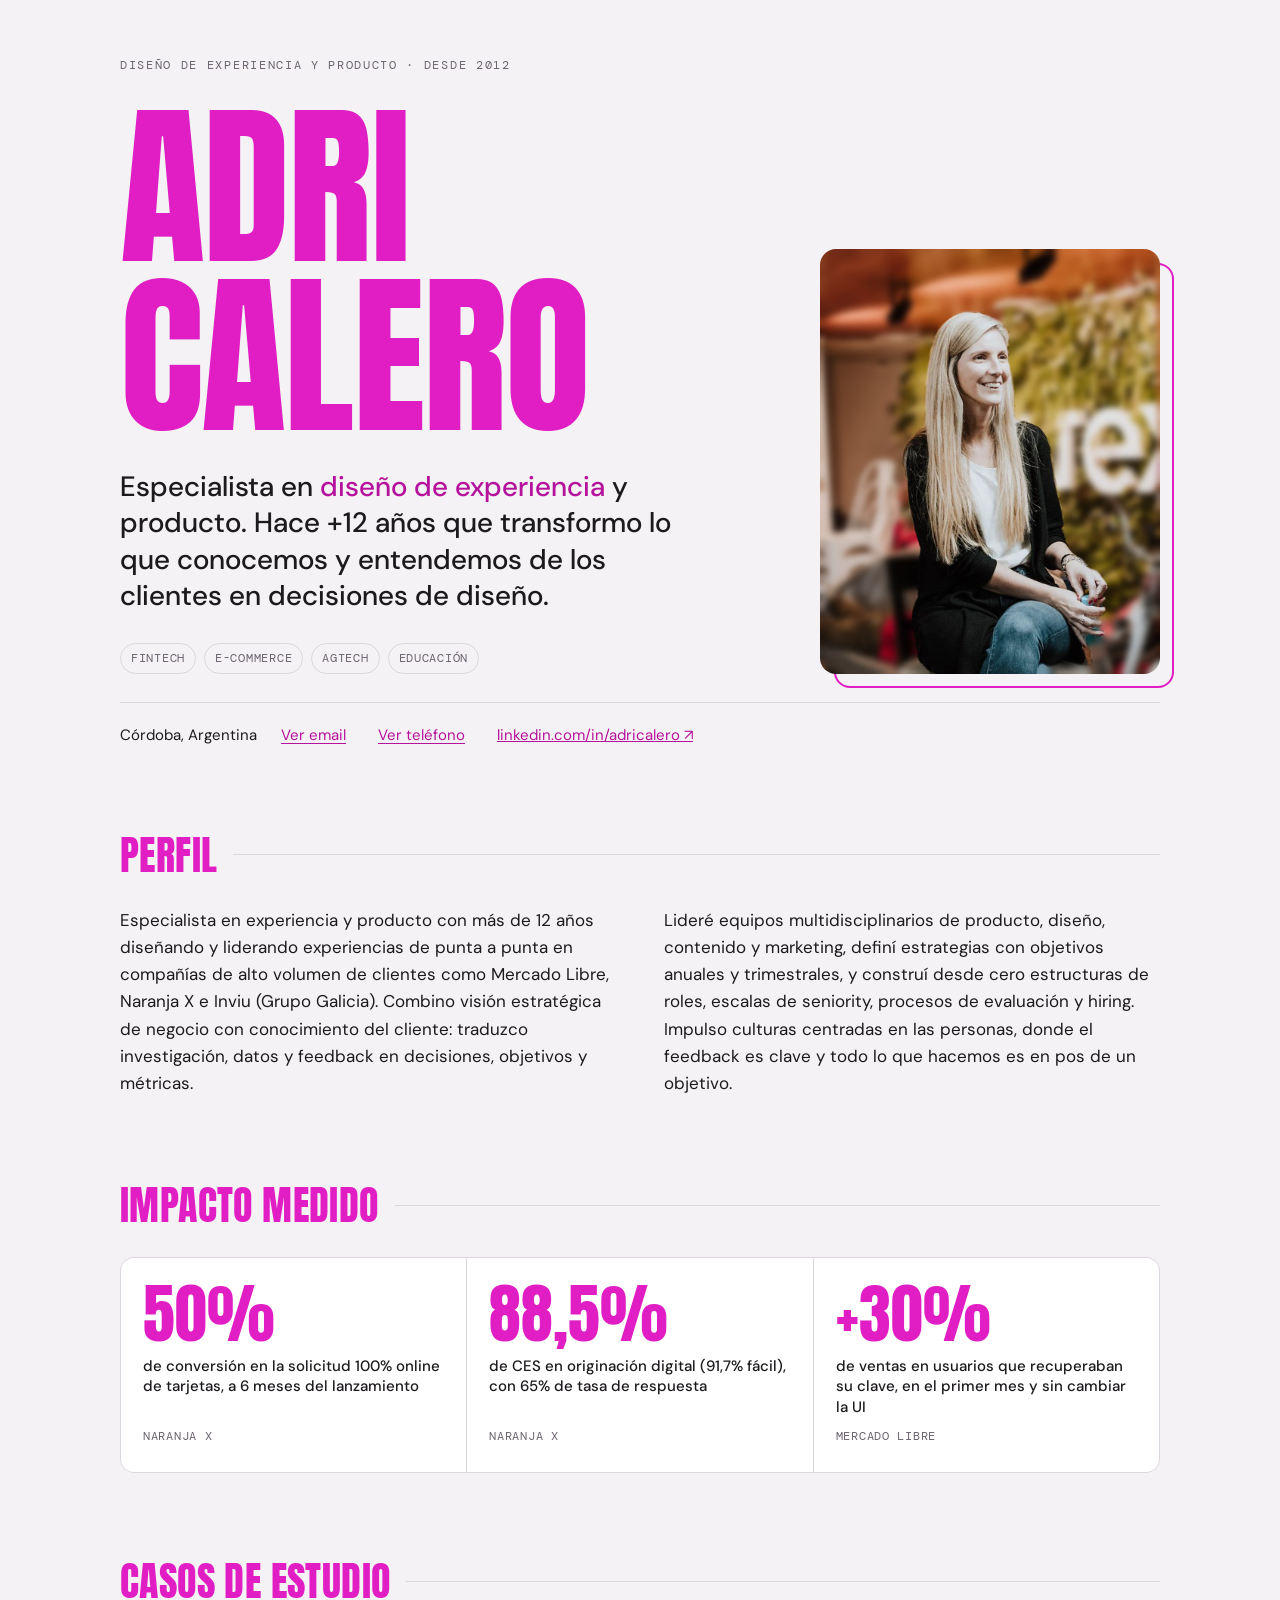
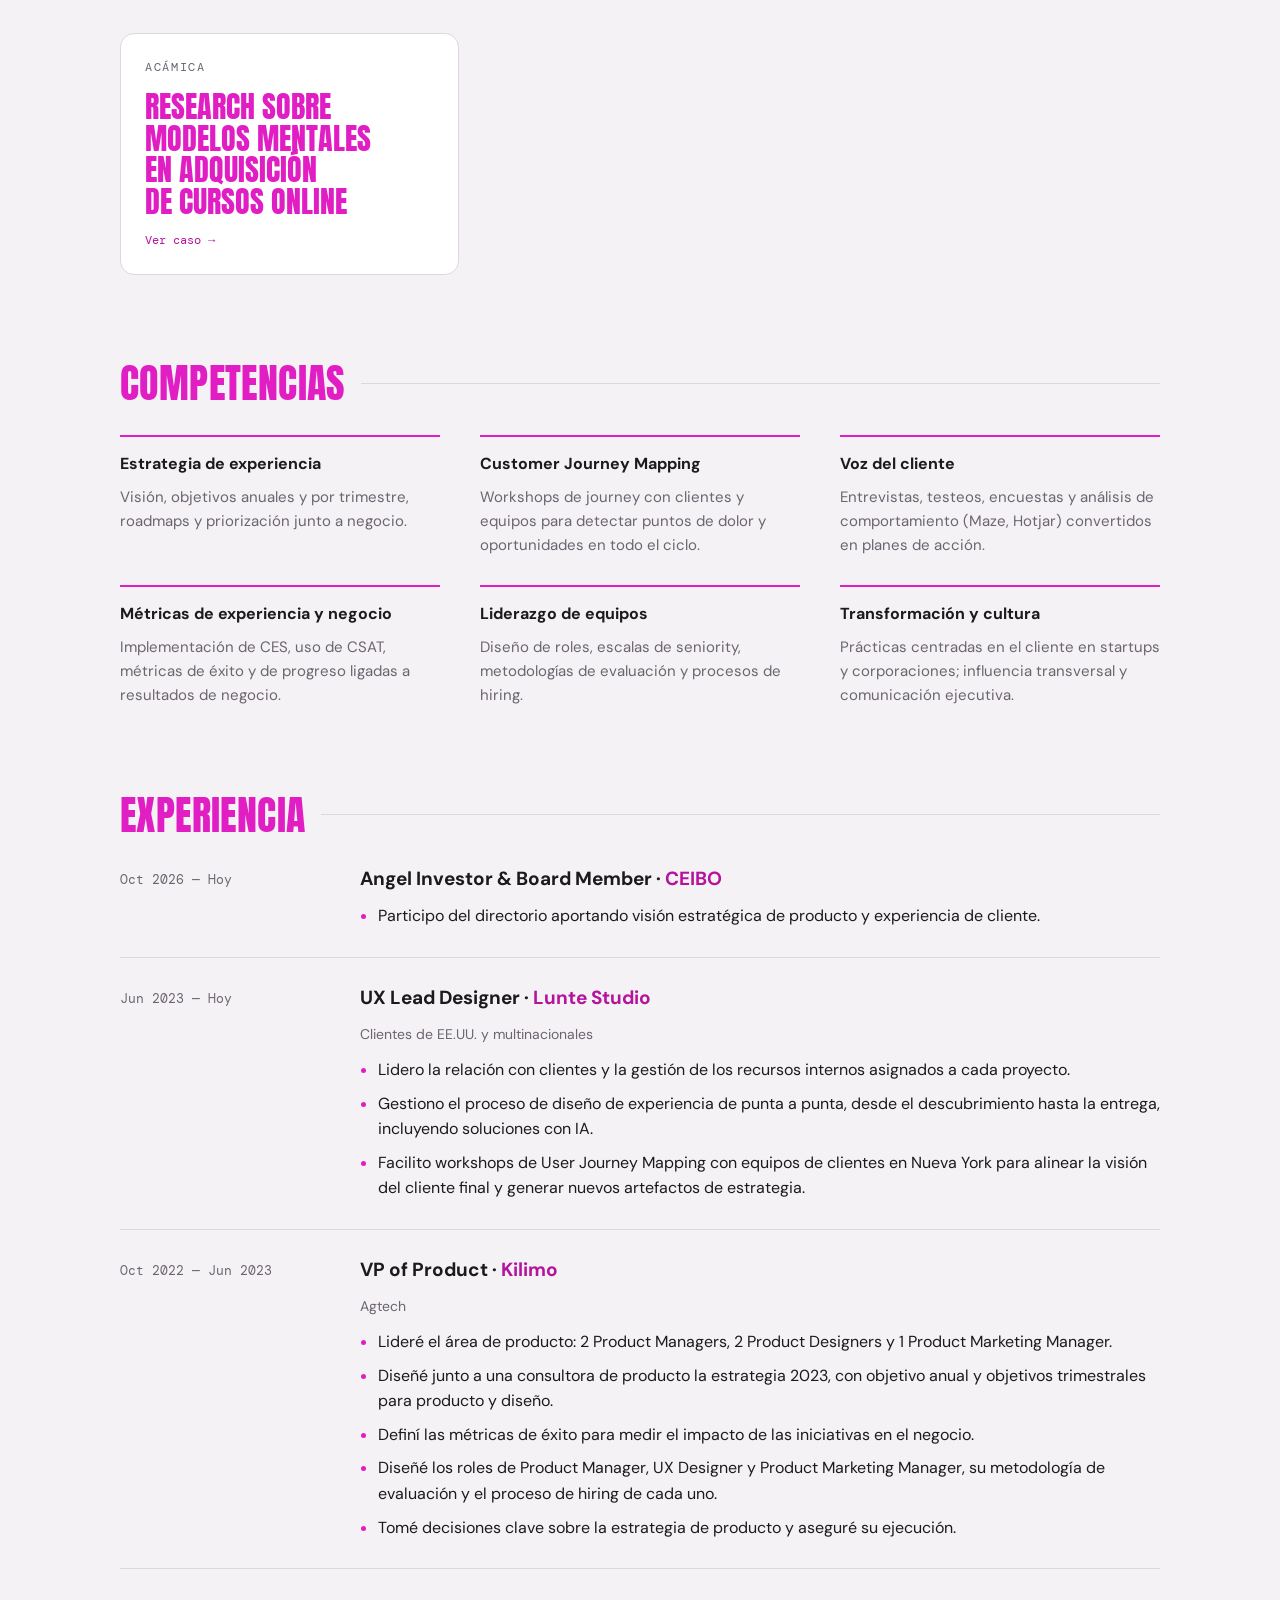
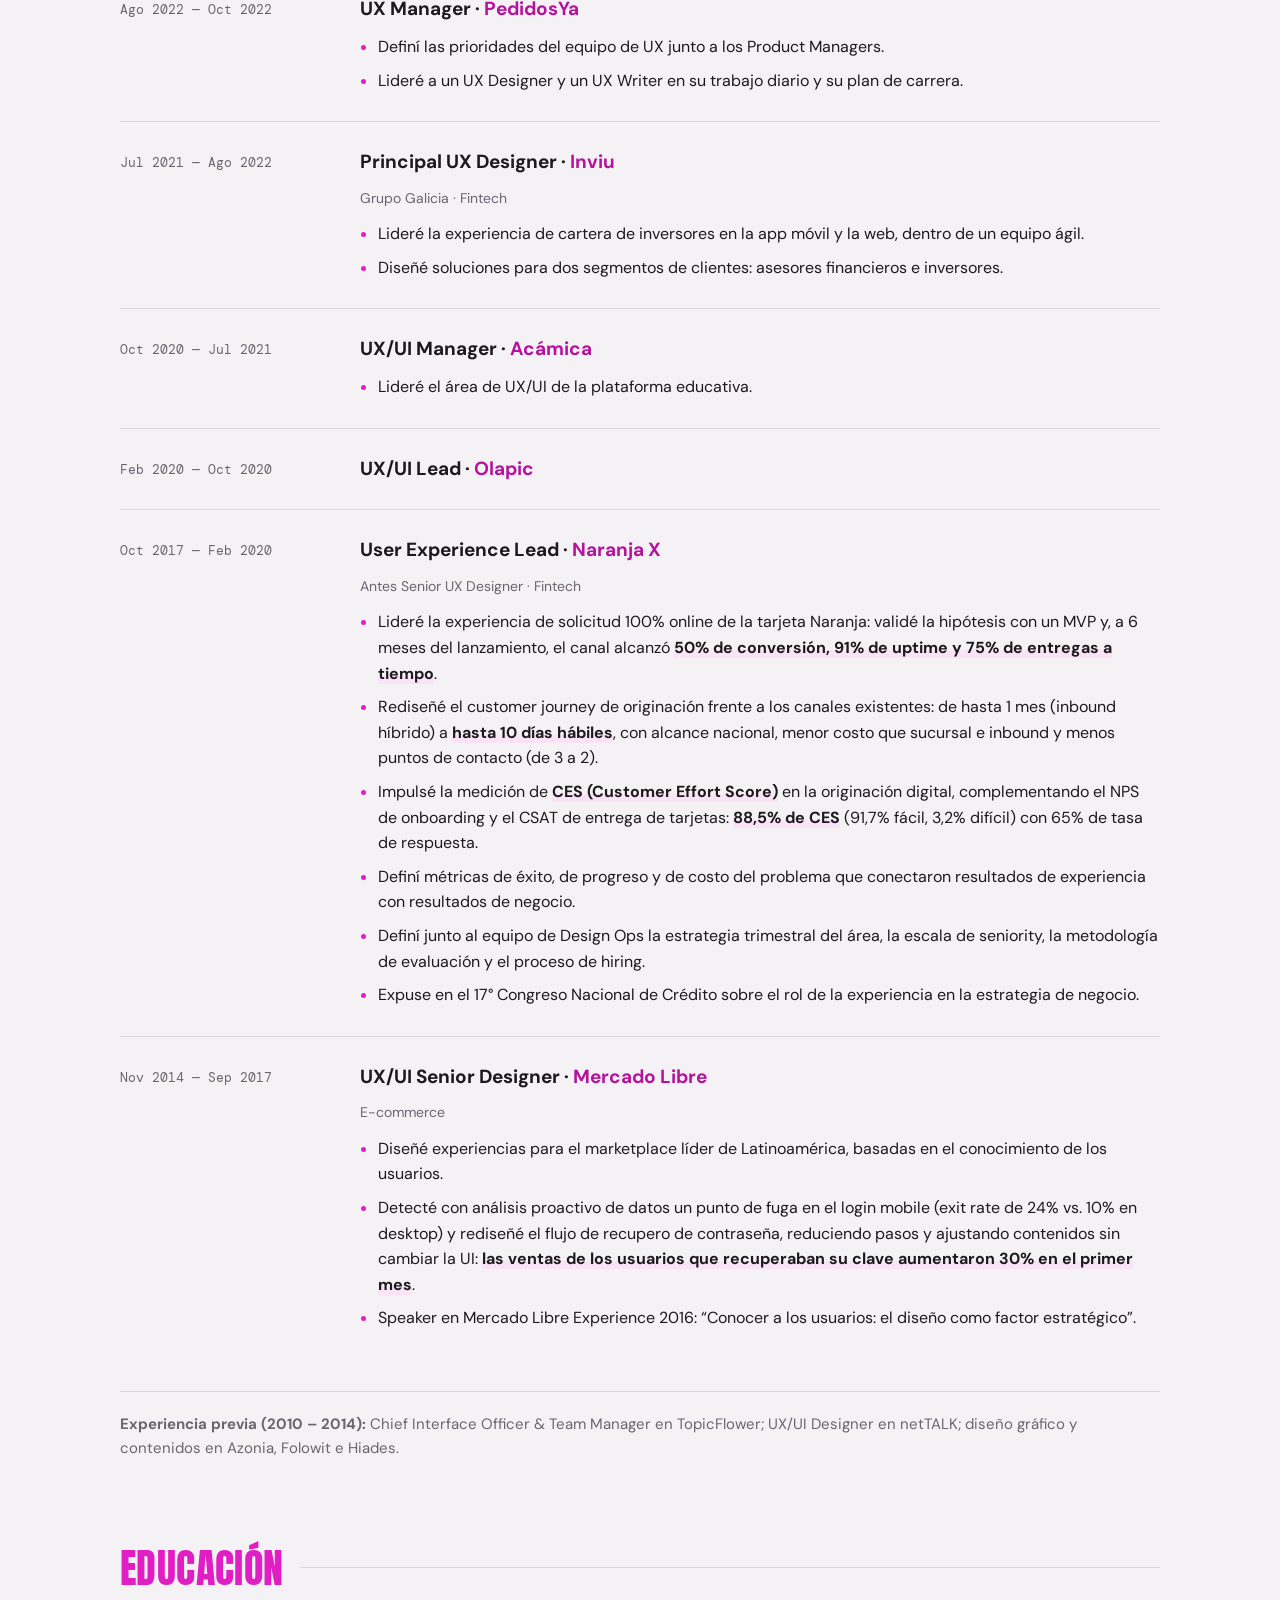
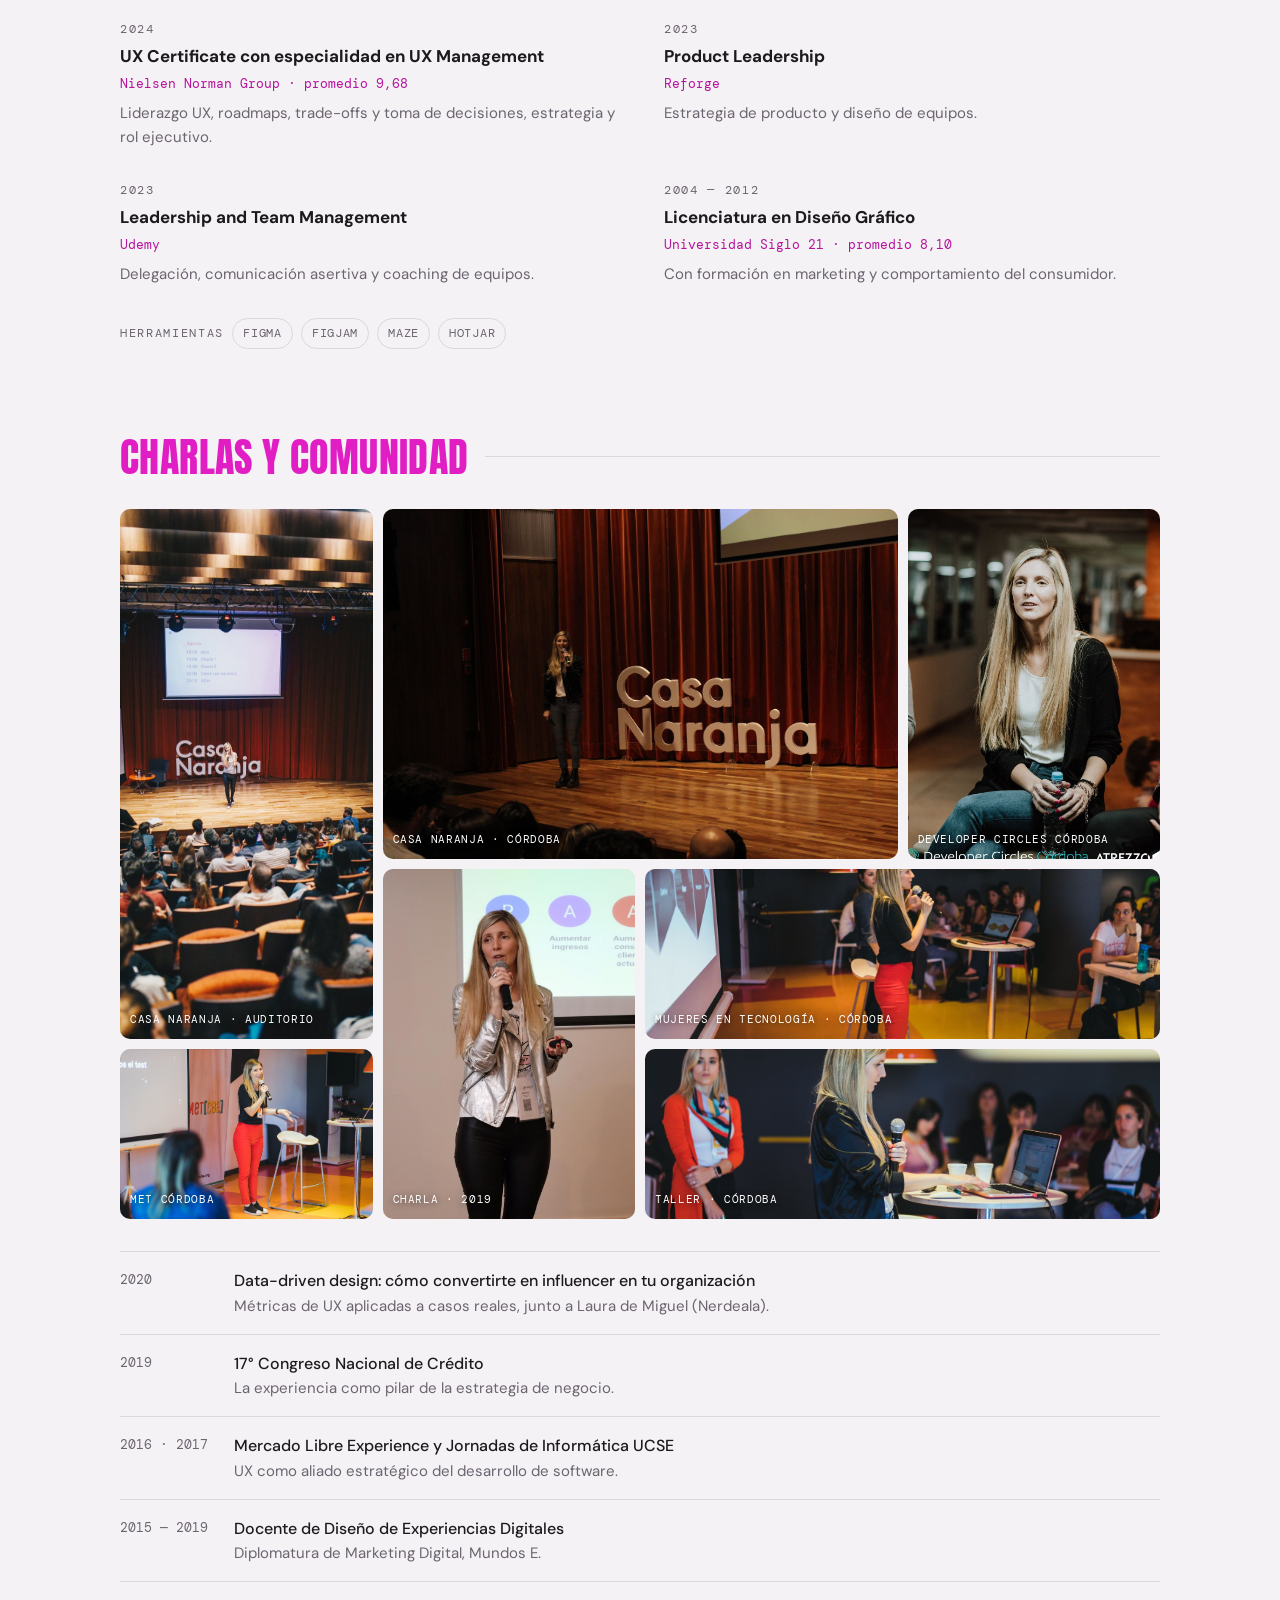
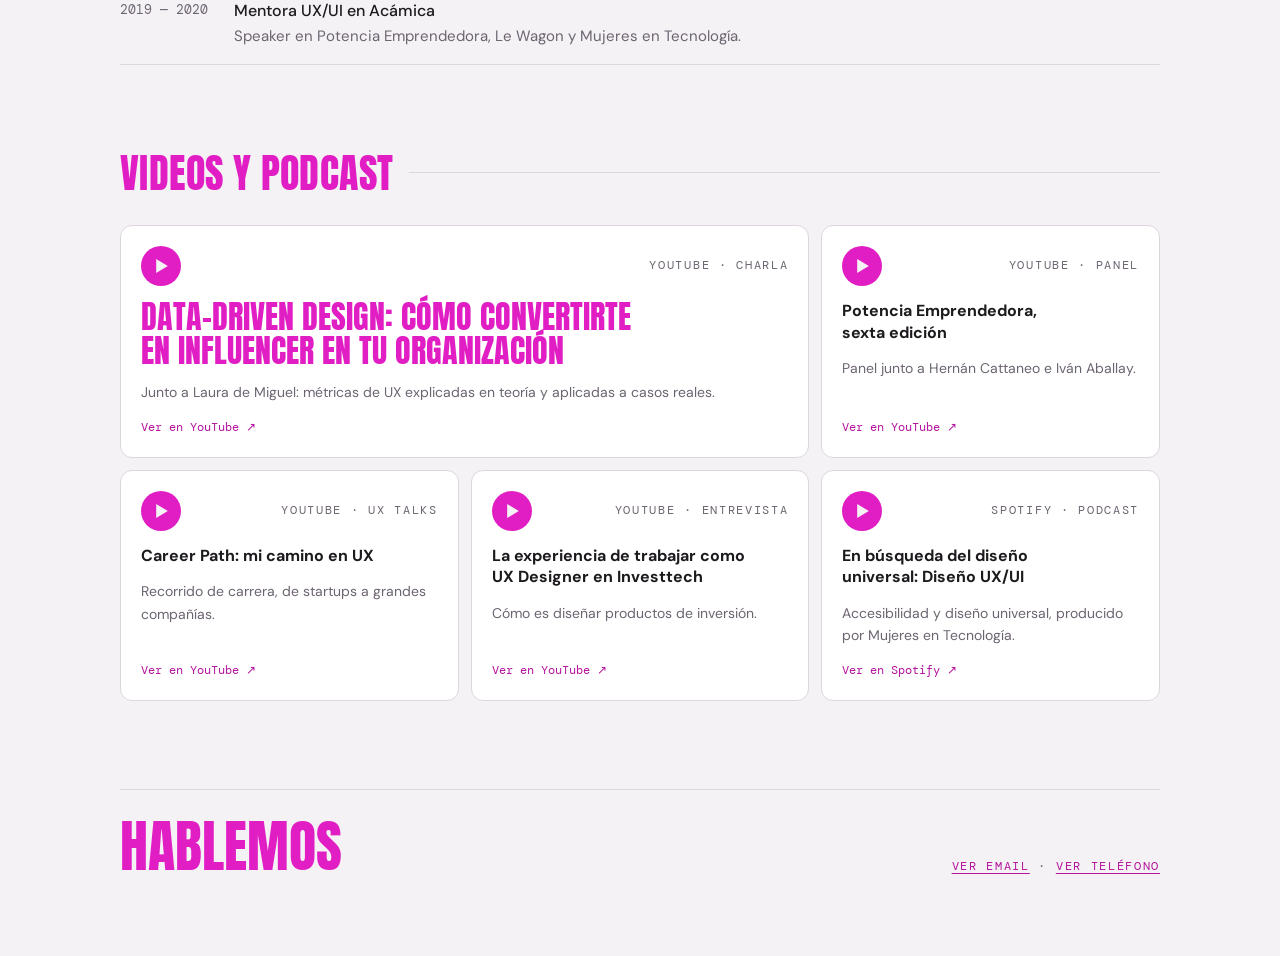
==== index.html @ 2372aeef "Quitar NPS de la competencia de métricas Co-Authored-By: Claude Opus 5.5 <noreply@anthropic.com>" ====
<!doctype html>
<html lang="es">
<head>
<meta charset="utf-8">
<meta name="viewport" content="width=device-width, initial-scale=1, viewport-fit=cover">
<title>Adri Calero</title>
<link rel="preconnect" href="https://fonts.googleapis.com">
<link rel="preconnect" href="https://fonts.gstatic.com" crossorigin>
<link rel="stylesheet" href="https://fonts.googleapis.com/css2?family=Anton&family=DM+Sans:ital,opsz,wght@0,9..40,400;0,9..40,500;0,9..40,700;1,9..40,400&family=DM+Mono:wght@400;500&display=swap">
<link rel="stylesheet" href="css/styles.css">
</head>
<body>

<div class="wrap">

  <header class="hero">
    <div class="hero-grid">
    <div class="hero-main">
    <p class="eyebrow">Diseño de experiencia y producto · desde 2012</p>
    <h1 class="name">Adri<br>Calero</h1>
    <p class="role">Especialista en <em>diseño de experiencia</em> y producto. Hace +12 años que transformo lo que conocemos y entendemos de los clientes en decisiones de diseño.</p>
    <div class="sectors">
      <span class="chip">Fintech</span><span class="chip">E-commerce</span><span class="chip">Agtech</span><span class="chip">Educación</span>
    </div>
    </div>
    <figure class="portrait"><img src="fotos/retrato.jpg" alt="Retrato de Adri Calero" width="900" height="1125"></figure>
    </div>
    <div class="contact">
      <span>Córdoba, Argentina</span>
      <span><button class="reveal" data-reveal="mail" type="button">Ver email</button><span id="mail" data-field="mail" aria-live="polite"></span><button class="copy" id="copy-mail" data-target="mail" type="button" hidden>Copiar</button></span>
      <span><button class="reveal" data-reveal="tel" type="button">Ver teléfono</button><span id="tel" data-field="tel" aria-live="polite"></span><button class="copy" id="copy-tel" data-target="tel" type="button" hidden>Copiar</button></span>
      <a href="https://www.linkedin.com/in/adricalero" target="_blank" rel="noopener">linkedin.com/in/adricalero ↗</a>
    </div>
  </header>

  <section class="sec" aria-labelledby="h-perfil">
    <div class="sec-head"><h2 id="h-perfil">Perfil</h2></div>
    <div class="perfil">
      <p>Especialista en experiencia y producto con más de 12 años diseñando y liderando experiencias de punta a punta en compañías de alto volumen de clientes como Mercado Libre, Naranja X e Inviu (Grupo Galicia). Combino visión estratégica de negocio con conocimiento del cliente: traduzco investigación, datos y feedback en decisiones, objetivos y métricas.</p>
      <p>Lideré equipos multidisciplinarios de producto, diseño, contenido y marketing, definí estrategias con objetivos anuales y trimestrales, y construí desde cero estructuras de roles, escalas de seniority, procesos de evaluación y hiring. Impulso culturas centradas en las personas, donde el feedback es clave y todo lo que hacemos es en pos de un objetivo.</p>
    </div>
  </section>

  <section class="sec" aria-labelledby="h-impacto">
    <div class="sec-head"><h2 id="h-impacto">Impacto medido</h2></div>
    <div class="metrics metrics-3">
      <div class="metric"><span class="num">50%</span><span class="what">de conversión en la solicitud 100% online de tarjetas, a 6 meses del lanzamiento</span><span class="where">Naranja X</span></div>
      <div class="metric"><span class="num">88,5%</span><span class="what">de CES en originación digital (91,7% fácil), con 65% de tasa de respuesta</span><span class="where">Naranja X</span></div>
      <div class="metric"><span class="num">+30%</span><span class="what">de ventas en usuarios que recuperaban su clave, en el primer mes y sin cambiar la UI</span><span class="where">Mercado Libre</span></div>    </div>
  </section>

  <section class="sec" aria-labelledby="h-casos">
    <div class="sec-head"><h2 id="h-casos">Casos de estudio</h2></div>
    <div class="cases">
      <a class="case-card" href="casos/acamica.html">
        <span class="eyebrow">Acámica</span>
        <h3>Research sobre modelos mentales en adquisición de cursos online</h3>
        <span class="go">Ver caso →</span>
      </a>
      <!-- Escondidas hasta que sus páginas tengan contenido.
      <a class="case-card" href="casos/tildei.html">
        <span class="eyebrow">Tildei</span>
        <h3>Estrategia de producto y diseño de solución digital</h3>
        <span class="go">Ver caso →</span>
      </a>
      <a class="case-card" href="casos/runhappy.html">
        <span class="eyebrow">Runhappy</span>
        <h3>Rediseño de experiencia</h3>
        <span class="go">Ver caso →</span>
      </a>
      -->
    </div>
  </section>

  <section class="sec" aria-labelledby="h-comp">
    <div class="sec-head"><h2 id="h-comp">Competencias</h2></div>
    <div class="skills">
      <div class="skill"><h3>Estrategia de experiencia</h3><p>Visión, objetivos anuales y por trimestre, roadmaps y priorización junto a negocio.</p></div>
      <div class="skill"><h3>Customer Journey Mapping</h3><p>Workshops de journey con clientes y equipos para detectar puntos de dolor y oportunidades en todo el ciclo.</p></div>
      <div class="skill"><h3>Voz del cliente</h3><p>Entrevistas, testeos, encuestas y análisis de comportamiento (Maze, Hotjar) convertidos en planes de acción.</p></div>
      <div class="skill"><h3>Métricas de experiencia y negocio</h3><p>Implementación de CES, uso de CSAT, métricas de éxito y de progreso ligadas a resultados de negocio.</p></div>
      <div class="skill"><h3>Liderazgo de equipos</h3><p>Diseño de roles, escalas de seniority, metodologías de evaluación y procesos de hiring.</p></div>
      <div class="skill"><h3>Transformación y cultura</h3><p>Prácticas centradas en el cliente en startups y corporaciones; influencia transversal y comunicación ejecutiva.</p></div>
    </div>
  </section>

  <section class="sec" aria-labelledby="h-exp">
    <div class="sec-head"><h2 id="h-exp">Experiencia</h2></div>
    <div class="jobs">

      <article class="job">
        <p class="when">Oct 2026 — Hoy</p>
        <div class="job-body">
          <h3>Angel Investor &amp; Board Member · <span class="co">CEIBO</span></h3>
          <ul><li>Participo del directorio aportando visión estratégica de producto y experiencia de cliente.</li></ul>
        </div>
      </article>

      <article class="job">
        <p class="when">Jun 2023 — Hoy</p>
        <div class="job-body">
          <h3>UX Lead Designer · <span class="co">Lunte Studio</span></h3>
          <p class="ctx">Clientes de EE.UU. y multinacionales</p>
          <ul>
            <li>Lidero la relación con clientes y la gestión de los recursos internos asignados a cada proyecto.</li>
            <li>Gestiono el proceso de diseño de experiencia de punta a punta, desde el descubrimiento hasta la entrega, incluyendo soluciones con IA.</li>
            <li>Facilito workshops de User Journey Mapping con equipos de clientes en Nueva York para alinear la visión del cliente final y generar nuevos artefactos de estrategia.</li>
          </ul>
        </div>
      </article>

      <article class="job">
        <p class="when">Oct 2022 — Jun 2023</p>
        <div class="job-body">
          <h3>VP of Product · <span class="co">Kilimo</span></h3>
          <p class="ctx">Agtech</p>
          <ul>
            <li>Lideré el área de producto: 2 Product Managers, 2 Product Designers y 1 Product Marketing Manager.</li>
            <li>Diseñé junto a una consultora de producto la estrategia 2023, con objetivo anual y objetivos trimestrales para producto y diseño.</li>
            <li>Definí las métricas de éxito para medir el impacto de las iniciativas en el negocio.</li>
            <li>Diseñé los roles de Product Manager, UX Designer y Product Marketing Manager, su metodología de evaluación y el proceso de hiring de cada uno.</li>
            <li>Tomé decisiones clave sobre la estrategia de producto y aseguré su ejecución.</li>
          </ul>
        </div>
      </article>

      <article class="job">
        <p class="when">Ago 2022 — Oct 2022</p>
        <div class="job-body">
          <h3>UX Manager · <span class="co">PedidosYa</span></h3>
          <ul>
            <li>Definí las prioridades del equipo de UX junto a los Product Managers.</li>
            <li>Lideré a un UX Designer y un UX Writer en su trabajo diario y su plan de carrera.</li>
          </ul>
        </div>
      </article>

      <article class="job">
        <p class="when">Jul 2021 — Ago 2022</p>
        <div class="job-body">
          <h3>Principal UX Designer · <span class="co">Inviu</span></h3>
          <p class="ctx">Grupo Galicia · Fintech</p>
          <ul>
            <li>Lideré la experiencia de cartera de inversores en la app móvil y la web, dentro de un equipo ágil.</li>
            <li>Diseñé soluciones para dos segmentos de clientes: asesores financieros e inversores.</li>
          </ul>
        </div>
      </article>

      <article class="job">
        <p class="when">Oct 2020 — Jul 2021</p>
        <div class="job-body">
          <h3>UX/UI Manager · <span class="co">Acámica</span></h3>
          <ul><li>Lideré el área de UX/UI de la plataforma educativa.</li></ul>
        </div>
      </article>

      <article class="job">
        <p class="when">Feb 2020 — Oct 2020</p>
        <div class="job-body">
          <h3>UX/UI Lead · <span class="co">Olapic</span></h3>
        </div>
      </article>

      <article class="job">
        <p class="when">Oct 2017 — Feb 2020</p>
        <div class="job-body">
          <h3>User Experience Lead · <span class="co">Naranja X</span></h3>
          <p class="ctx">Antes Senior UX Designer · Fintech</p>
          <ul>
            <li>Lideré la experiencia de solicitud 100% online de la tarjeta Naranja: validé la hipótesis con un MVP y, a 6 meses del lanzamiento, el canal alcanzó <strong>50% de conversión, 91% de uptime y 75% de entregas a tiempo</strong>.</li>
            <li>Rediseñé el customer journey de originación frente a los canales existentes: de hasta 1 mes (inbound híbrido) a <strong>hasta 10 días hábiles</strong>, con alcance nacional, menor costo que sucursal e inbound y menos puntos de contacto (de 3 a 2).</li>
            <li>Impulsé la medición de <strong>CES (Customer Effort Score)</strong> en la originación digital, complementando el NPS de onboarding y el CSAT de entrega de tarjetas: <strong>88,5% de CES</strong> (91,7% fácil, 3,2% difícil) con 65% de tasa de respuesta.</li>
            <li>Definí métricas de éxito, de progreso y de costo del problema que conectaron resultados de experiencia con resultados de negocio.</li>
            <li>Definí junto al equipo de Design Ops la estrategia trimestral del área, la escala de seniority, la metodología de evaluación y el proceso de hiring.</li>
            <li>Expuse en el 17° Congreso Nacional de Crédito sobre el rol de la experiencia en la estrategia de negocio.</li>
          </ul>
        </div>
      </article>

      <article class="job">
        <p class="when">Nov 2014 — Sep 2017</p>
        <div class="job-body">
          <h3>UX/UI Senior Designer · <span class="co">Mercado Libre</span></h3>
          <p class="ctx">E-commerce</p>
          <ul>
            <li>Diseñé experiencias para el marketplace líder de Latinoamérica, basadas en el conocimiento de los usuarios.</li>
            <li>Detecté con análisis proactivo de datos un punto de fuga en el login mobile (exit rate de 24% vs. 10% en desktop) y rediseñé el flujo de recupero de contraseña, reduciendo pasos y ajustando contenidos sin cambiar la UI: <strong>las ventas de los usuarios que recuperaban su clave aumentaron 30% en el primer mes</strong>.</li>
            <li>Speaker en Mercado Libre Experience 2016: “Conocer a los usuarios: el diseño como factor estratégico”.</li>
          </ul>
        </div>
      </article>

    </div>
    <p class="earlier"><b>Experiencia previa (2010 – 2014):</b> Chief Interface Officer &amp; Team Manager en TopicFlower; UX/UI Designer en netTALK; diseño gráfico y contenidos en Azonia, Folowit e Hiades.</p>
  </section>

  <section class="sec" aria-labelledby="h-edu">
    <div class="sec-head"><h2 id="h-edu">Educación</h2></div>
    <div class="edu">
      <div class="edu-item"><span class="eyebrow">2024</span><h3>UX Certificate con especialidad en UX Management</h3><span class="inst">Nielsen Norman Group · promedio 9,68</span><p>Liderazgo UX, roadmaps, trade-offs y toma de decisiones, estrategia y rol ejecutivo.</p></div>
      <div class="edu-item"><span class="eyebrow">2023</span><h3>Product Leadership</h3><span class="inst">Reforge</span><p>Estrategia de producto y diseño de equipos.</p></div>
      <div class="edu-item"><span class="eyebrow">2023</span><h3>Leadership and Team Management</h3><span class="inst">Udemy</span><p>Delegación, comunicación asertiva y coaching de equipos.</p></div>
      <div class="edu-item"><span class="eyebrow">2004 — 2012</span><h3>Licenciatura en Diseño Gráfico</h3><span class="inst">Universidad Siglo 21 · promedio 8,10</span><p>Con formación en marketing y comportamiento del consumidor.</p></div>
    </div>
    <div class="tools"><span class="eyebrow">Herramientas</span><span class="chip">Figma</span><span class="chip">FigJam</span><span class="chip">Maze</span><span class="chip">Hotjar</span></div>
  </section>

  <section class="sec" aria-labelledby="h-talks">
    <div class="sec-head"><h2 id="h-talks">Charlas y comunidad</h2></div>
    <div class="gallery">
      <figure class="shot s-casa2"><img src="fotos/casa2.jpg" alt="Adri Calero hablando en el escenario de Casa Naranja frente a un auditorio lleno" loading="lazy"><figcaption>Casa Naranja · Auditorio</figcaption></figure>
      <figure class="shot s-casa"><img src="fotos/casa.jpg" alt="Adri Calero presentando en el escenario de Casa Naranja" loading="lazy"><figcaption>Casa Naranja · Córdoba</figcaption></figure>
      <figure class="shot s-devc"><img src="fotos/devc.jpg" alt="Adri Calero como panelista en Developer Circles Córdoba" loading="lazy"><figcaption>Developer Circles Córdoba</figcaption></figure>
      <figure class="shot s-jun19"><img src="fotos/jun19.jpg" alt="Adri Calero dando una charla con micrófono frente a una presentación" loading="lazy"><figcaption>Charla · 2019</figcaption></figure>
      <figure class="shot s-met1"><img src="fotos/met1.jpg" alt="Adri Calero presentando frente a una sala llena" loading="lazy"><figcaption>Mujeres en Tecnología · Córdoba</figcaption></figure>
      <figure class="shot s-taller"><img src="fotos/taller.jpg" alt="Adri Calero facilitando un taller con participantes" loading="lazy"><figcaption>Taller · Córdoba</figcaption></figure>
      <figure class="shot s-met2"><img src="fotos/met2.jpg" alt="Adri Calero en el escenario de MeT Córdoba" loading="lazy"><figcaption>MeT Córdoba</figcaption></figure>
    </div>
    <ul class="talks">
      <li><span class="yr">2020</span><div><p class="t">Data-driven design: cómo convertirte en influencer en tu organización</p><p class="d">Métricas de UX aplicadas a casos reales, junto a Laura de Miguel (Nerdeala).</p></div></li>
      <li><span class="yr">2019</span><div><p class="t">17° Congreso Nacional de Crédito</p><p class="d">La experiencia como pilar de la estrategia de negocio.</p></div></li>
      <li><span class="yr">2016 · 2017</span><div><p class="t">Mercado Libre Experience y Jornadas de Informática UCSE</p><p class="d">UX como aliado estratégico del desarrollo de software.</p></div></li>
      <li><span class="yr">2015 — 2019</span><div><p class="t">Docente de Diseño de Experiencias Digitales</p><p class="d">Diplomatura de Marketing Digital, Mundos E.</p></div></li>
      <li><span class="yr">2019 — 2020</span><div><p class="t">Mentora UX/UI en Acámica</p><p class="d">Speaker en Potencia Emprendedora, Le Wagon y Mujeres en Tecnología.</p></div></li>
    </ul>
  </section>

  <section class="sec" aria-labelledby="h-media">
    <div class="sec-head"><h2 id="h-media">Videos y podcast</h2></div>
    <div class="media">
      <a class="clip feat" href="https://www.youtube.com/watch?v=PNXFKKPH2ME" target="_blank" rel="noopener">
        <div class="clip-top"><span class="play" aria-hidden="true"><svg viewBox="0 0 10 12"><path d="M0 0l10 6-10 6z"/></svg></span><span class="eyebrow">YouTube · Charla</span></div>
        <h3>Data-driven design: cómo convertirte en influencer en tu organización</h3><p>Junto a Laura de Miguel: métricas de UX explicadas en teoría y aplicadas a casos reales.</p>
        <span class="go">Ver en YouTube ↗</span>
      </a>
      <a class="clip" href="https://www.youtube.com/watch?v=KRPZUF0vqXM" target="_blank" rel="noopener">
        <div class="clip-top"><span class="play" aria-hidden="true"><svg viewBox="0 0 10 12"><path d="M0 0l10 6-10 6z"/></svg></span><span class="eyebrow">YouTube · Panel</span></div>
        <h3>Potencia Emprendedora, sexta edición</h3><p>Panel junto a Hernán Cattaneo e Iván Aballay.</p>
        <span class="go">Ver en YouTube ↗</span>
      </a>
      <a class="clip" href="https://www.youtube.com/watch?v=yKFxypXD8xQ" target="_blank" rel="noopener">
        <div class="clip-top"><span class="play" aria-hidden="true"><svg viewBox="0 0 10 12"><path d="M0 0l10 6-10 6z"/></svg></span><span class="eyebrow">YouTube · UX Talks</span></div>
        <h3>Career Path: mi camino en UX</h3><p>Recorrido de carrera, de startups a grandes compañías.</p>
        <span class="go">Ver en YouTube ↗</span>
      </a>
      <a class="clip" href="https://www.youtube.com/watch?v=mutiIZk7yrk" target="_blank" rel="noopener">
        <div class="clip-top"><span class="play" aria-hidden="true"><svg viewBox="0 0 10 12"><path d="M0 0l10 6-10 6z"/></svg></span><span class="eyebrow">YouTube · Entrevista</span></div>
        <h3>La experiencia de trabajar como UX Designer en Investtech</h3><p>Cómo es diseñar productos de inversión.</p>
        <span class="go">Ver en YouTube ↗</span>
      </a>
      <a class="clip" href="https://open.spotify.com/episode/3XUCFfEHllQnYLX2L6nbYG" target="_blank" rel="noopener">
        <div class="clip-top"><span class="play" aria-hidden="true"><svg viewBox="0 0 10 12"><path d="M0 0l10 6-10 6z"/></svg></span><span class="eyebrow">Spotify · Podcast</span></div>
        <h3>En búsqueda del diseño universal: Diseño UX/UI</h3><p>Accesibilidad y diseño universal, producido por Mujeres en Tecnología.</p>
        <span class="go">Ver en Spotify ↗</span>
      </a>
    </div>
  </section>

  <footer>
    <span class="big">Hablemos</span>
    <span class="eyebrow"><button class="reveal" data-reveal="mail" type="button">Ver email</button><span data-field="mail" aria-live="polite"></span> · <button class="reveal" data-reveal="tel" type="button">Ver teléfono</button><span data-field="tel" aria-live="polite"></span></span>
  </footer>
</div>

<script src="js/main.js"></script>

</body>
</html>
---- css/styles.css ----
/* Layout: single editorial column; giant condensed magenta name, a metrics band of real CX results, then a two-column CV body that stacks on phones. */
:root {
  --bg: #f4f2f4;
  --surface: #ffffff;
  --fg: #1d1a1e;
  --muted: #6c6470;
  --line: #ddd6de;
  --accent: #e01ec4;
  --accent-ink: #b5139d;
  --accent-soft: #fbe3f7;
  --display: "Anton", "Oswald", "Arial Narrow", Impact, sans-serif;
  --body: "DM Sans", system-ui, -apple-system, "Segoe UI", sans-serif;
  --mono: "DM Mono", ui-monospace, "SFMono-Regular", Menlo, monospace;
}
@media (prefers-color-scheme: dark) {
  :root:not([data-theme="light"]) {
    --bg: #141115; --surface: #1d191e; --fg: #f1ecf2; --muted: #a59ba8; --line: #352e37;
    --accent: #ff4fe0; --accent-ink: #ff7ae8; --accent-soft: #3a1734; color-scheme: dark;
  }
}
:root[data-theme="dark"] {
  --bg: #141115; --surface: #1d191e; --fg: #f1ecf2; --muted: #a59ba8; --line: #352e37;
  --accent: #ff4fe0; --accent-ink: #ff7ae8; --accent-soft: #3a1734; color-scheme: dark;
}

* { box-sizing: border-box; }
body {
  background: var(--bg); color: var(--fg);
  font-family: var(--body); font-size: 16px; line-height: 1.6;
  padding-left: max(16px, env(safe-area-inset-left, 0px));
  padding-right: max(16px, env(safe-area-inset-right, 0px));
}
.wrap { max-width: 1040px; margin: 0 auto; padding-block: 48px 72px; display: flex; flex-direction: column; gap: 88px; }
h1, h2, h3 { margin: 0; text-wrap: balance; }
p { margin: 0; }
a { color: var(--accent-ink); }
a:focus-visible, button:focus-visible { outline: 2px solid var(--accent); outline-offset: 3px; border-radius: 4px; }

.eyebrow { font-family: var(--mono); font-size: 12px; letter-spacing: .14em; text-transform: uppercase; color: var(--muted); }

/* Hero */
.hero { display: flex; flex-direction: column; gap: 28px; }
.name {
  font-family: var(--display); font-weight: 400; color: var(--accent);
  font-size: clamp(72px, 15vw, 176px); line-height: .96; letter-spacing: -.01em; text-transform: uppercase;
}
.role { font-size: clamp(20px, 3vw, 28px); font-weight: 500; line-height: 1.3; max-width: 30ch; }
.role em { font-style: normal; color: var(--accent-ink); }
.sectors { display: flex; flex-wrap: wrap; gap: 8px; }
.chip { font-family: var(--mono); font-size: 12px; letter-spacing: .06em; text-transform: uppercase; padding: 5px 10px; border: 1px solid var(--line); border-radius: 999px; color: var(--muted); }
.contact { display: flex; flex-wrap: wrap; gap: 10px 24px; align-items: center; padding-top: 20px; border-top: 1px solid var(--line); font-size: 15px; }
.contact span, .contact a { display: inline-flex; align-items: center; gap: 8px; }
.copy { font: inherit; font-size: 12px; font-family: var(--mono); background: none; border: 1px solid var(--line); color: var(--muted); padding: 2px 8px; border-radius: 999px; cursor: pointer; }
.copy:hover { border-color: var(--accent); color: var(--accent-ink); }
.copy[hidden], .reveal[hidden] { display: none; }
.reveal { font: inherit; letter-spacing: inherit; text-transform: inherit; background: none; border: 0; padding: 0; color: var(--accent-ink); text-decoration: underline; text-underline-offset: 3px; cursor: pointer; }
.reveal:hover { color: var(--accent); }

.hero-grid { display: grid; grid-template-columns: minmax(0, 1fr) minmax(0, 340px); gap: 32px 48px; align-items: end; }
.hero-main { display: flex; flex-direction: column; gap: 28px; min-width: 0; }
.portrait { margin: 0; position: relative; max-width: 100%; }
.portrait::before { content: ""; position: absolute; inset: 14px -14px -14px 14px; border: 2px solid var(--accent); border-radius: 16px; }
.portrait img { position: relative; display: block; width: 100%; height: auto; aspect-ratio: 4 / 5; object-fit: cover; border-radius: 16px; }
@media (max-width: 760px) {
  .hero-grid { grid-template-columns: minmax(0, 1fr); }
  .portrait { order: -1; width: min(240px, 70%); }
}

/* Section heads */
.sec { display: flex; flex-direction: column; gap: 32px; }
.sec-head { display: flex; align-items: center; gap: 16px; }
.sec-head h2 { font-family: var(--display); font-weight: 400; font-size: clamp(28px, 4vw, 40px); text-transform: uppercase; color: var(--accent); letter-spacing: .01em; line-height: 1; }
.sec-head::after { content: ""; flex: 1; height: 1px; background: var(--line); }

/* Perfil */
.perfil { display: grid; grid-template-columns: repeat(2, minmax(0, 1fr)); gap: 24px 48px; font-size: 17px; }

/* Metrics */
.metrics { display: grid; grid-template-columns: repeat(4, minmax(0, 1fr)); gap: 1px; background: var(--line); border: 1px solid var(--line); border-radius: 14px; overflow: hidden; }
.metric { background: var(--surface); padding: 24px 22px 26px; display: flex; flex-direction: column; gap: 10px; }
.metric .num { font-family: var(--display); font-size: clamp(44px, 6vw, 64px); line-height: 1; color: var(--accent); font-variant-numeric: tabular-nums; }
.metric .what { font-weight: 500; font-size: 15px; line-height: 1.35; }
.metric .where { font-family: var(--mono); font-size: 12px; letter-spacing: .06em; text-transform: uppercase; color: var(--muted); margin-top: auto; }

/* Casos de estudio */
.cases { display: grid; grid-template-columns: repeat(3, minmax(0, 1fr)); gap: 12px; }
.case-card { display: flex; flex-direction: column; gap: 14px; min-height: 220px; padding: 24px; background: var(--surface); border: 1px solid var(--line); border-radius: 14px; text-decoration: none; color: var(--fg); transition: border-color .2s, transform .2s; min-width: 0; }
.case-card:hover { border-color: var(--accent); transform: translateY(-2px); }
.case-card h3 { font-family: var(--display); font-weight: 400; font-size: clamp(24px, 2.6vw, 30px); text-transform: uppercase; line-height: 1.05; color: var(--accent); }
.case-card .go { margin-top: auto; font-family: var(--mono); font-size: 12px; color: var(--accent-ink); }
@media (max-width: 860px) { .cases { grid-template-columns: repeat(2, minmax(0, 1fr)); } }
@media (max-width: 620px) { .cases { grid-template-columns: minmax(0, 1fr); } .case-card { min-height: 0; } }
@media (prefers-reduced-motion: reduce) { .case-card { transition: none; } }

/* Página de caso */
.back { font-family: var(--mono); font-size: 13px; text-decoration: none; }
.back:hover { text-decoration: underline; }
.case-title { font-family: var(--display); font-weight: 400; color: var(--accent); font-size: clamp(44px, 8vw, 96px); line-height: .92; text-transform: uppercase; max-width: 18ch; }
.metrics.metrics-3 { grid-template-columns: repeat(3, minmax(0, 1fr)); }
.skills.skills-4 { grid-template-columns: repeat(4, minmax(0, 1fr)); }
.insight-label { padding-top: 8px; }
.chart { margin: 4px 0 0; padding: 20px; background: var(--surface); border: 1px solid var(--line); border-radius: 12px; display: flex; flex-direction: column; gap: 16px; min-width: 0; }
.chart figcaption { font-weight: 500; line-height: 1.4; display: flex; flex-direction: column; gap: 6px; }
.chart .bars { list-style: none; margin: 0; padding: 0; display: flex; flex-direction: column; gap: 10px; }
.chart .bars li { display: grid; grid-template-columns: minmax(0, 13em) minmax(0, 1fr); gap: 4px 14px; align-items: center; font-size: 14px; line-height: 1.3; }
.chart .track { display: flex; align-items: center; gap: 8px; min-width: 0; }
.chart .fill { flex: none; height: 14px; width: calc(var(--w) * .85); min-width: 2px; background: var(--accent); border-radius: 3px; }
.chart .v { font-family: var(--mono); font-size: 12px; color: var(--muted); font-variant-numeric: tabular-nums; }
.charts-2 { display: grid; grid-template-columns: repeat(2, minmax(0, 1fr)); gap: 12px; }
.charts-2 .chart .bars li { grid-template-columns: minmax(0, 1fr); }
@media (max-width: 620px) {
  .charts-2 { grid-template-columns: minmax(0, 1fr); }
  .chart .bars li { grid-template-columns: minmax(0, 1fr); }
}
.quote { margin: 0; padding-left: 16px; border-left: 2px solid var(--accent); font-size: 18px; font-weight: 500; }
@media (max-width: 860px) { .skills.skills-4 { grid-template-columns: repeat(2, minmax(0, 1fr)); } }
@media (max-width: 620px) { .metrics.metrics-3, .skills.skills-4 { grid-template-columns: minmax(0, 1fr); } }

/* Competencias */
.skills { display: grid; grid-template-columns: repeat(3, minmax(0, 1fr)); gap: 28px 40px; }
.skill { display: flex; flex-direction: column; gap: 8px; padding-top: 14px; border-top: 2px solid var(--accent); }
.skill h3 { font-size: 16px; font-weight: 700; }
.skill p { color: var(--muted); font-size: 15px; }

/* Experiencia */
.jobs { display: flex; flex-direction: column; }
.job { display: grid; grid-template-columns: 200px minmax(0, 1fr); gap: 8px 40px; padding-block: 28px; border-top: 1px solid var(--line); }
.job:first-child { border-top: 0; padding-top: 0; }
.when { font-family: var(--mono); font-size: 13px; color: var(--muted); font-variant-numeric: tabular-nums; padding-top: 3px; }
.job-body { display: flex; flex-direction: column; gap: 12px; min-width: 0; }
.job h3 { font-size: 19px; font-weight: 700; line-height: 1.3; }
.job h3 .co { color: var(--accent-ink); }
.job .ctx { font-size: 14px; color: var(--muted); }
.job ul { margin: 0; padding-left: 18px; display: flex; flex-direction: column; gap: 8px; }
.job li::marker { color: var(--accent); }
.job strong { font-weight: 700; color: var(--fg); background: linear-gradient(transparent 62%, var(--accent-soft) 62%); }
.earlier { font-size: 15px; color: var(--muted); padding-top: 20px; border-top: 1px solid var(--line); }

/* Educación */
.edu { display: grid; grid-template-columns: repeat(2, minmax(0, 1fr)); gap: 32px 48px; }
.edu-item { display: flex; flex-direction: column; gap: 6px; }
.edu-item h3 { font-size: 17px; font-weight: 700; line-height: 1.35; }
.edu-item .inst { font-family: var(--mono); font-size: 13px; color: var(--accent-ink); }
.edu-item p { color: var(--muted); font-size: 15px; }
.tools { display: flex; flex-wrap: wrap; gap: 8px; align-items: center; }

/* Charlas */
.talks { list-style: none; margin: 0; padding: 0; display: flex; flex-direction: column; }
.talks li { display: grid; grid-template-columns: 90px minmax(0, 1fr); gap: 24px; padding-block: 16px; border-top: 1px solid var(--line); }
.talks li:last-child { border-bottom: 1px solid var(--line); }
.talks .yr { font-family: var(--mono); font-size: 13px; color: var(--muted); padding-top: 2px; }
.talks .t { font-weight: 500; }
.talks .d { color: var(--muted); font-size: 15px; }

/* Galería de presentaciones */
.gallery { display: grid; grid-template-columns: repeat(4, minmax(0, 1fr)); grid-auto-rows: 170px; grid-auto-flow: dense; gap: 10px; }
.shot { position: relative; margin: 0; overflow: hidden; border-radius: 10px; background: var(--line); }
.shot img { width: 100%; height: 100%; object-fit: cover; display: block; transition: transform .5s ease; }
.shot:hover img { transform: scale(1.03); }
.shot figcaption { position: absolute; left: 10px; bottom: 10px; right: 10px; font-family: var(--mono); font-size: 11px; letter-spacing: .06em; text-transform: uppercase; color: #fff; text-shadow: 0 1px 6px rgba(0,0,0,.6); }
.s-casa2 { grid-row: span 3; }
.s-casa { grid-column: span 2; grid-row: span 2; }
.s-devc, .s-jun19 { grid-row: span 2; }
.s-taller, .s-met1 { grid-column: span 2; }
.s-casa2 img { object-position: center 40%; }
.s-devc img { object-position: center 20%; }
.s-jun19 img { object-position: center 25%; }
@media (max-width: 620px) {
  .gallery { grid-template-columns: repeat(2, minmax(0, 1fr)); grid-auto-rows: 130px; }
  .s-taller, .s-met1 { grid-column: span 1; }
}
@media (prefers-reduced-motion: reduce) { .shot img { transition: none; } }

/* Videos */
.media { display: grid; grid-template-columns: repeat(3, minmax(0, 1fr)); gap: 12px; }
.clip { display: flex; flex-direction: column; gap: 14px; padding: 20px; background: var(--surface); border: 1px solid var(--line); border-radius: 12px; text-decoration: none; color: var(--fg); transition: border-color .2s, transform .2s; min-width: 0; }
.clip:hover { border-color: var(--accent); transform: translateY(-2px); }
.clip-top { display: flex; align-items: center; justify-content: space-between; gap: 10px; }
.play { width: 40px; height: 40px; border-radius: 50%; background: var(--accent); display: grid; place-items: center; flex: none; }
.play svg { width: 14px; height: 14px; fill: var(--bg); margin-left: 2px; }
.clip h3 { font-size: 16px; font-weight: 700; line-height: 1.35; }
.clip p { color: var(--muted); font-size: 14px; }
.clip .go { margin-top: auto; font-family: var(--mono); font-size: 12px; color: var(--accent-ink); }
.clip.feat { grid-column: span 2; }
.clip.feat h3 { font-family: var(--display); font-weight: 400; font-size: clamp(24px, 3vw, 32px); text-transform: uppercase; line-height: 1.05; color: var(--accent); }
@media (max-width: 860px) { .media { grid-template-columns: repeat(2, minmax(0, 1fr)); } }
@media (max-width: 620px) { .media { grid-template-columns: minmax(0, 1fr); } .clip.feat { grid-column: auto; } }
@media (prefers-reduced-motion: reduce) { .clip { transition: none; } }

footer { display: flex; flex-wrap: wrap; justify-content: space-between; gap: 16px; align-items: baseline; padding-top: 28px; border-top: 1px solid var(--line); }
footer .big { font-family: var(--display); font-size: clamp(32px, 6vw, 56px); text-transform: uppercase; color: var(--accent); line-height: 1; }

@media (max-width: 860px) {
  .metrics { grid-template-columns: repeat(2, minmax(0, 1fr)); }
  .skills { grid-template-columns: repeat(2, minmax(0, 1fr)); }
}
@media (max-width: 620px) {
  .wrap { gap: 64px; padding-block: 32px 56px; }
  .perfil, .skills, .edu { grid-template-columns: minmax(0, 1fr); }
  .job { grid-template-columns: minmax(0, 1fr); }
  .talks li { grid-template-columns: minmax(0, 1fr); gap: 4px; }
}
@media (max-width: 380px) { .metrics { grid-template-columns: minmax(0, 1fr); } }

@media (prefers-reduced-motion: no-preference) {
  .name { animation: rise .7s cubic-bezier(.2,.7,.2,1) both; }
  @keyframes rise { from { transform: translateY(14px); } to { transform: none; } }
}
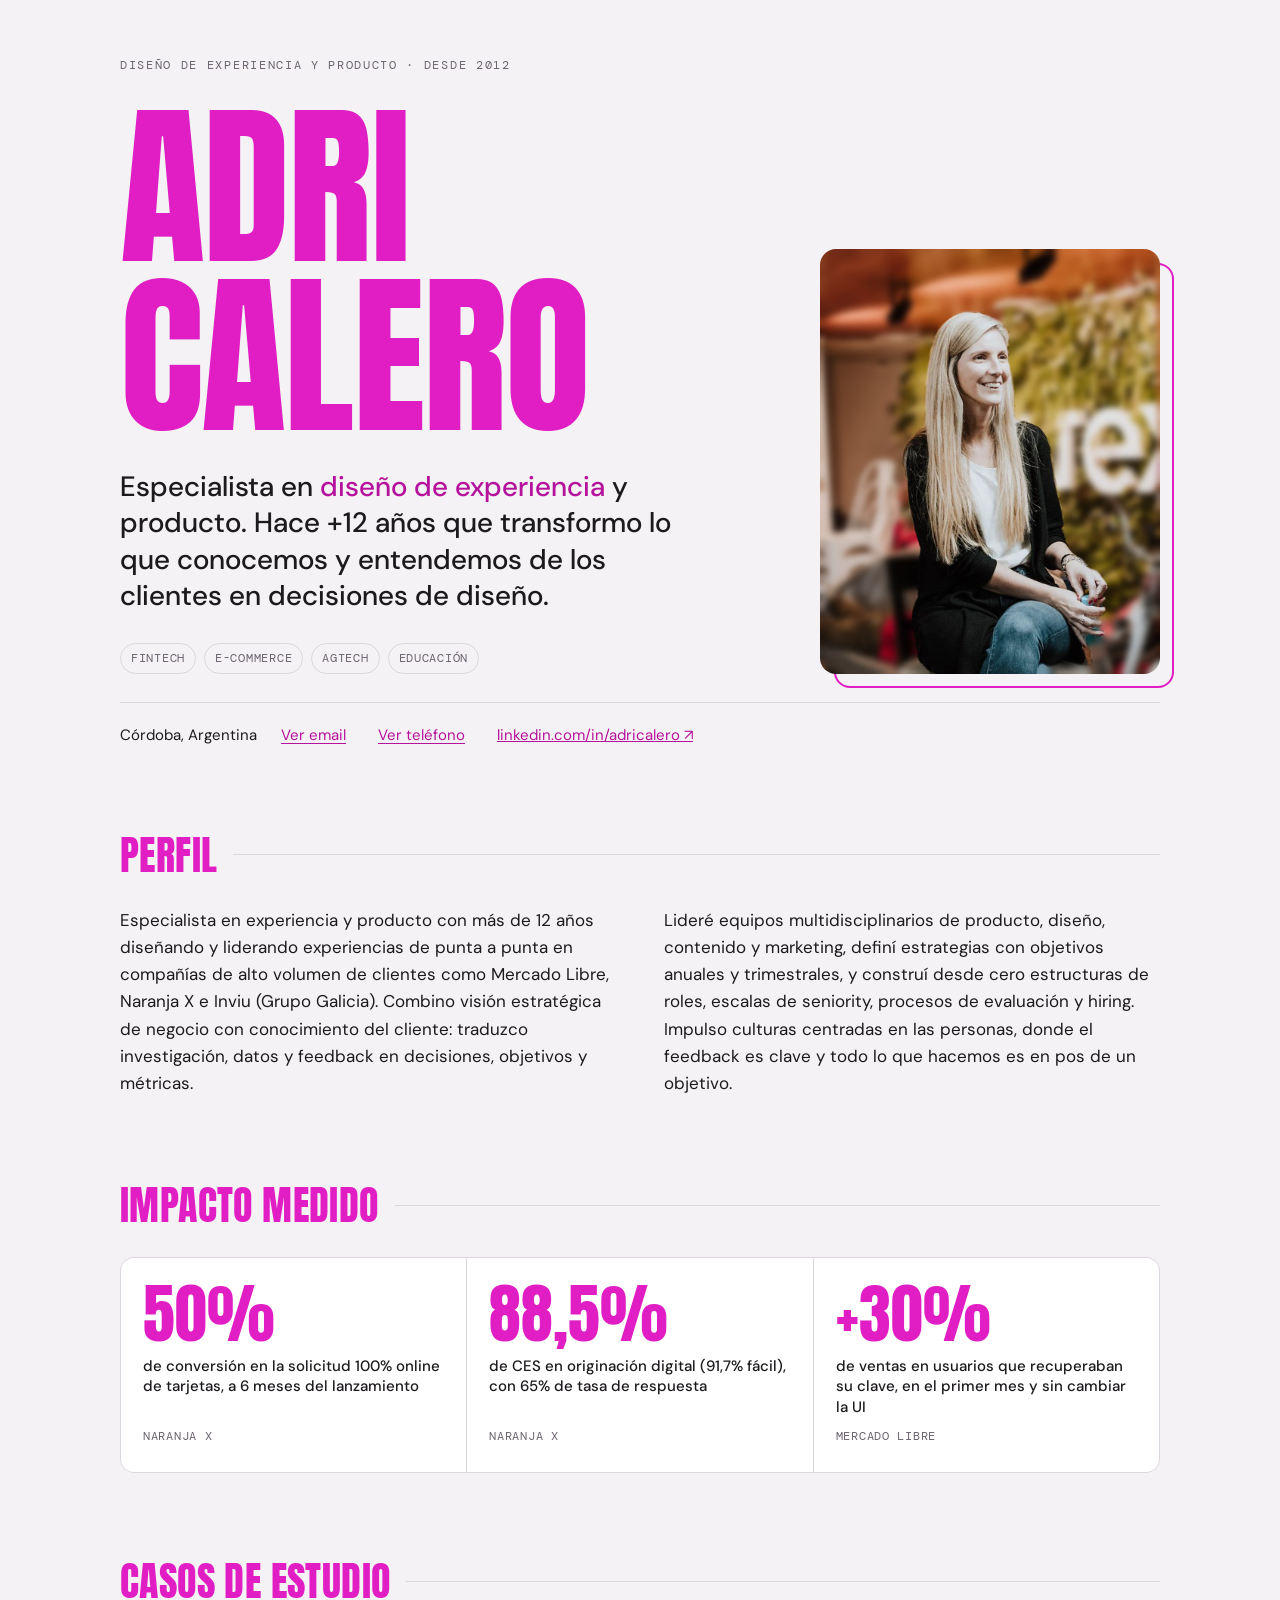
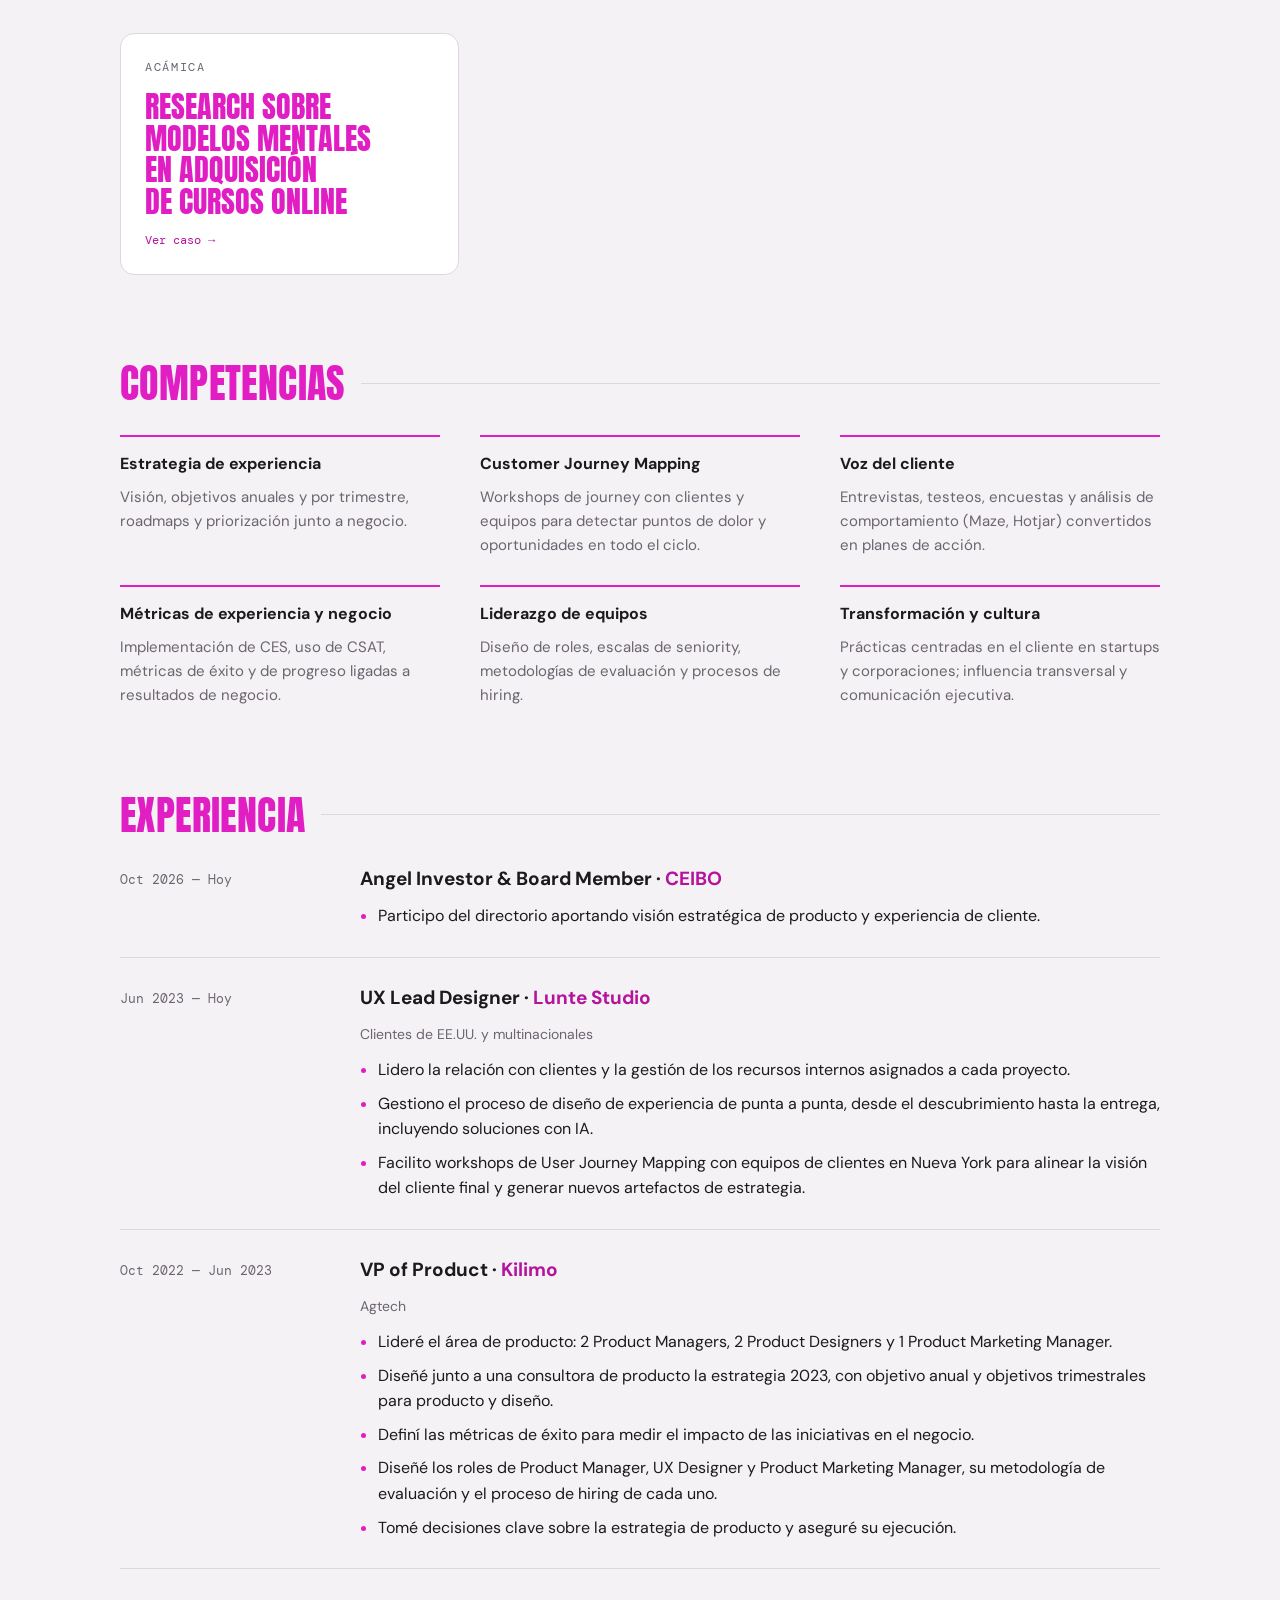
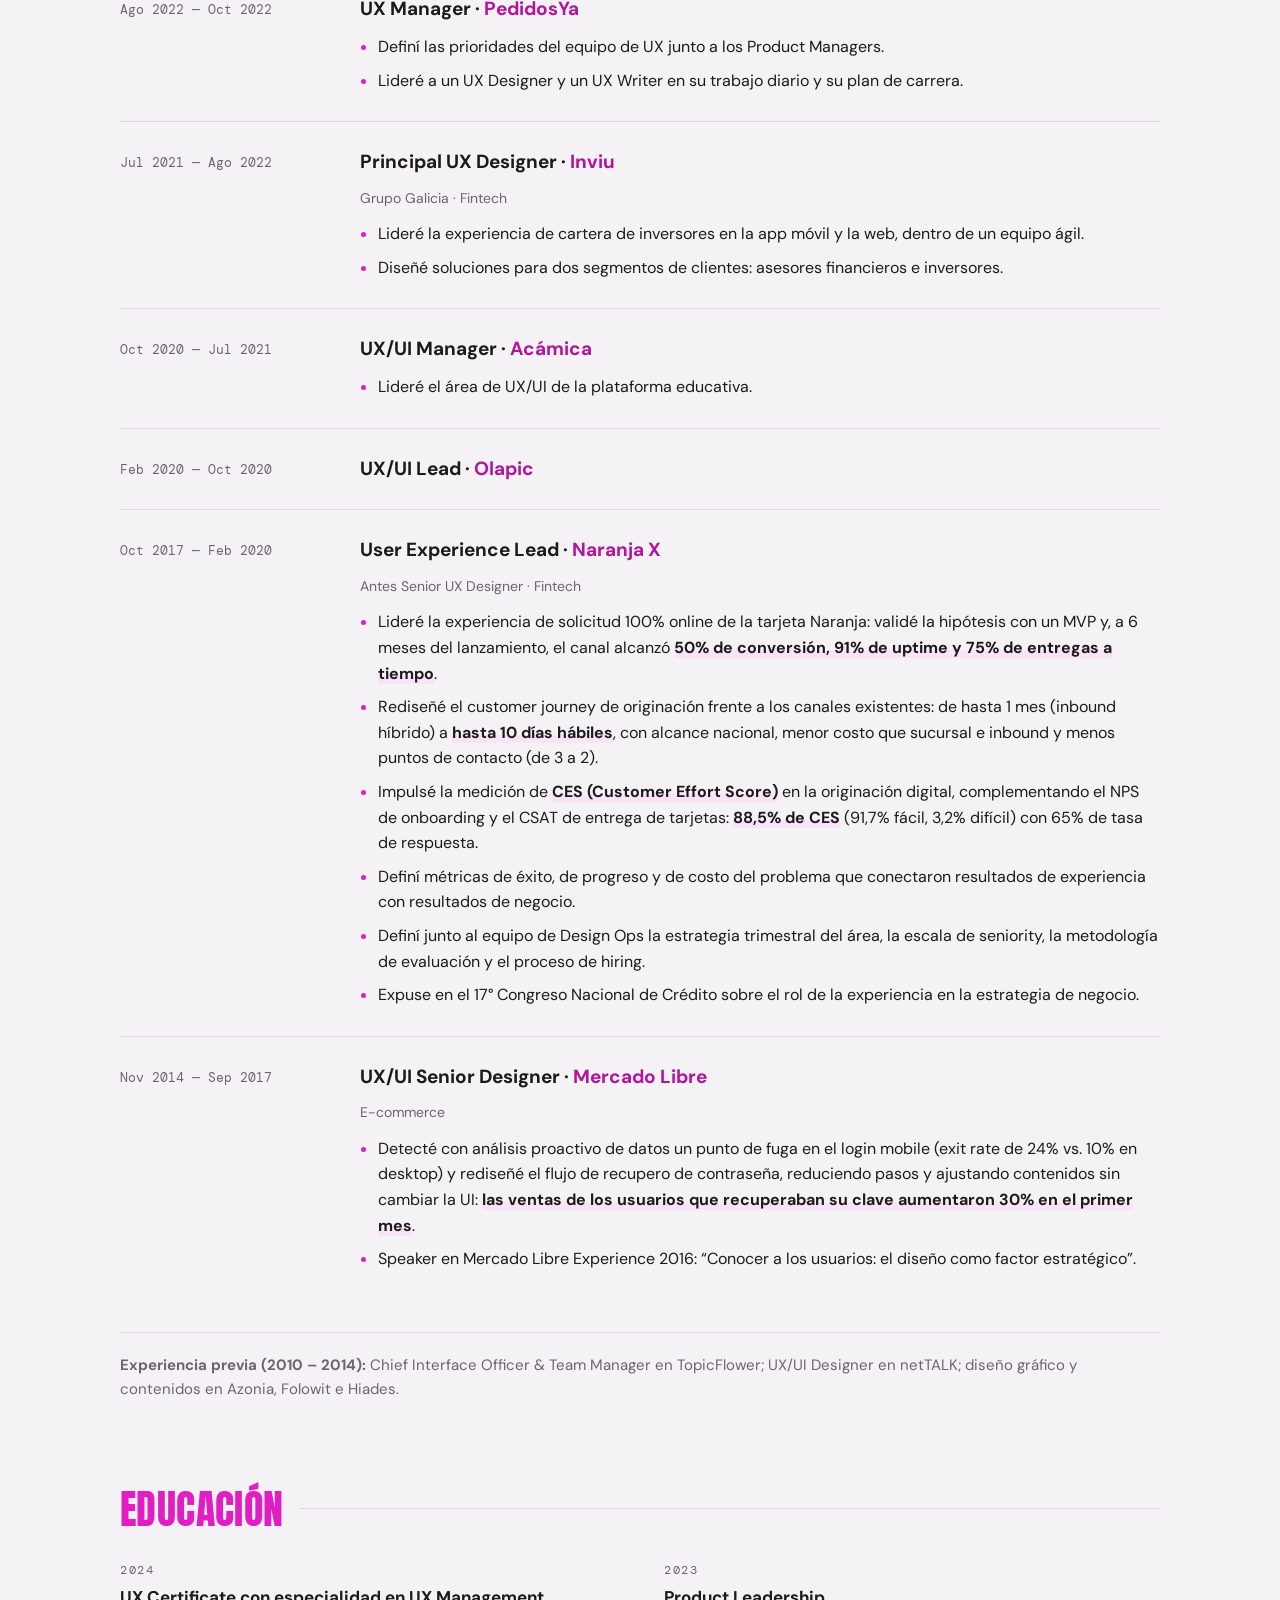
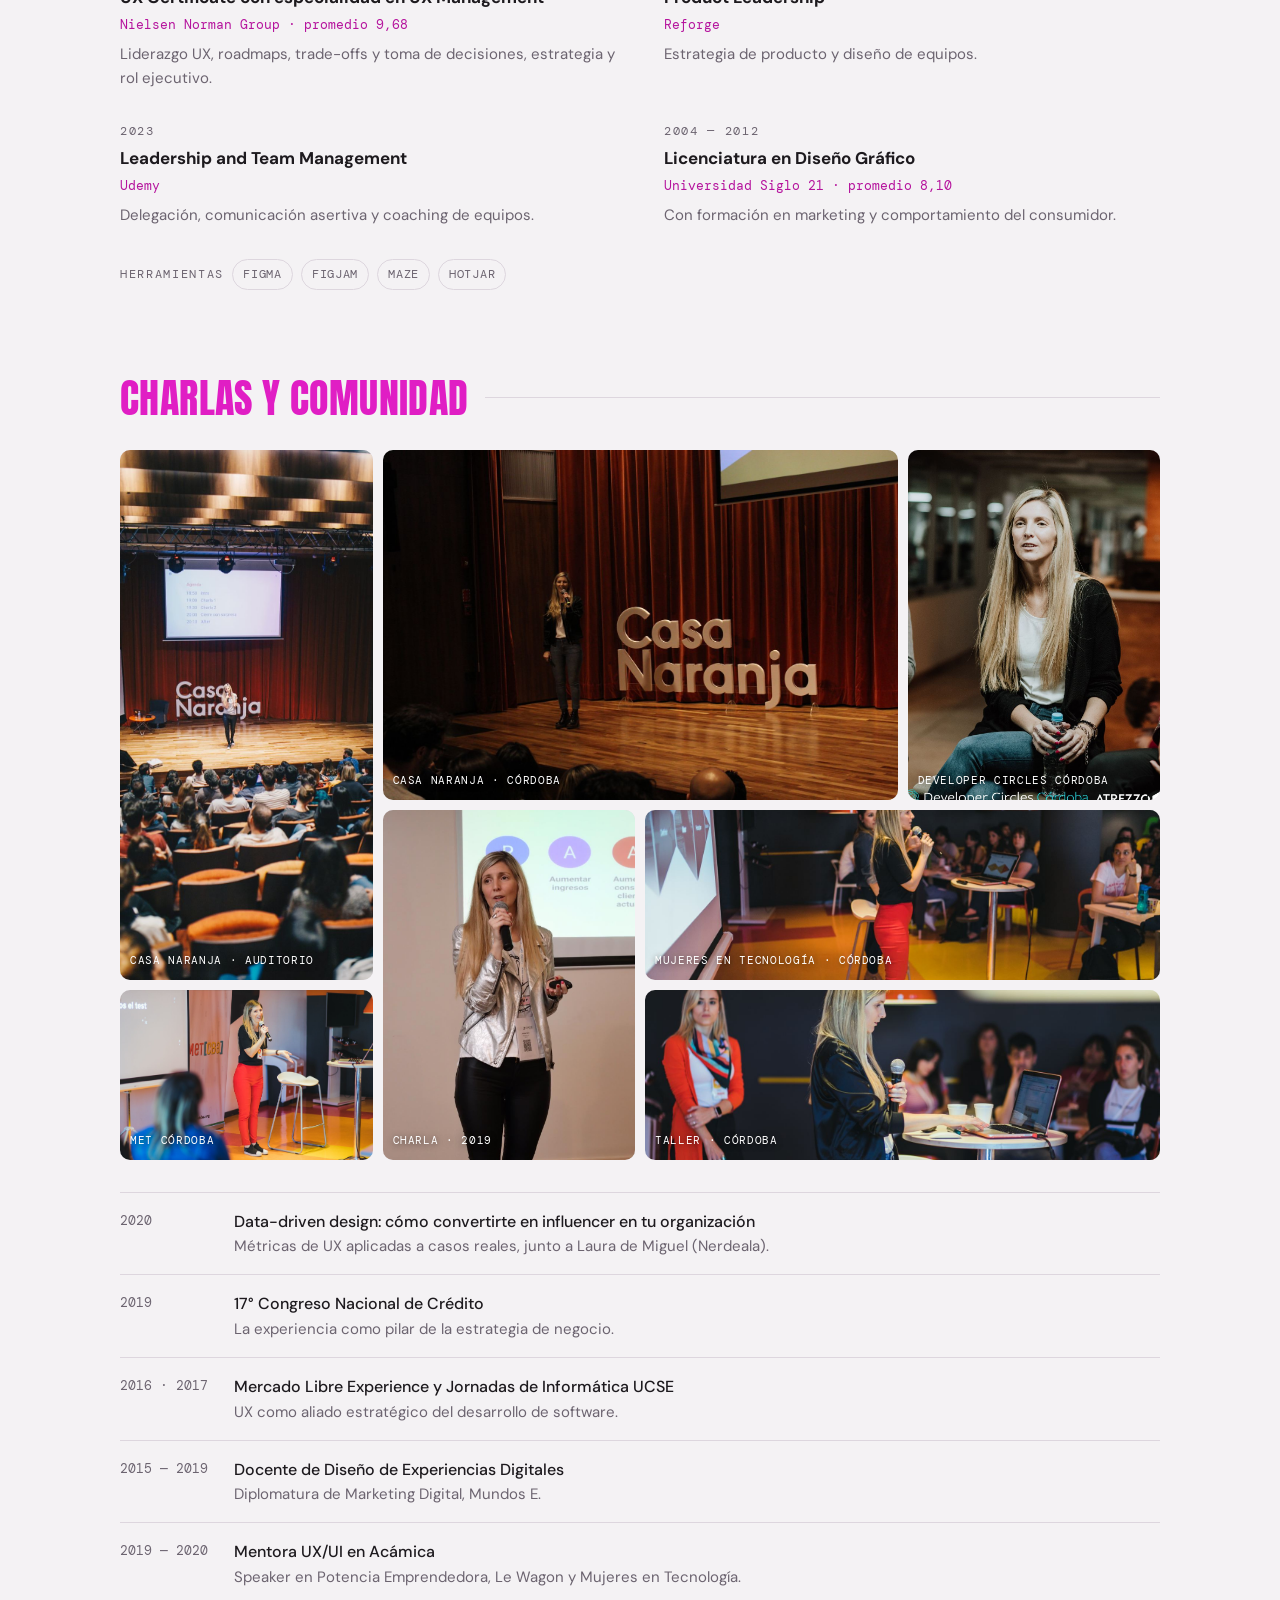
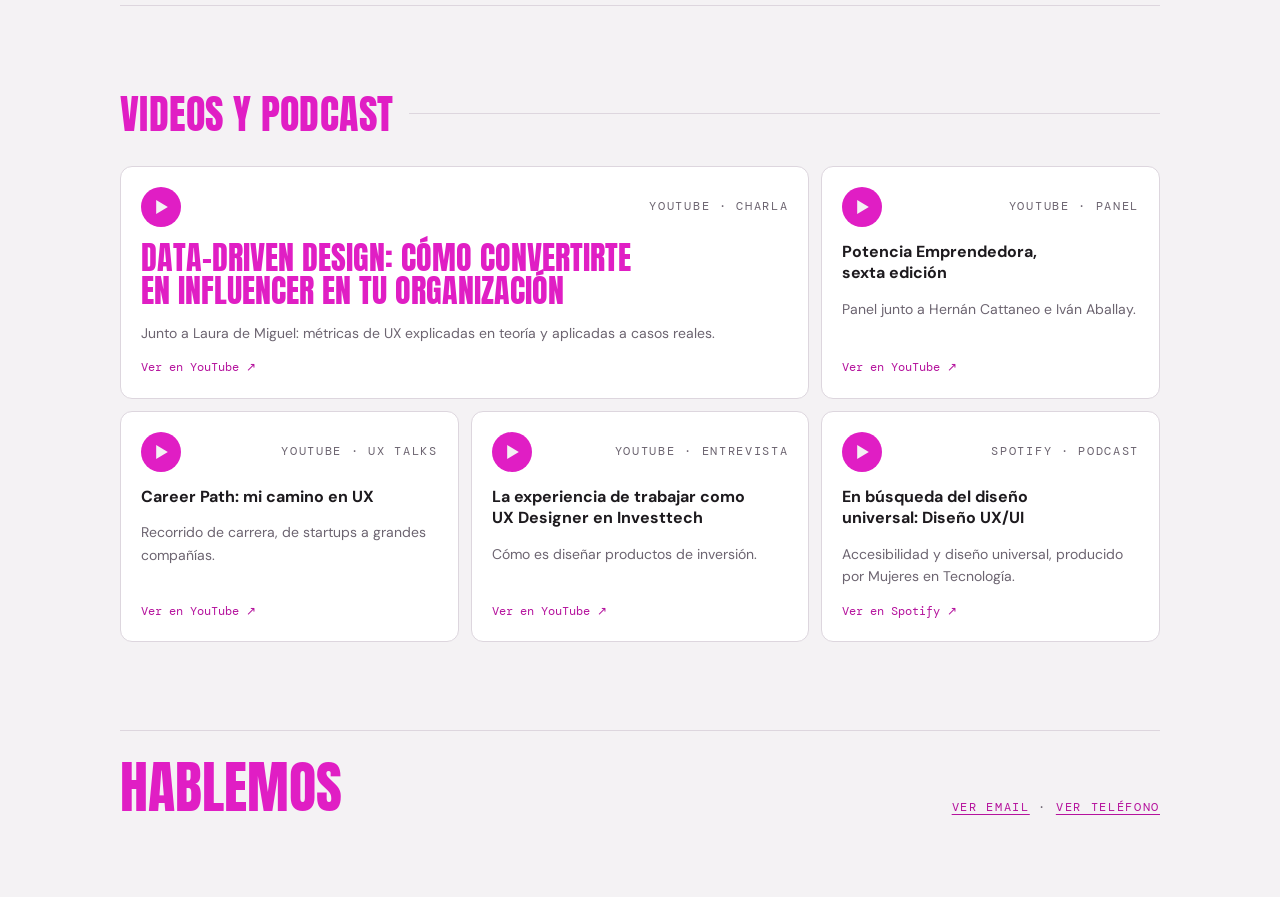
==== commit c77c69d3: "Quitar el primer punto de Mercado Libre en Experiencia Co-Authored-By: Claude Opus 5.5 <noreply@anth" ====
--- a/index.html
+++ b/index.html
@@ -184,7 +184,6 @@
           <h3>UX/UI Senior Designer · <span class="co">Mercado Libre</span></h3>
           <p class="ctx">E-commerce</p>
           <ul>
-            <li>Diseñé experiencias para el marketplace líder de Latinoamérica, basadas en el conocimiento de los usuarios.</li>
             <li>Detecté con análisis proactivo de datos un punto de fuga en el login mobile (exit rate de 24% vs. 10% en desktop) y rediseñé el flujo de recupero de contraseña, reduciendo pasos y ajustando contenidos sin cambiar la UI: <strong>las ventas de los usuarios que recuperaban su clave aumentaron 30% en el primer mes</strong>.</li>
             <li>Speaker en Mercado Libre Experience 2016: “Conocer a los usuarios: el diseño como factor estratégico”.</li>
           </ul>
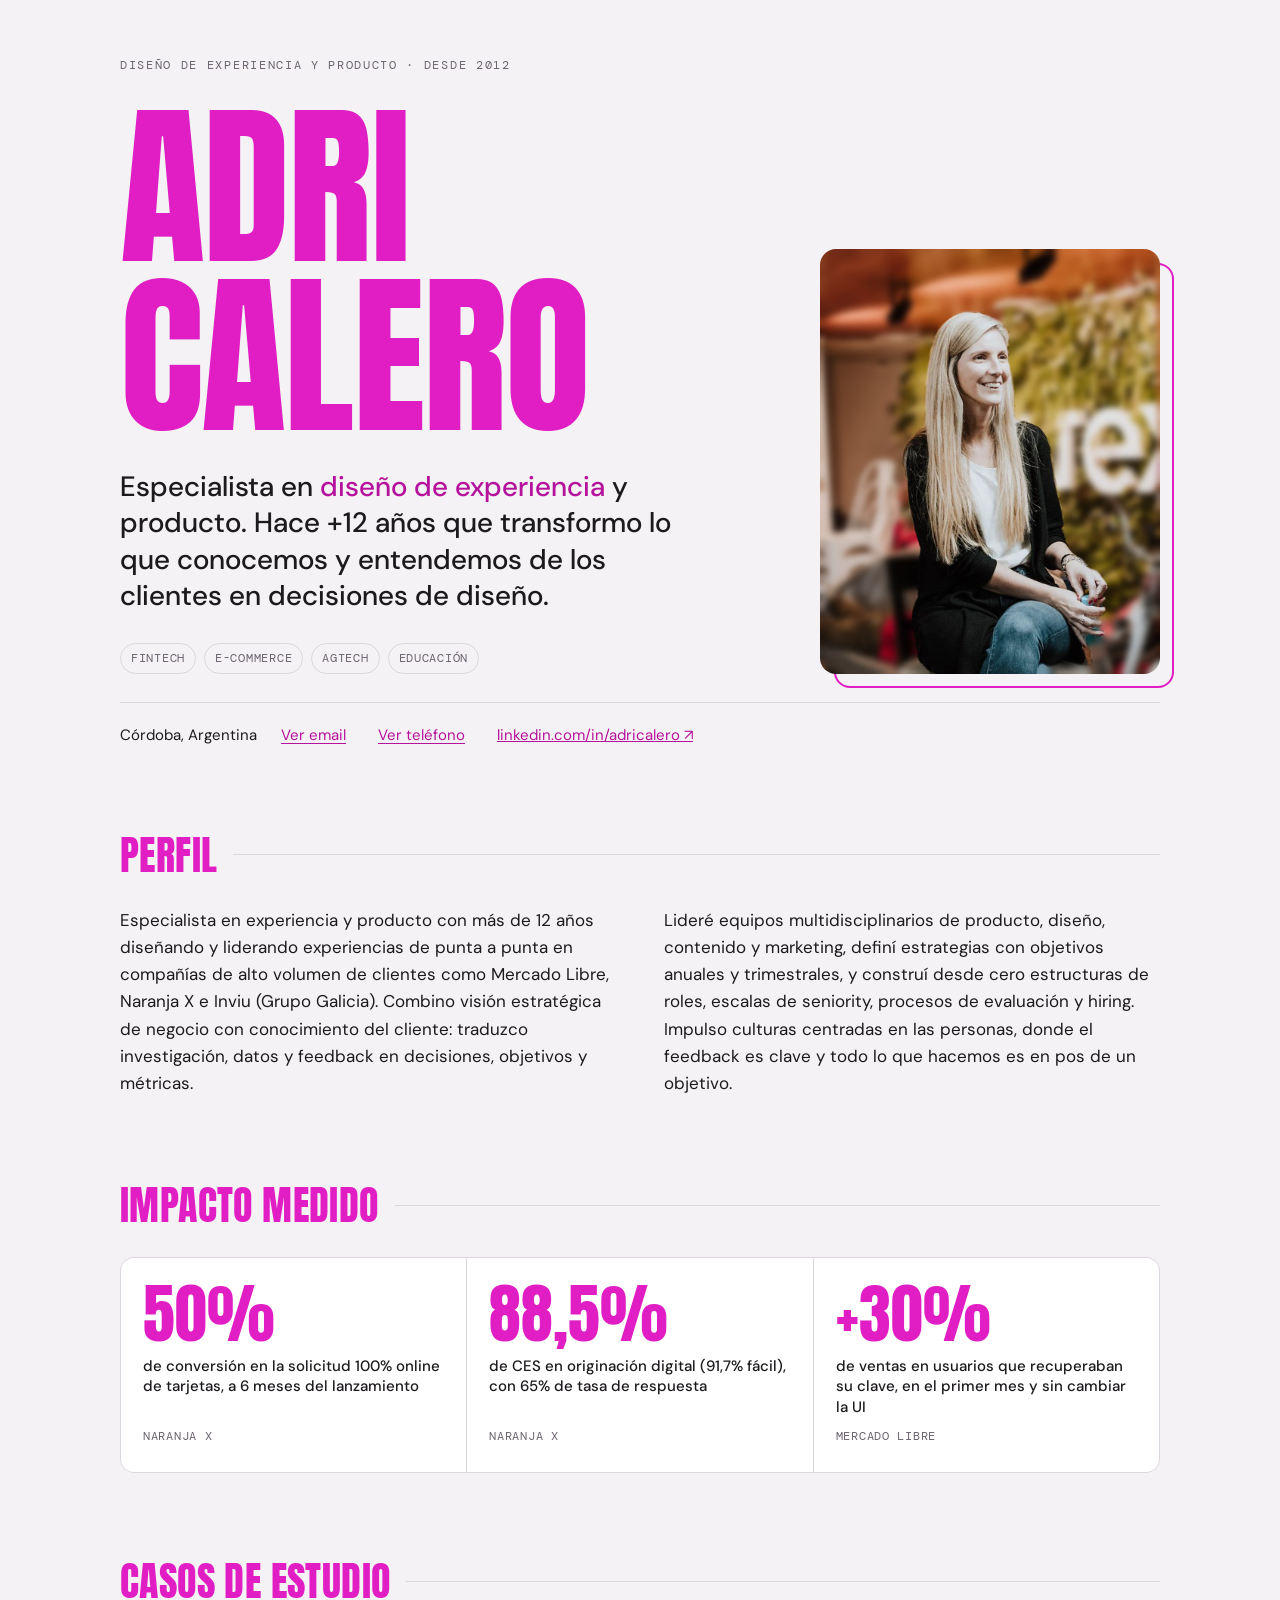
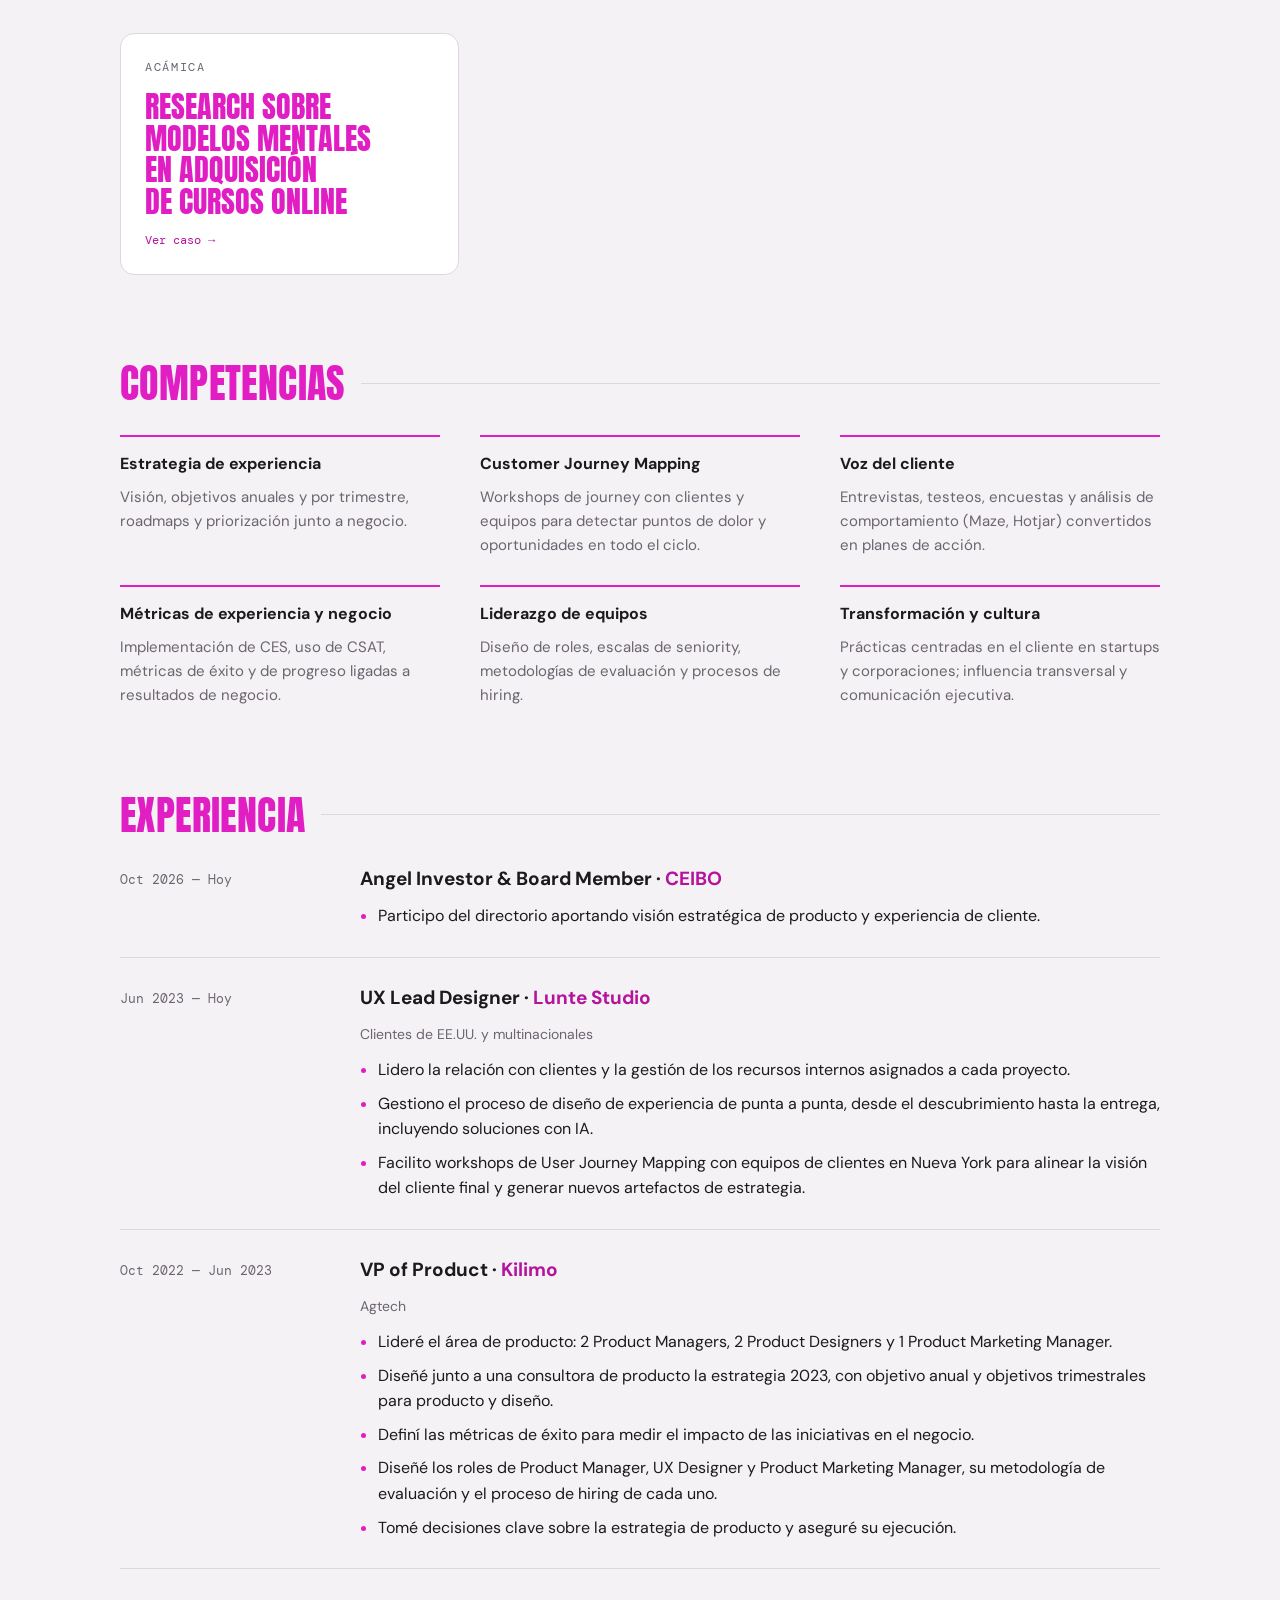
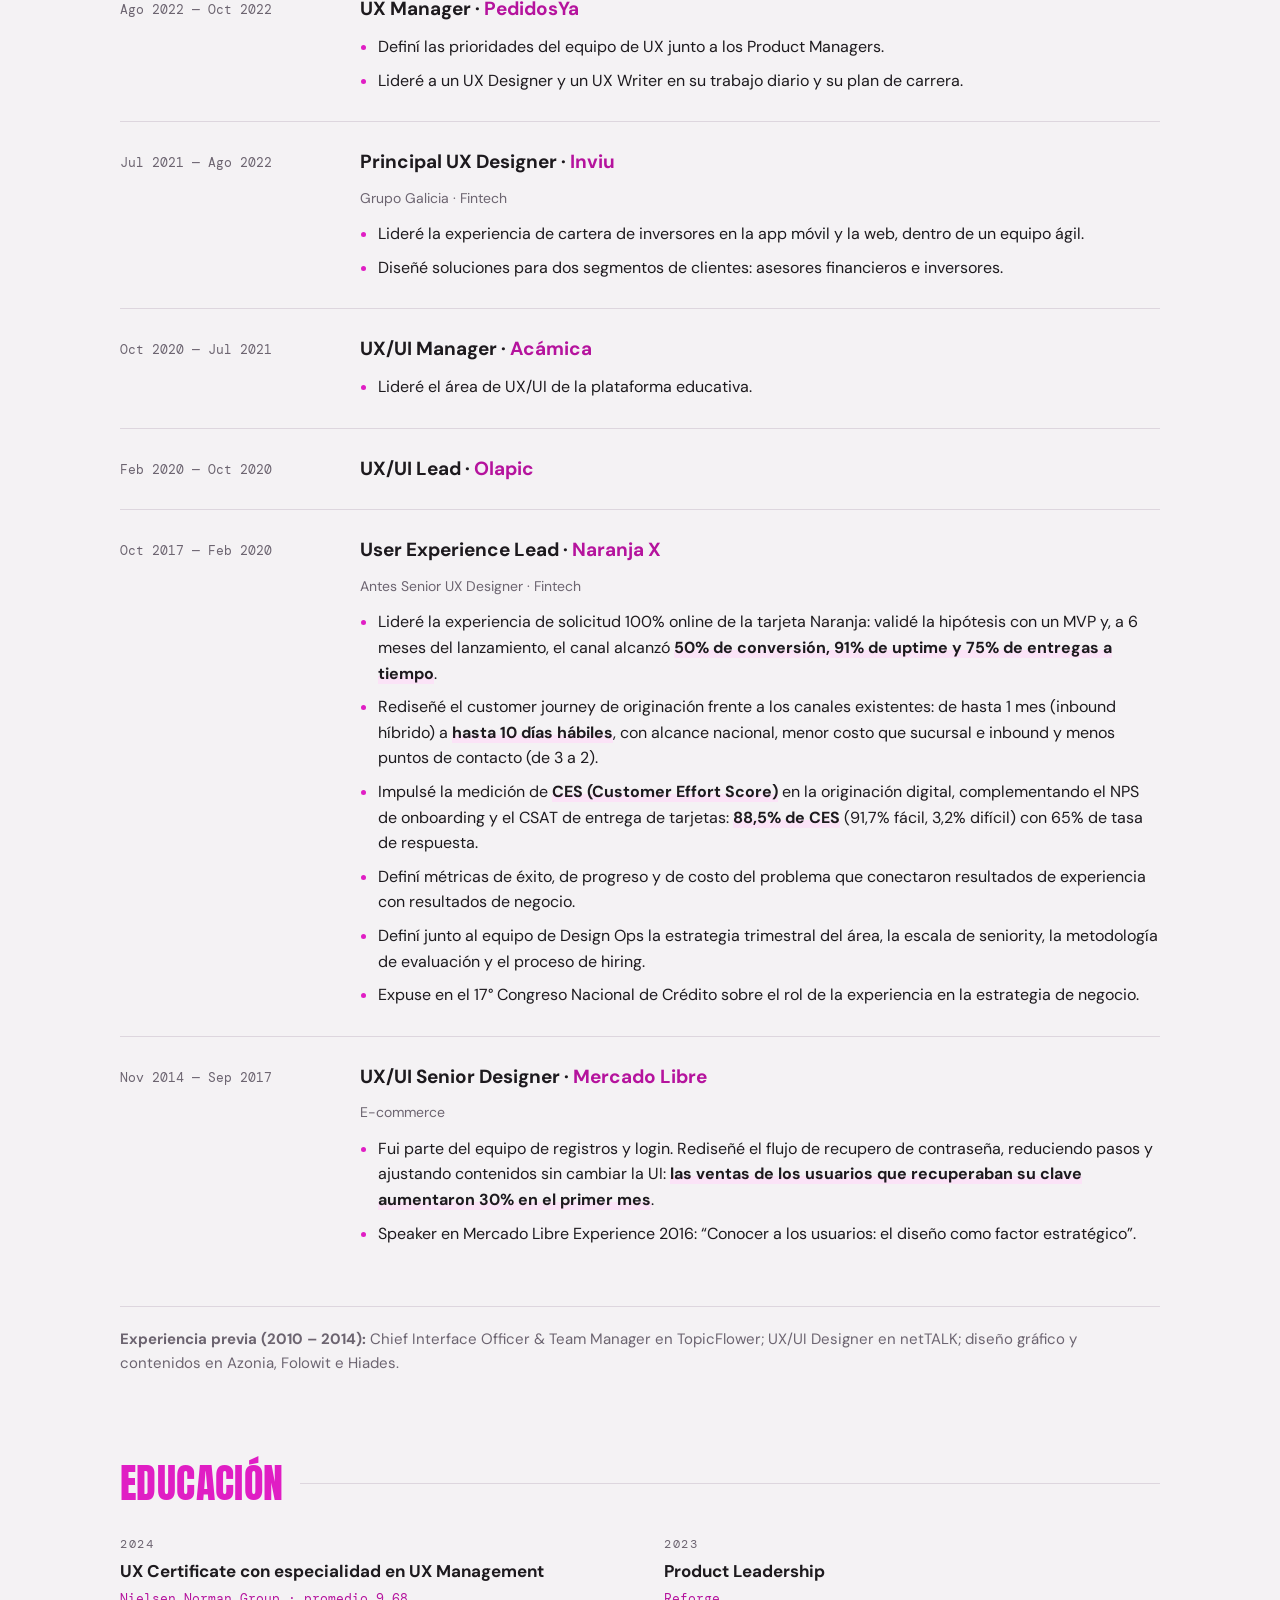
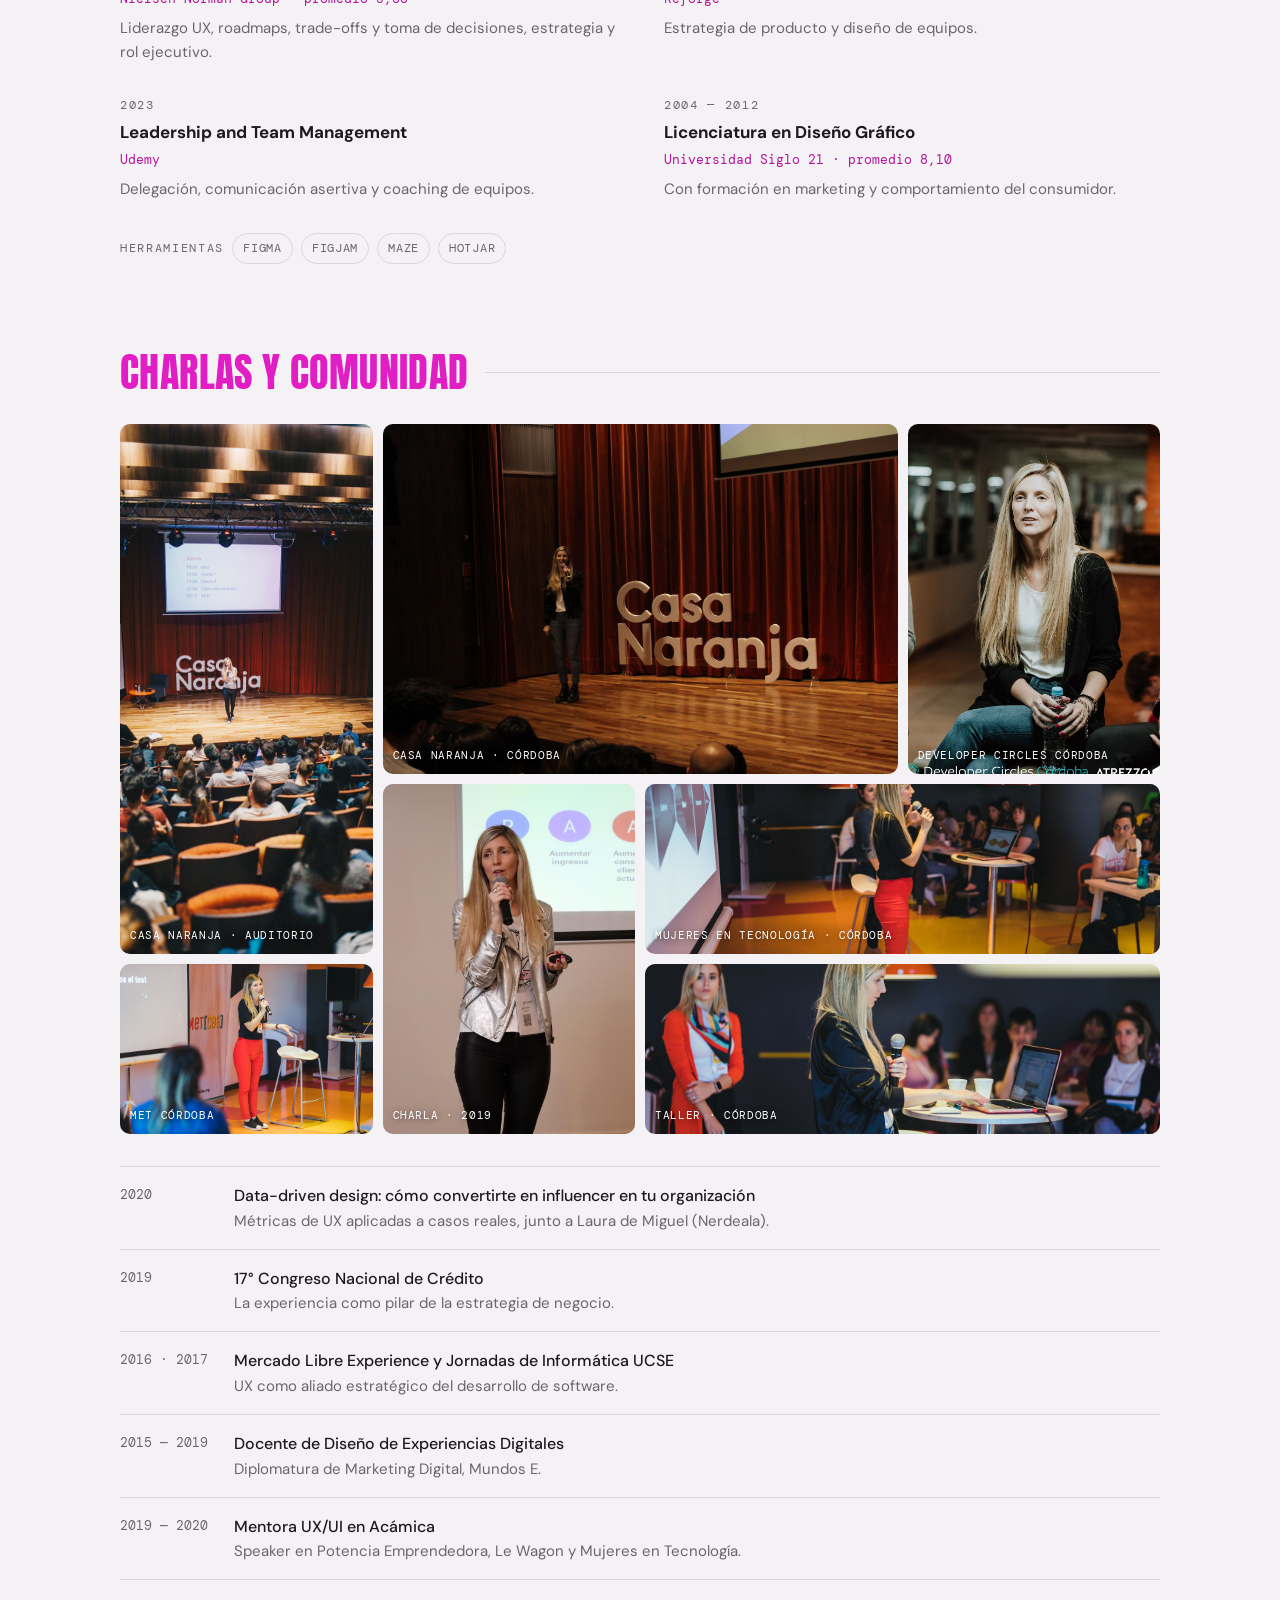
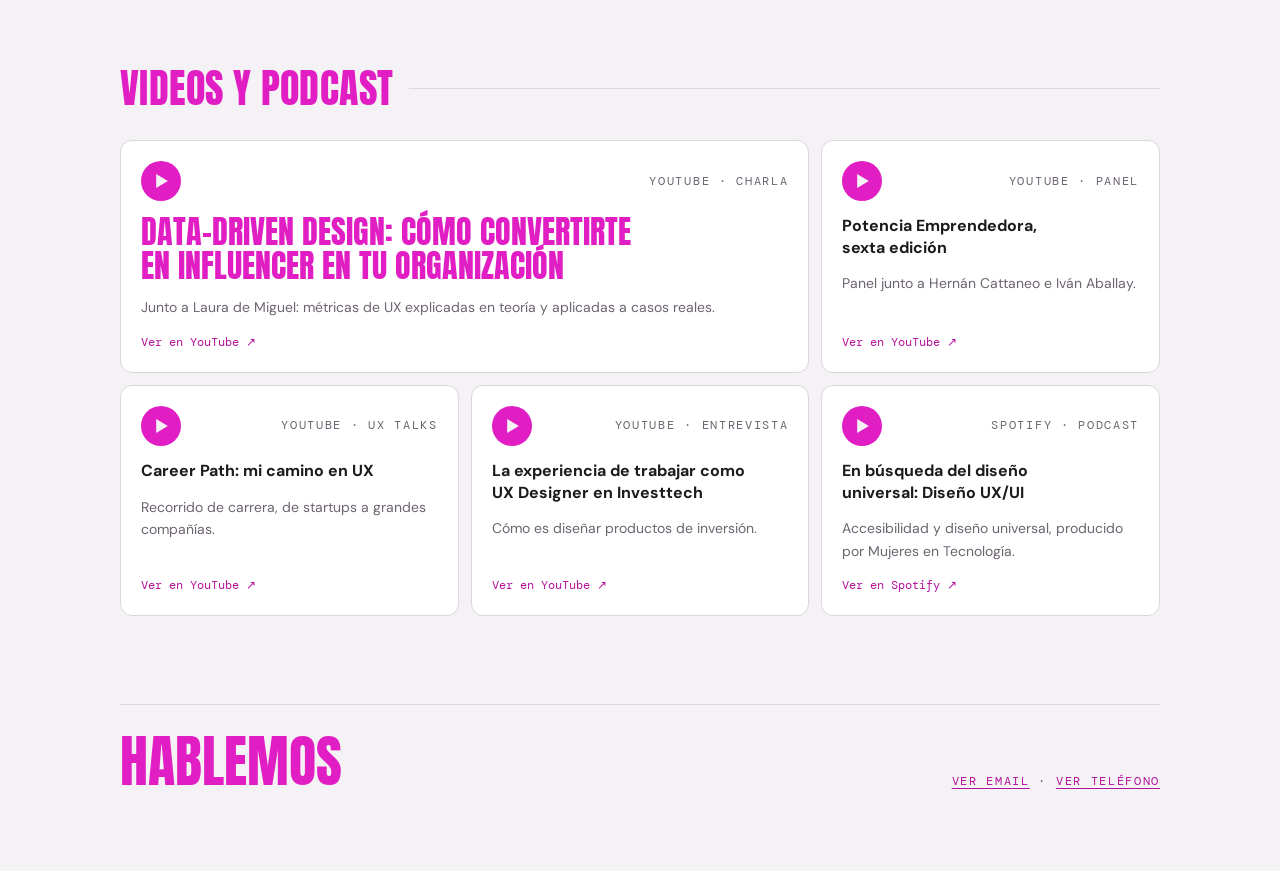
==== commit 69f89bfa: "Actualizar el punto del recupero de contraseña en Mercado Libre Co-Authored-By: Claude Opus 5.5 <nor" ====
--- a/index.html
+++ b/index.html
@@ -184,7 +184,7 @@
           <h3>UX/UI Senior Designer · <span class="co">Mercado Libre</span></h3>
           <p class="ctx">E-commerce</p>
           <ul>
-            <li>Detecté con análisis proactivo de datos un punto de fuga en el login mobile (exit rate de 24% vs. 10% en desktop) y rediseñé el flujo de recupero de contraseña, reduciendo pasos y ajustando contenidos sin cambiar la UI: <strong>las ventas de los usuarios que recuperaban su clave aumentaron 30% en el primer mes</strong>.</li>
+            <li>Fui parte del equipo de registros y login. Rediseñé el flujo de recupero de contraseña, reduciendo pasos y ajustando contenidos sin cambiar la UI: <strong>las ventas de los usuarios que recuperaban su clave aumentaron 30% en el primer mes</strong>.</li>
             <li>Speaker en Mercado Libre Experience 2016: “Conocer a los usuarios: el diseño como factor estratégico”.</li>
           </ul>
         </div>
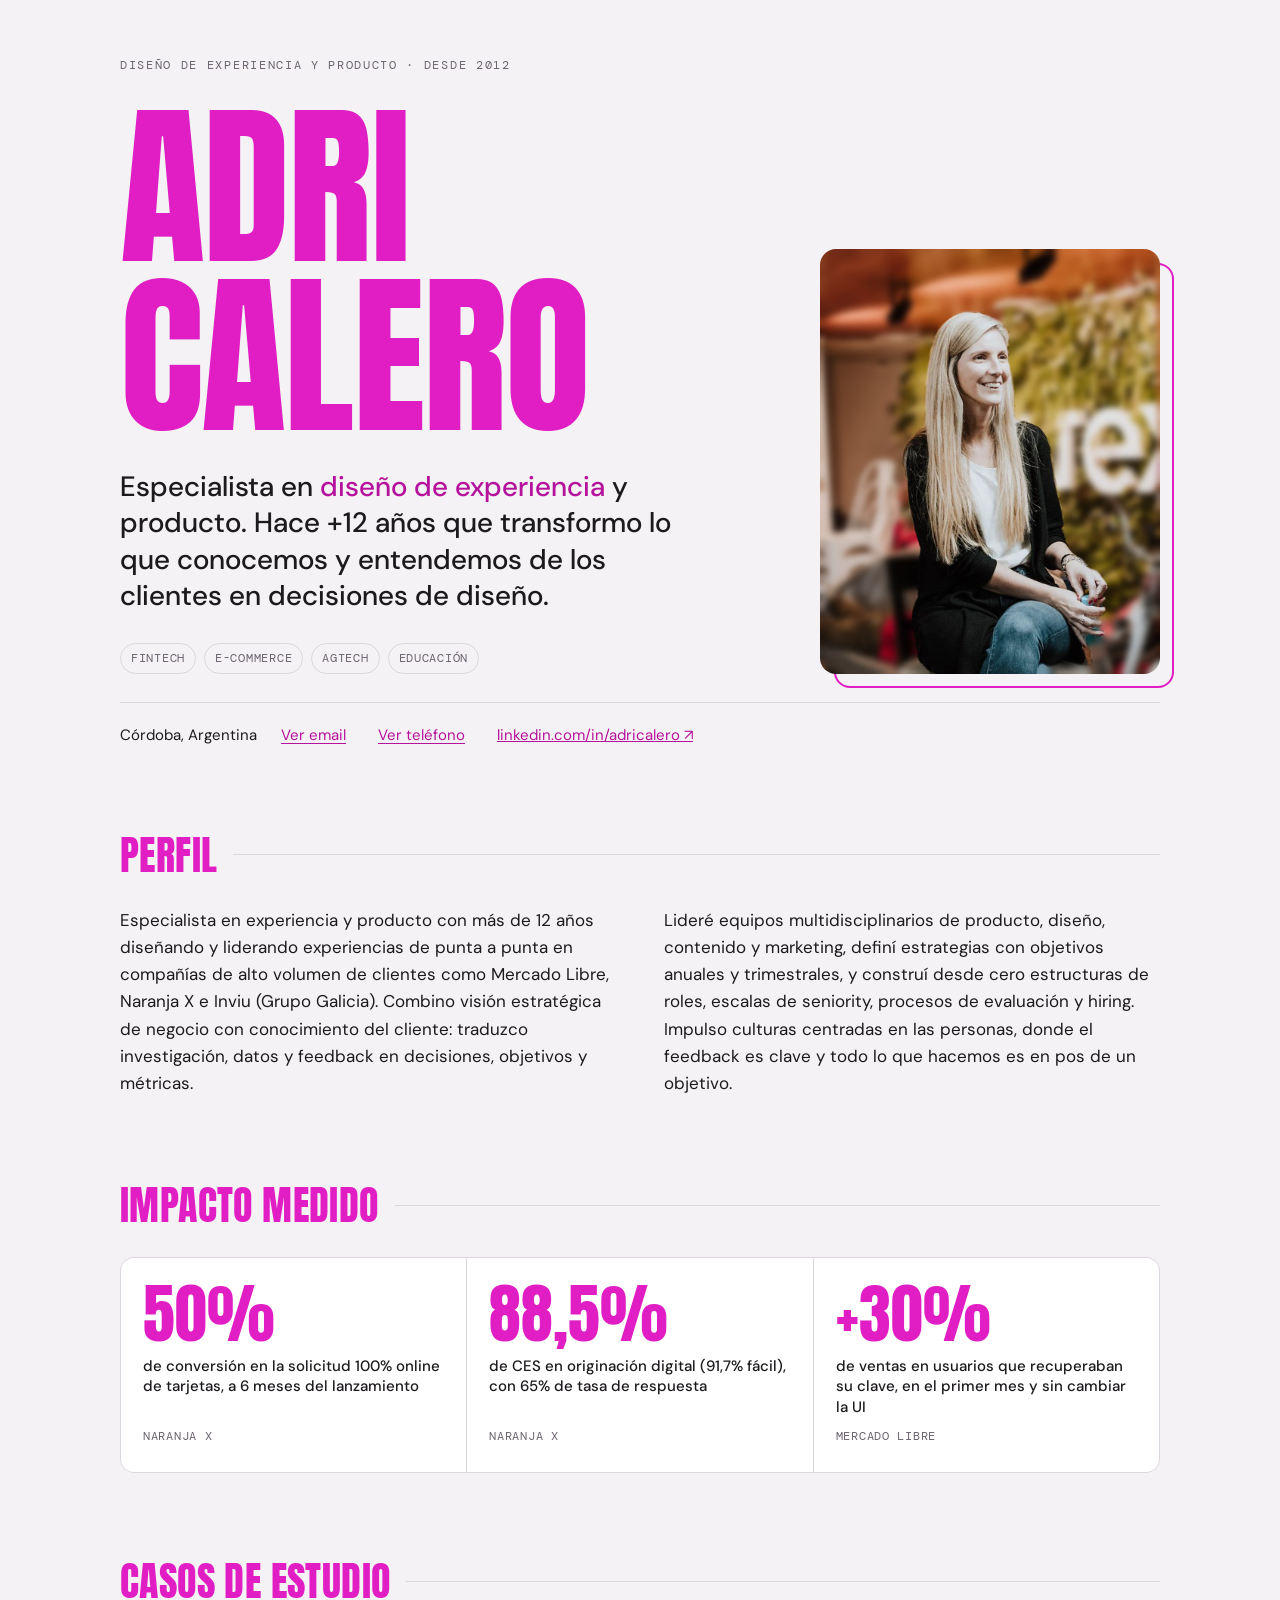
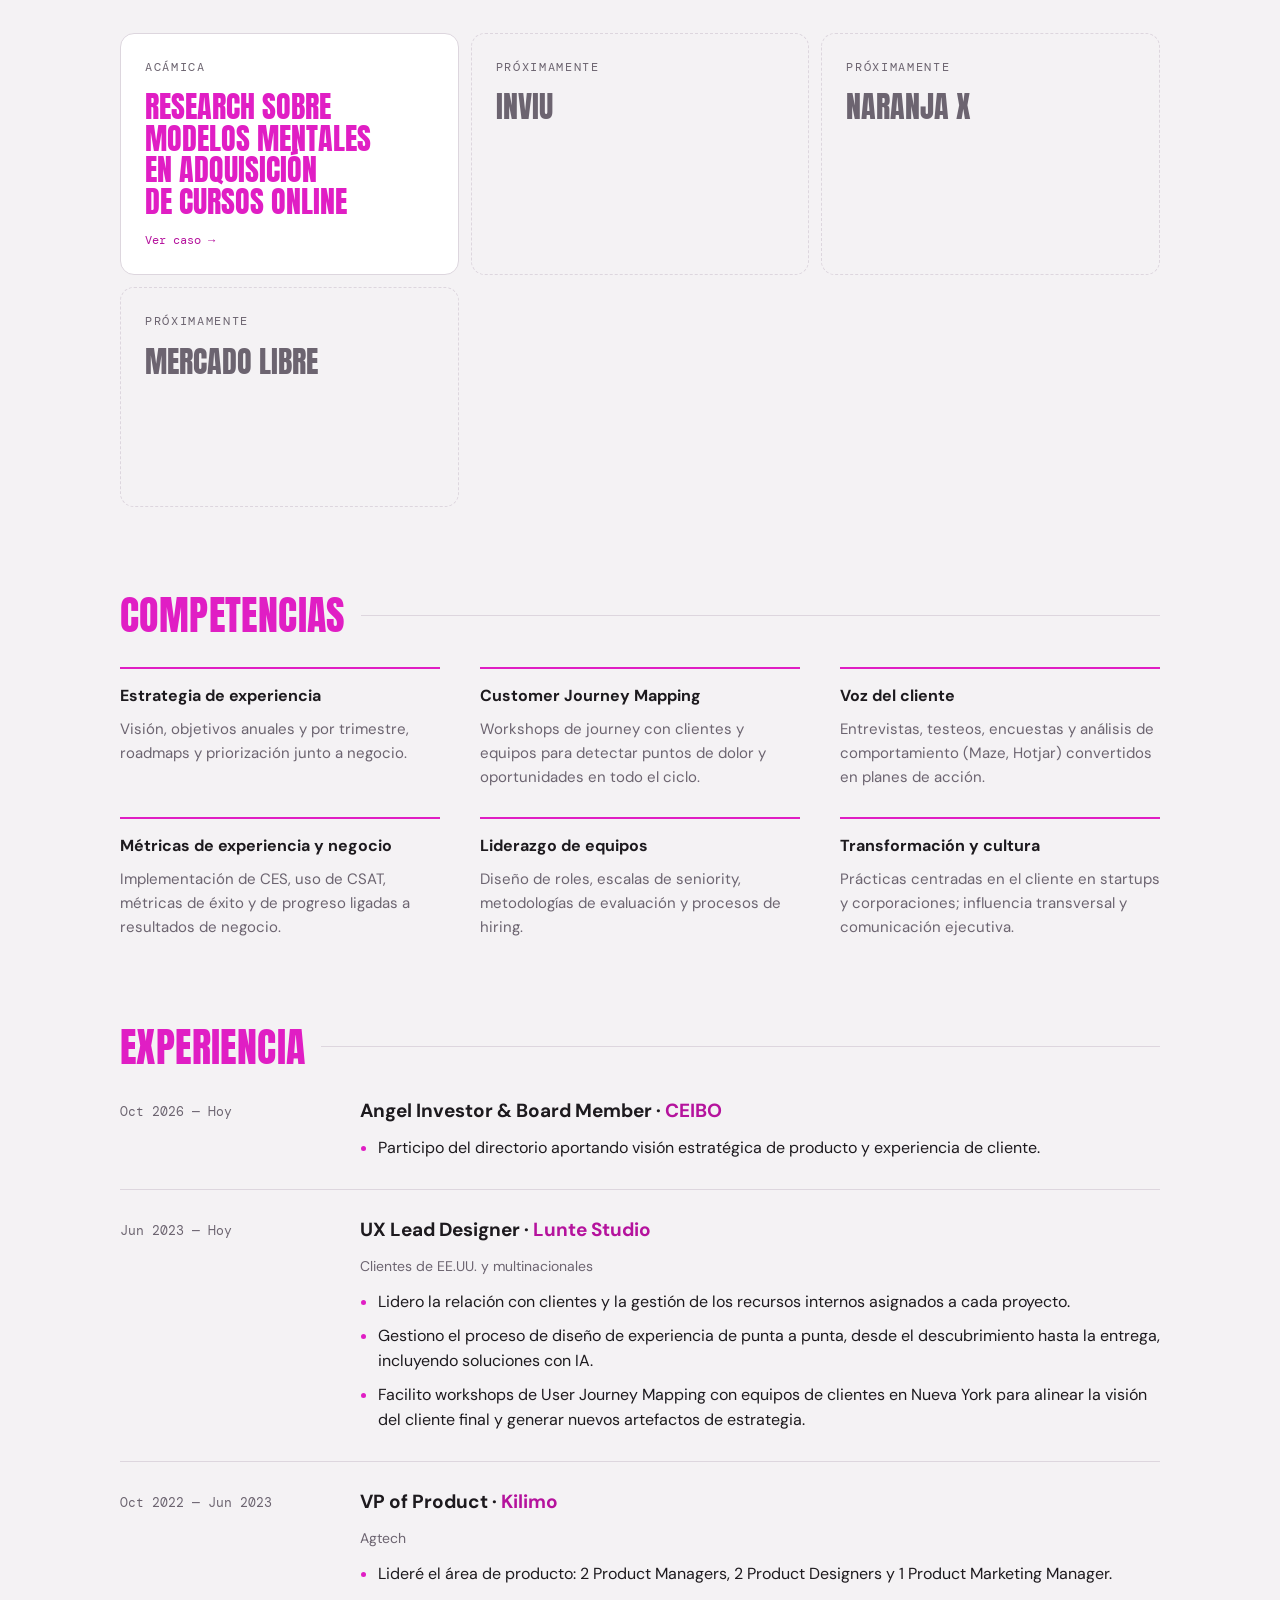
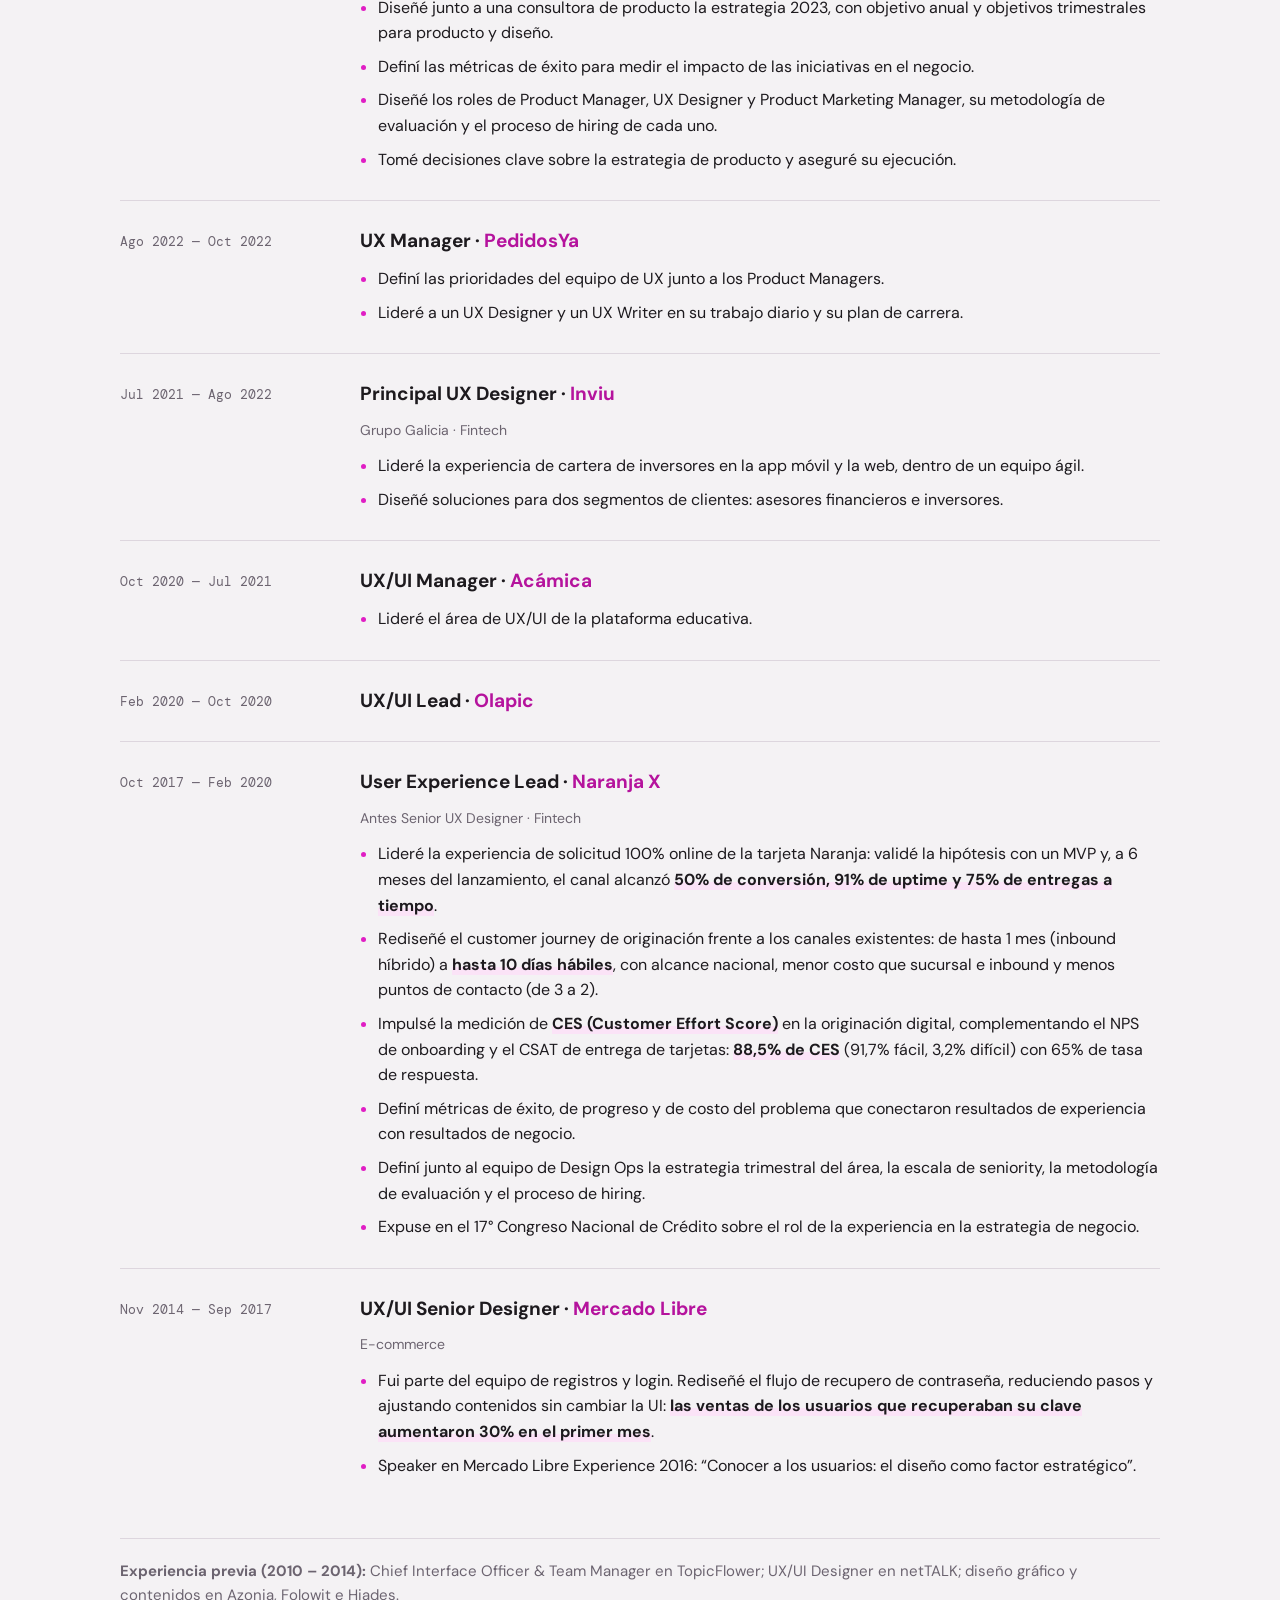
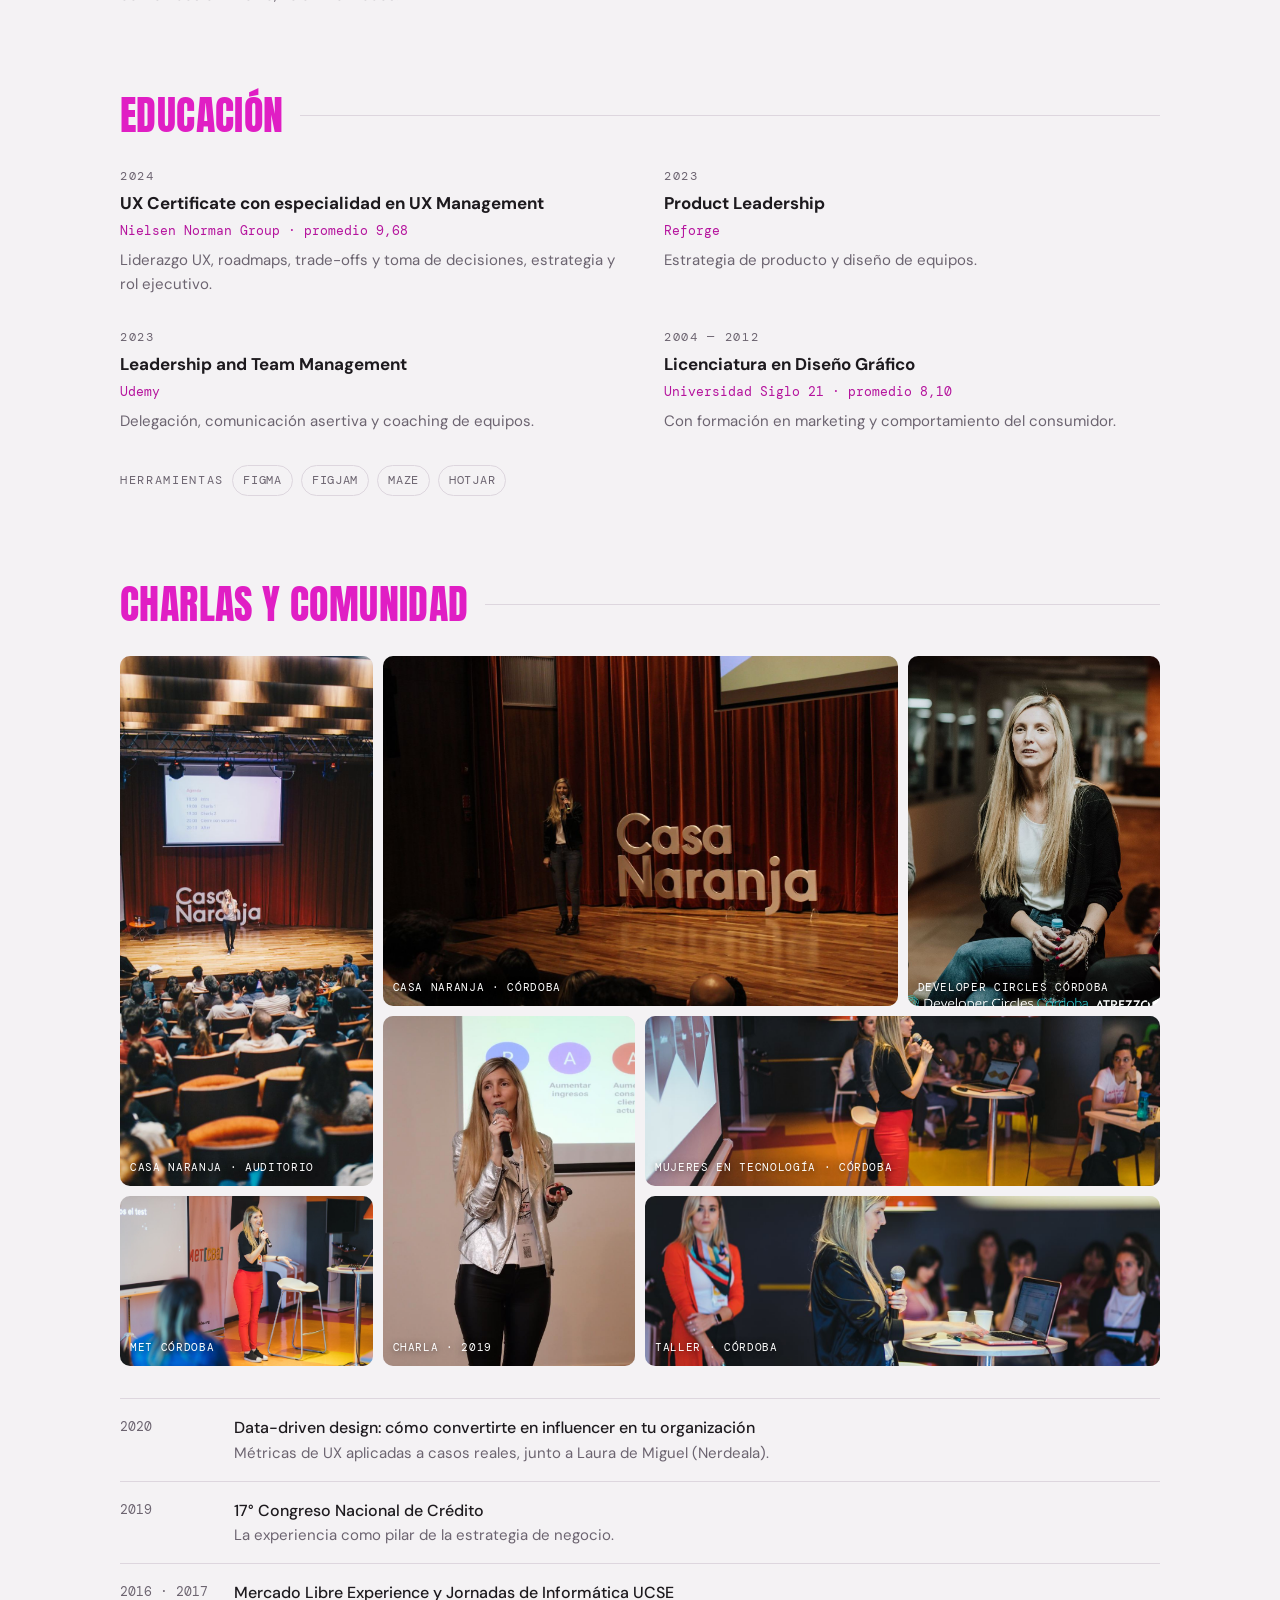
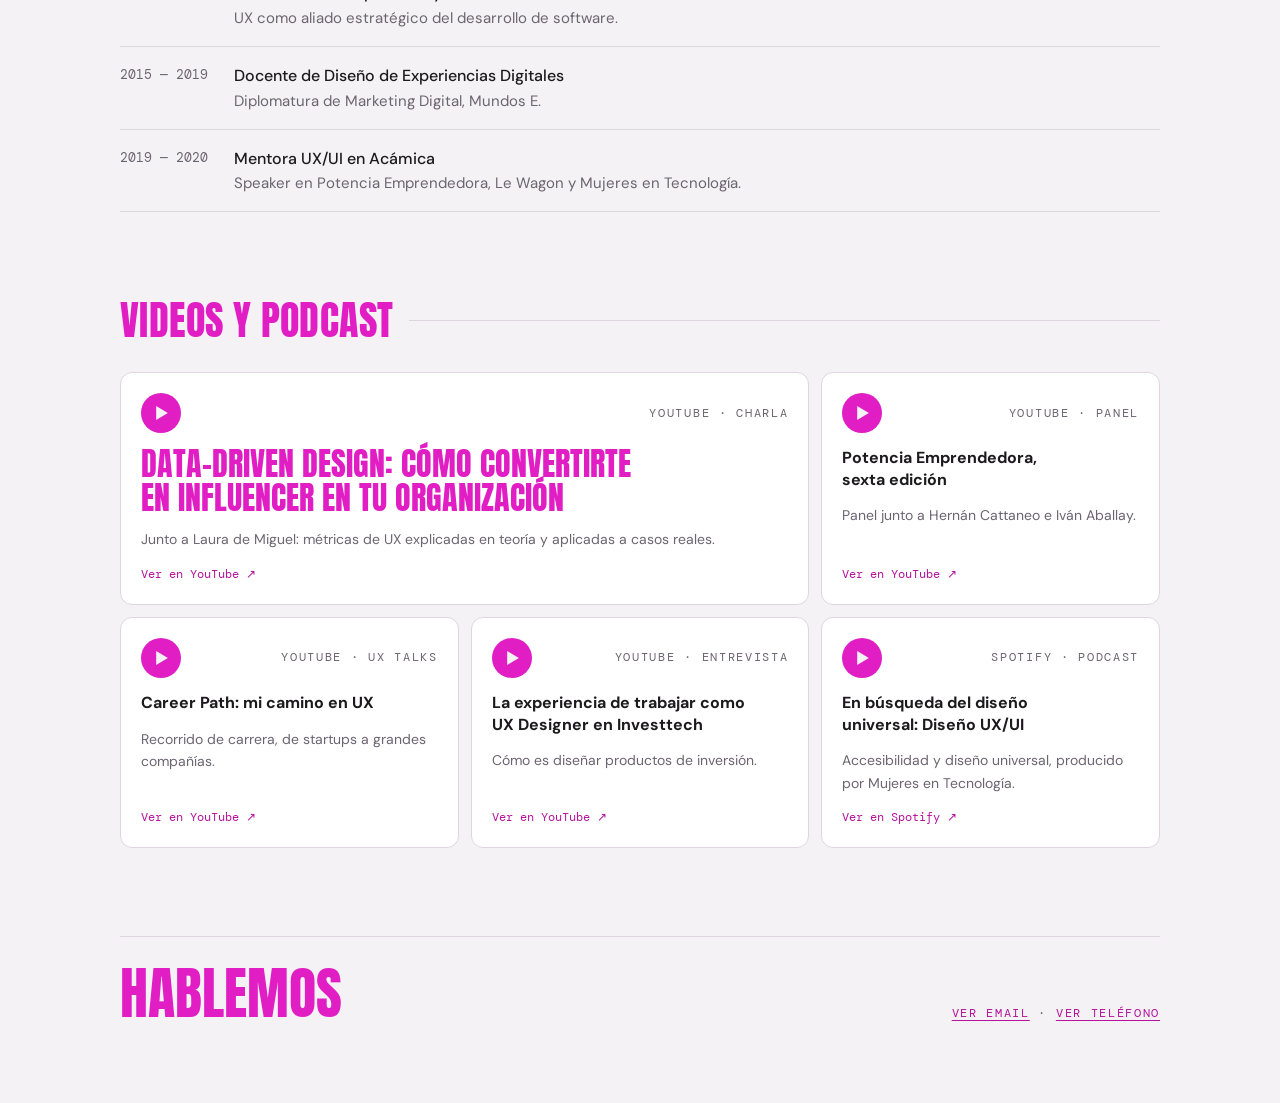
==== commit a7cac5a1: "Sumar tarjetas Próximamente para Inviu, Naranja X y Mercado Libre Co-Authored-By: Claude Opus 5.5 <n" ====
--- a/index.html
+++ b/index.html
@@ -57,6 +57,18 @@
         <h3>Research sobre modelos mentales en adquisición de cursos online</h3>
         <span class="go">Ver caso →</span>
       </a>
+      <div class="case-card soon">
+        <span class="eyebrow">Próximamente</span>
+        <h3>Inviu</h3>
+      </div>
+      <div class="case-card soon">
+        <span class="eyebrow">Próximamente</span>
+        <h3>Naranja X</h3>
+      </div>
+      <div class="case-card soon">
+        <span class="eyebrow">Próximamente</span>
+        <h3>Mercado Libre</h3>
+      </div>
       <!-- Escondidas hasta que sus páginas tengan contenido.
       <a class="case-card" href="casos/tildei.html">
         <span class="eyebrow">Tildei</span>
--- a/css/styles.css
+++ b/css/styles.css
@@ -87,6 +87,9 @@
 .case-card { display: flex; flex-direction: column; gap: 14px; min-height: 220px; padding: 24px; background: var(--surface); border: 1px solid var(--line); border-radius: 14px; text-decoration: none; color: var(--fg); transition: border-color .2s, transform .2s; min-width: 0; }
 .case-card:hover { border-color: var(--accent); transform: translateY(-2px); }
 .case-card h3 { font-family: var(--display); font-weight: 400; font-size: clamp(24px, 2.6vw, 30px); text-transform: uppercase; line-height: 1.05; color: var(--accent); }
+.case-card.soon { background: transparent; border-style: dashed; }
+.case-card.soon:hover { border-color: var(--line); transform: none; }
+.case-card.soon h3 { color: var(--muted); }
 .case-card .go { margin-top: auto; font-family: var(--mono); font-size: 12px; color: var(--accent-ink); }
 @media (max-width: 860px) { .cases { grid-template-columns: repeat(2, minmax(0, 1fr)); } }
 @media (max-width: 620px) { .cases { grid-template-columns: minmax(0, 1fr); } .case-card { min-height: 0; } }
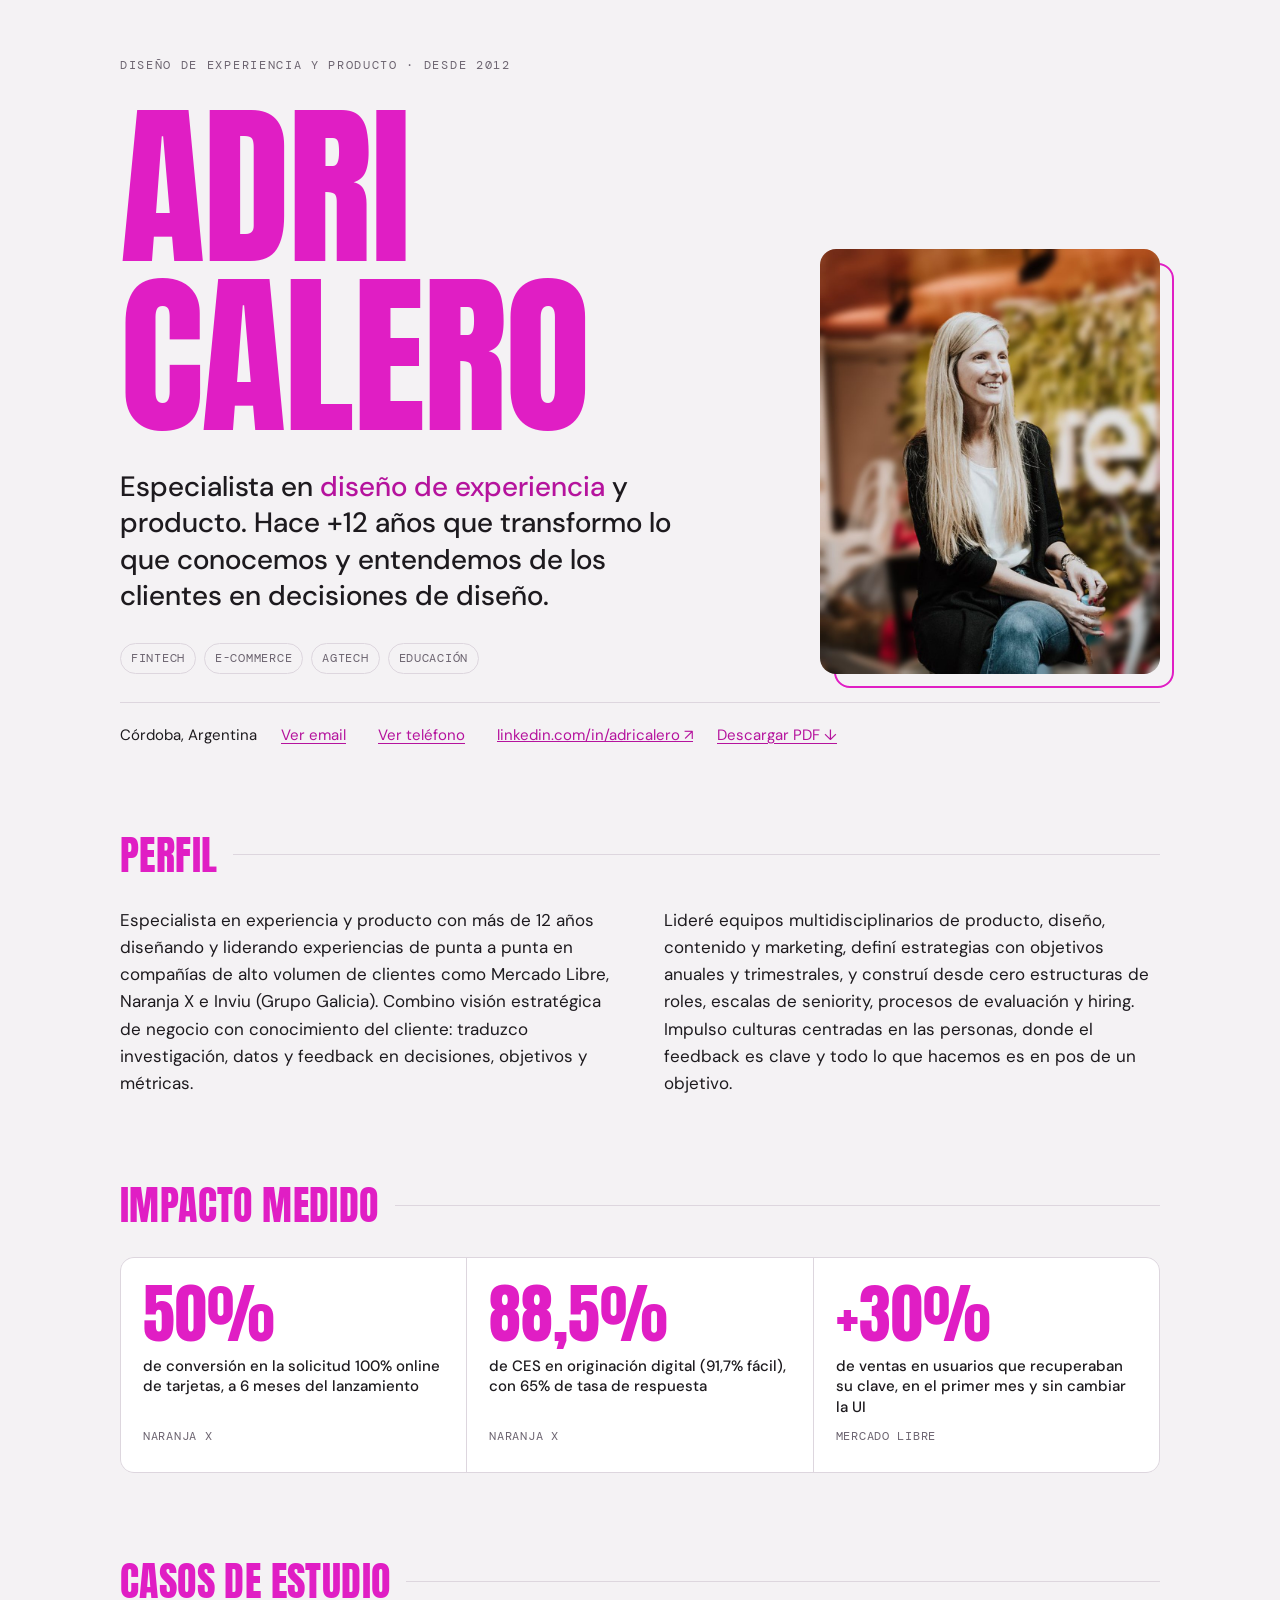
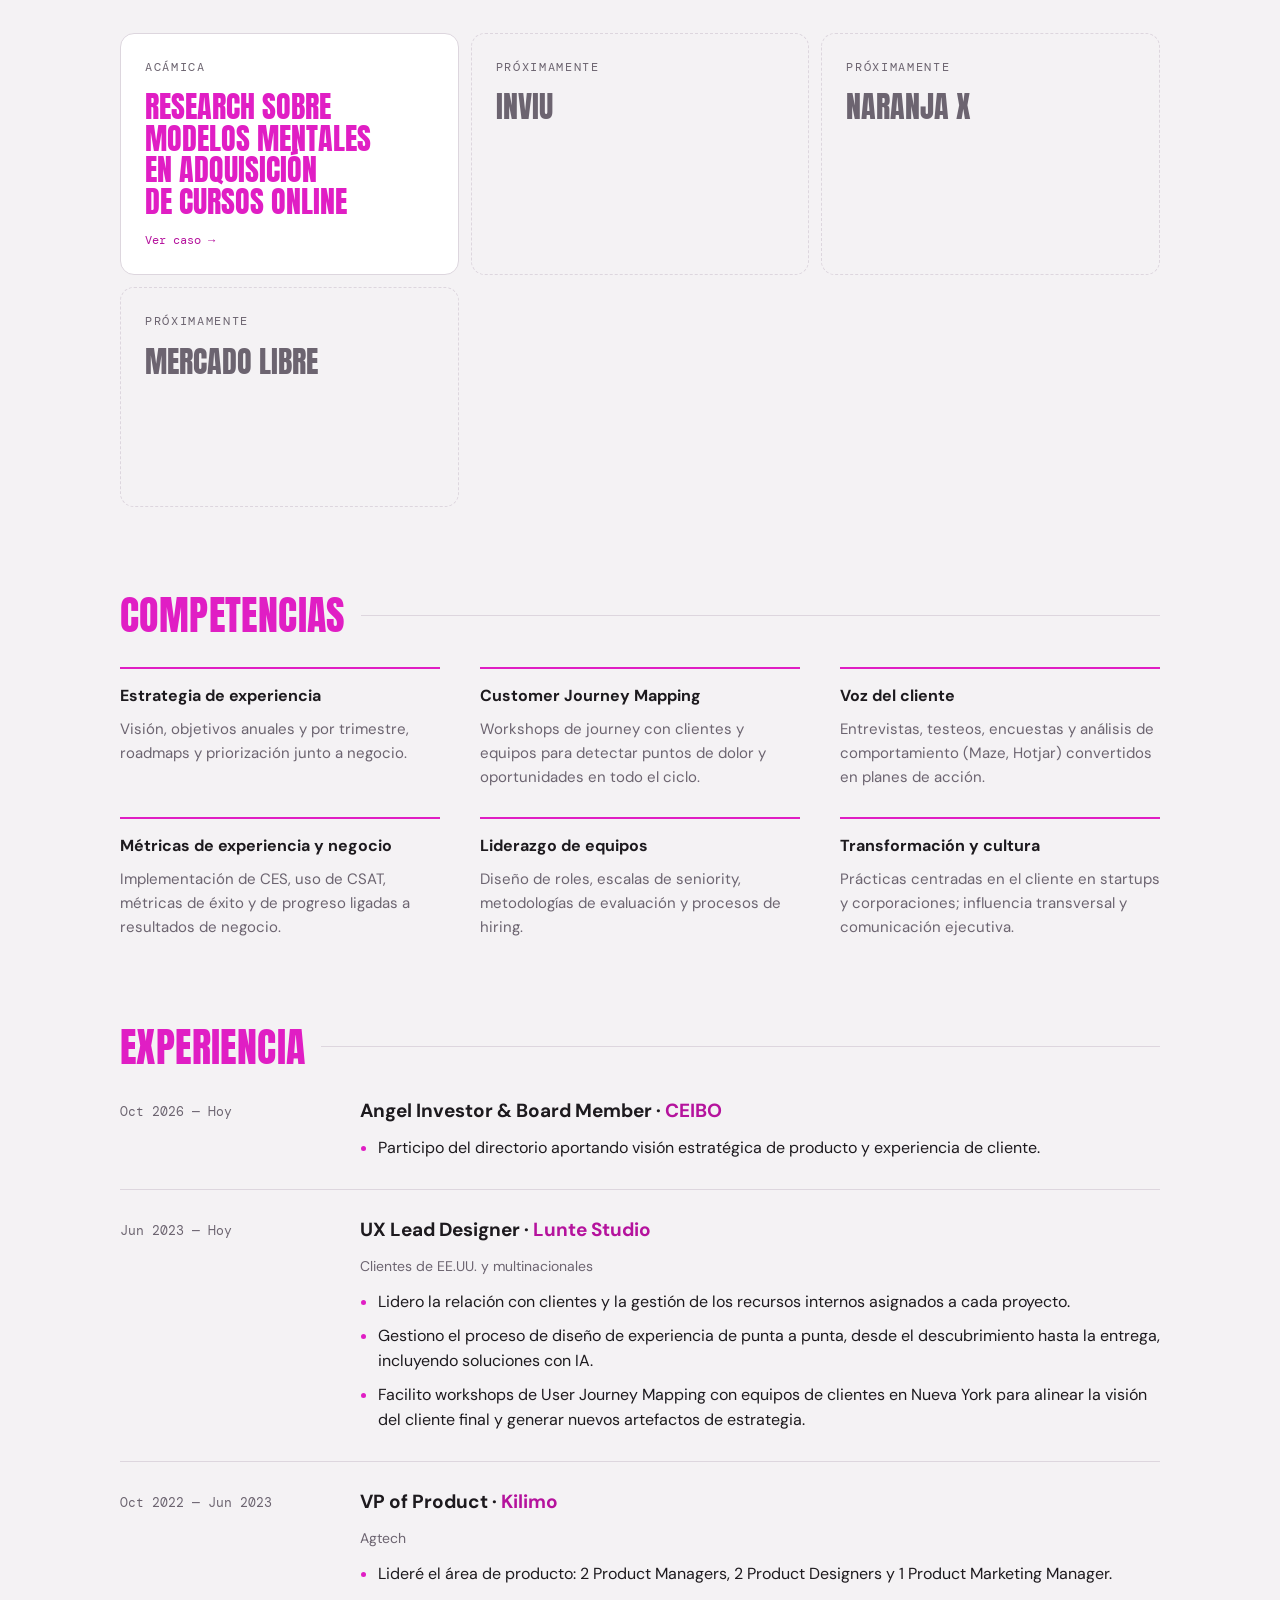
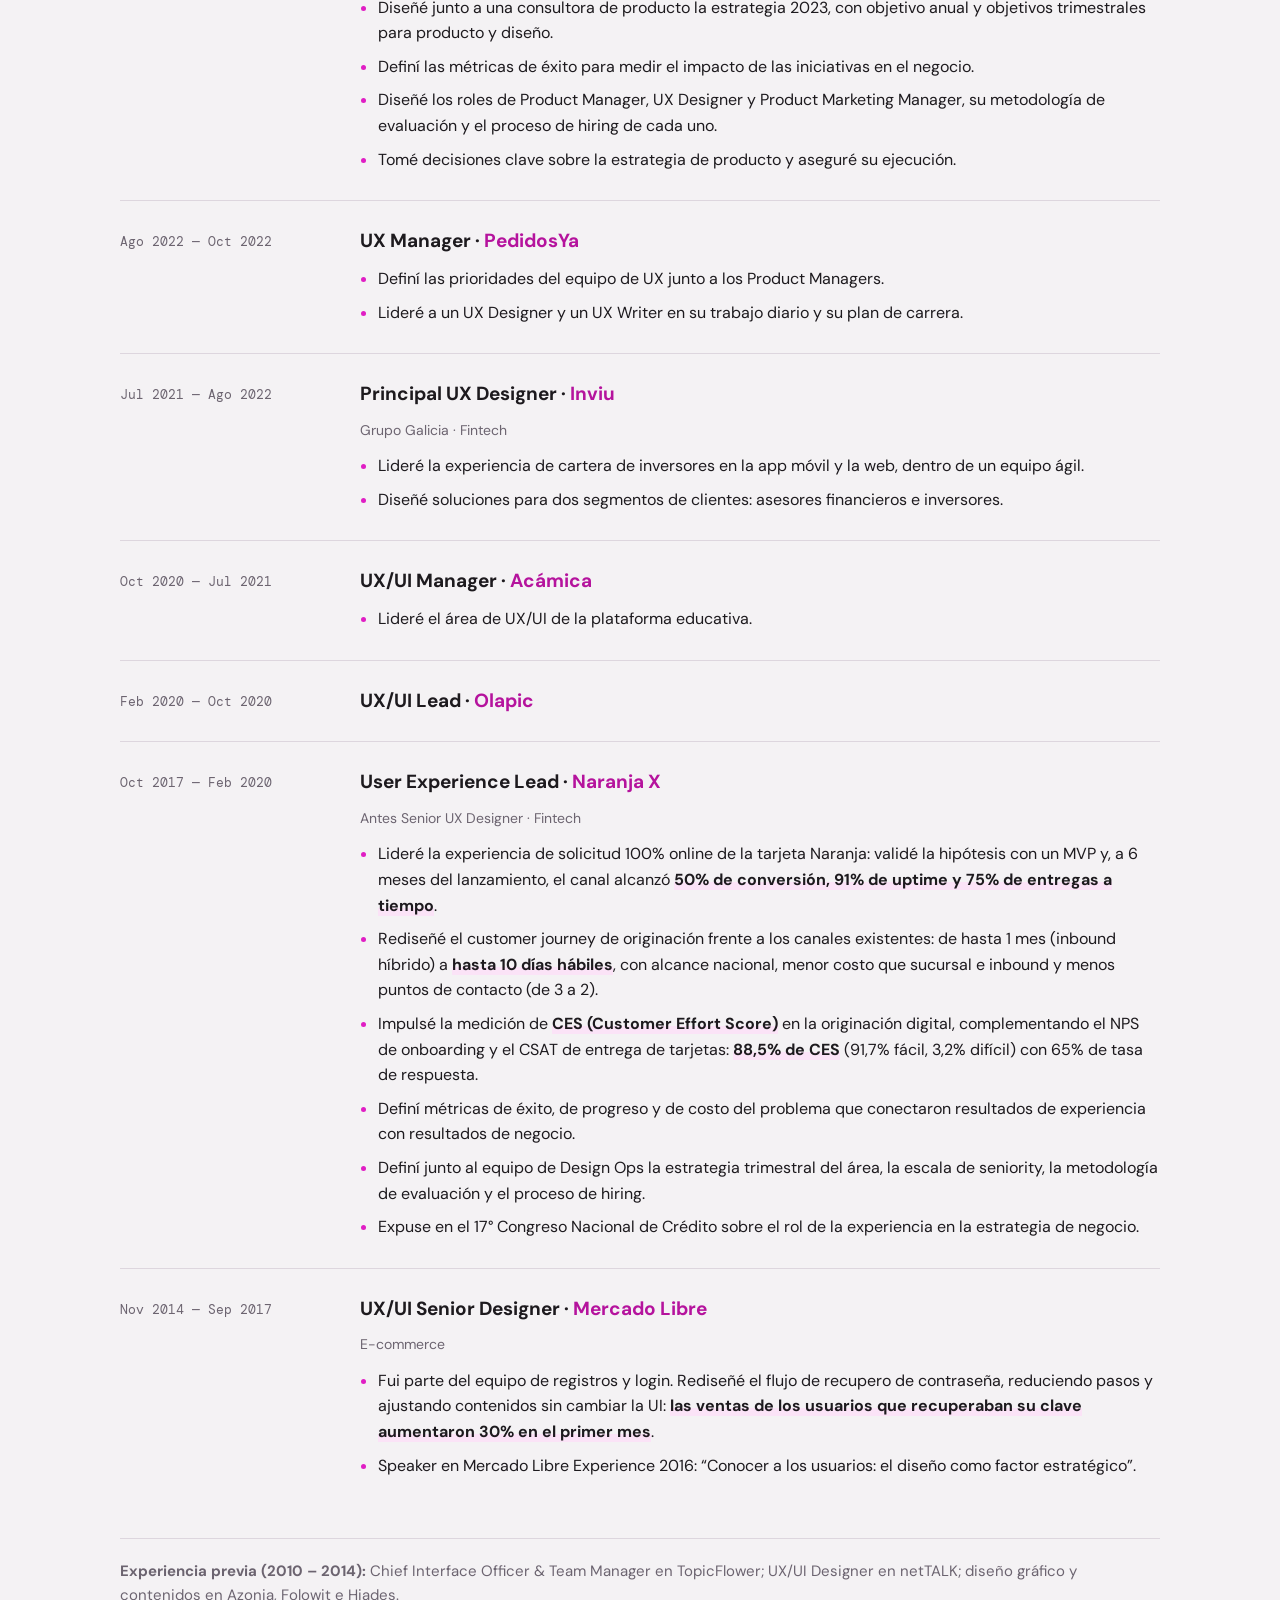
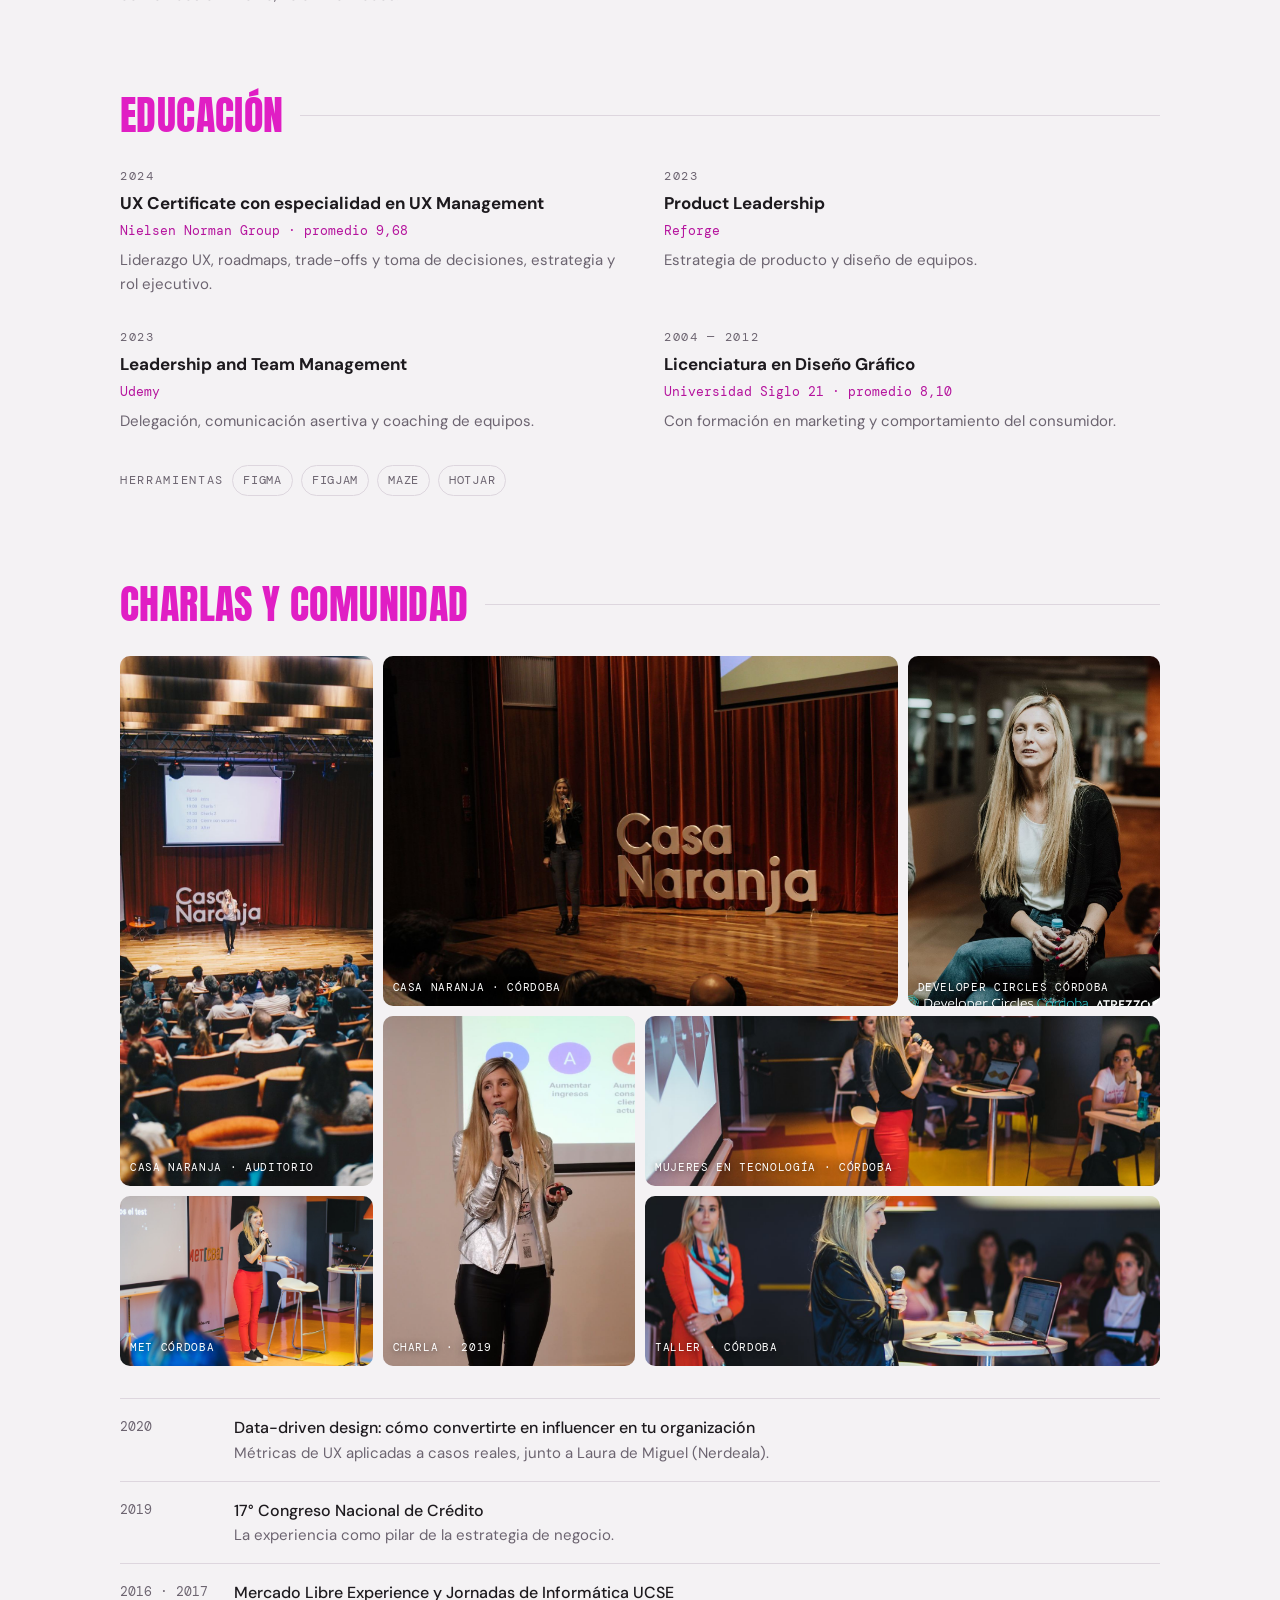
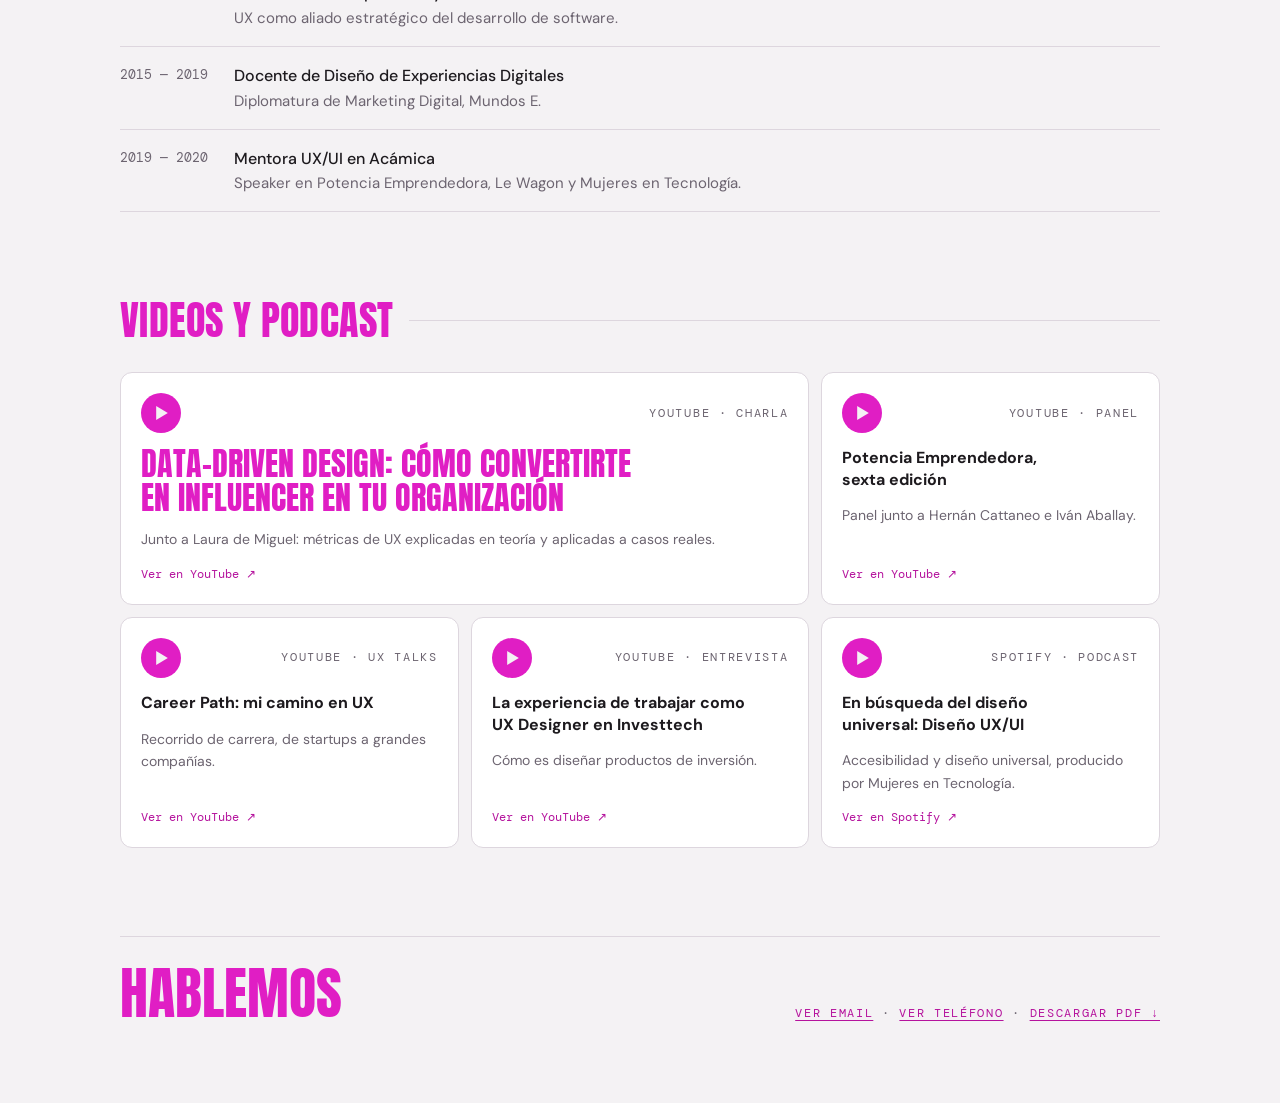
==== commit 30839fe5: "Sumar botón para descargar el portfolio como PDF "Descargar PDF" en el contacto y en el pie: muestra" ====
--- a/index.html
+++ b/index.html
@@ -4,6 +4,7 @@
 <meta charset="utf-8">
 <meta name="viewport" content="width=device-width, initial-scale=1, viewport-fit=cover">
 <title>Adri Calero</title>
+<link rel="icon" type="image/png" href="favicon.png">
 <link rel="preconnect" href="https://fonts.googleapis.com">
 <link rel="preconnect" href="https://fonts.gstatic.com" crossorigin>
 <link rel="stylesheet" href="https://fonts.googleapis.com/css2?family=Anton&family=DM+Sans:ital,opsz,wght@0,9..40,400;0,9..40,500;0,9..40,700;1,9..40,400&family=DM+Mono:wght@400;500&display=swap">
@@ -30,6 +31,7 @@
       <span><button class="reveal" data-reveal="mail" type="button">Ver email</button><span id="mail" data-field="mail" aria-live="polite"></span><button class="copy" id="copy-mail" data-target="mail" type="button" hidden>Copiar</button></span>
       <span><button class="reveal" data-reveal="tel" type="button">Ver teléfono</button><span id="tel" data-field="tel" aria-live="polite"></span><button class="copy" id="copy-tel" data-target="tel" type="button" hidden>Copiar</button></span>
       <a href="https://www.linkedin.com/in/adricalero" target="_blank" rel="noopener">linkedin.com/in/adricalero ↗</a>
+      <button class="pdf-btn" type="button">Descargar PDF ↓</button>
     </div>
   </header>
 
@@ -270,7 +272,7 @@
 
   <footer>
     <span class="big">Hablemos</span>
-    <span class="eyebrow"><button class="reveal" data-reveal="mail" type="button">Ver email</button><span data-field="mail" aria-live="polite"></span> · <button class="reveal" data-reveal="tel" type="button">Ver teléfono</button><span data-field="tel" aria-live="polite"></span></span>
+    <span class="eyebrow"><button class="reveal" data-reveal="mail" type="button">Ver email</button><span data-field="mail" aria-live="polite"></span> · <button class="reveal" data-reveal="tel" type="button">Ver teléfono</button><span data-field="tel" aria-live="polite"></span> · <button class="pdf-btn" type="button">Descargar PDF ↓</button></span>
   </footer>
 </div>
 
--- a/css/styles.css
+++ b/css/styles.css
@@ -53,8 +53,8 @@
 .copy { font: inherit; font-size: 12px; font-family: var(--mono); background: none; border: 1px solid var(--line); color: var(--muted); padding: 2px 8px; border-radius: 999px; cursor: pointer; }
 .copy:hover { border-color: var(--accent); color: var(--accent-ink); }
 .copy[hidden], .reveal[hidden] { display: none; }
-.reveal { font: inherit; letter-spacing: inherit; text-transform: inherit; background: none; border: 0; padding: 0; color: var(--accent-ink); text-decoration: underline; text-underline-offset: 3px; cursor: pointer; }
-.reveal:hover { color: var(--accent); }
+.reveal, .pdf-btn { font: inherit; letter-spacing: inherit; text-transform: inherit; background: none; border: 0; padding: 0; color: var(--accent-ink); text-decoration: underline; text-underline-offset: 3px; cursor: pointer; }
+.reveal:hover, .pdf-btn:hover { color: var(--accent); }
 
 .hero-grid { display: grid; grid-template-columns: minmax(0, 1fr) minmax(0, 340px); gap: 32px 48px; align-items: end; }
 .hero-main { display: flex; flex-direction: column; gap: 28px; min-width: 0; }
@@ -209,3 +209,20 @@
   .name { animation: rise .7s cubic-bezier(.2,.7,.2,1) both; }
   @keyframes rise { from { transform: translateY(14px); } to { transform: none; } }
 }
+
+/* Versión para imprimir / guardar como PDF */
+@media print {
+  :root, :root:not([data-theme="light"]) {
+    --bg: #ffffff; --surface: #ffffff; --fg: #1d1a1e; --muted: #6c6470; --line: #ddd6de;
+    --accent: #e01ec4; --accent-ink: #b5139d; --accent-soft: #fbe3f7; color-scheme: light;
+  }
+  @page { margin: 14mm; }
+  * { -webkit-print-color-adjust: exact; print-color-adjust: exact; }
+  body { padding: 0; }
+  .wrap { max-width: none; padding-block: 0; gap: 40px; zoom: .8; }
+  .name { animation: none; }
+  .copy, .reveal, .pdf-btn, .case-card.soon, .case-card .go, .clip .go { display: none !important; }
+  .sec-head { break-after: avoid; }
+  .metric, .skill, .edu-item, .shot, .clip, .case-card, .talks li, .chart, .job li { break-inside: avoid; }
+  .job h3, .job .when { break-after: avoid; }
+}
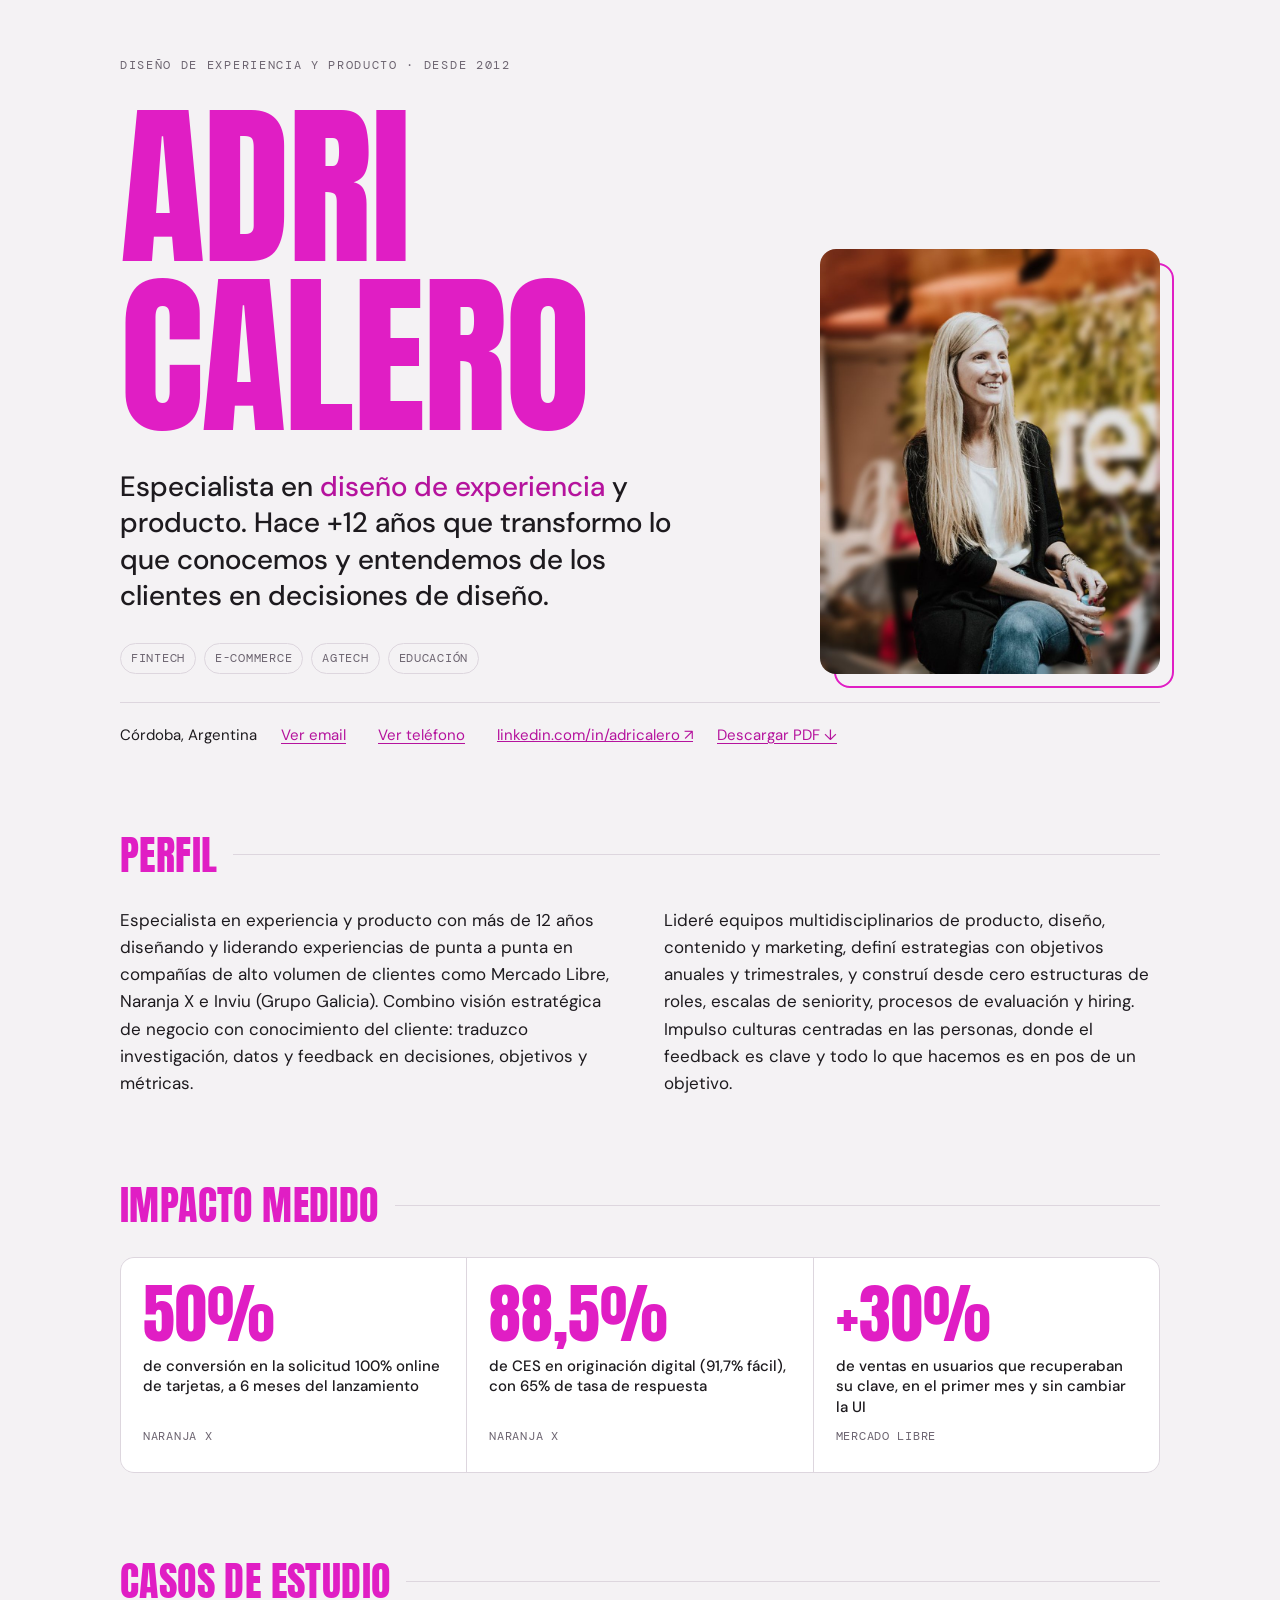
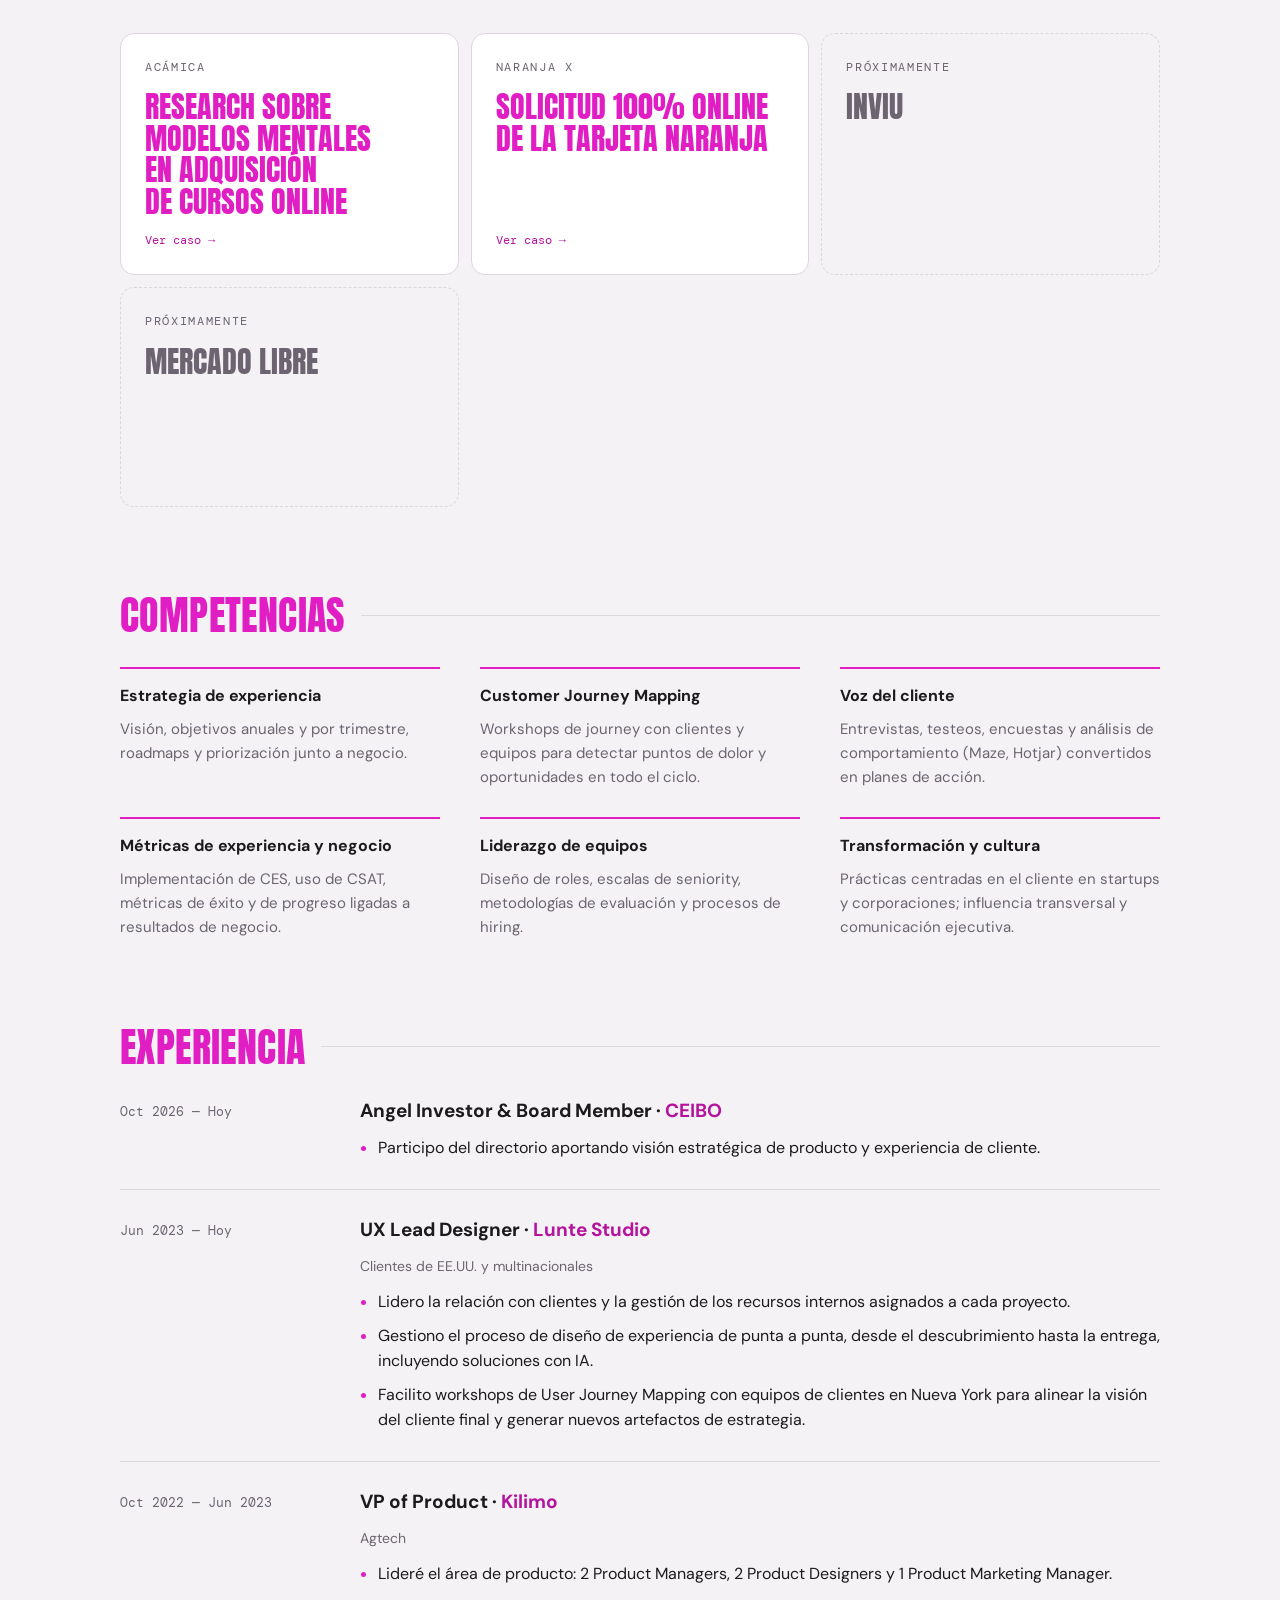
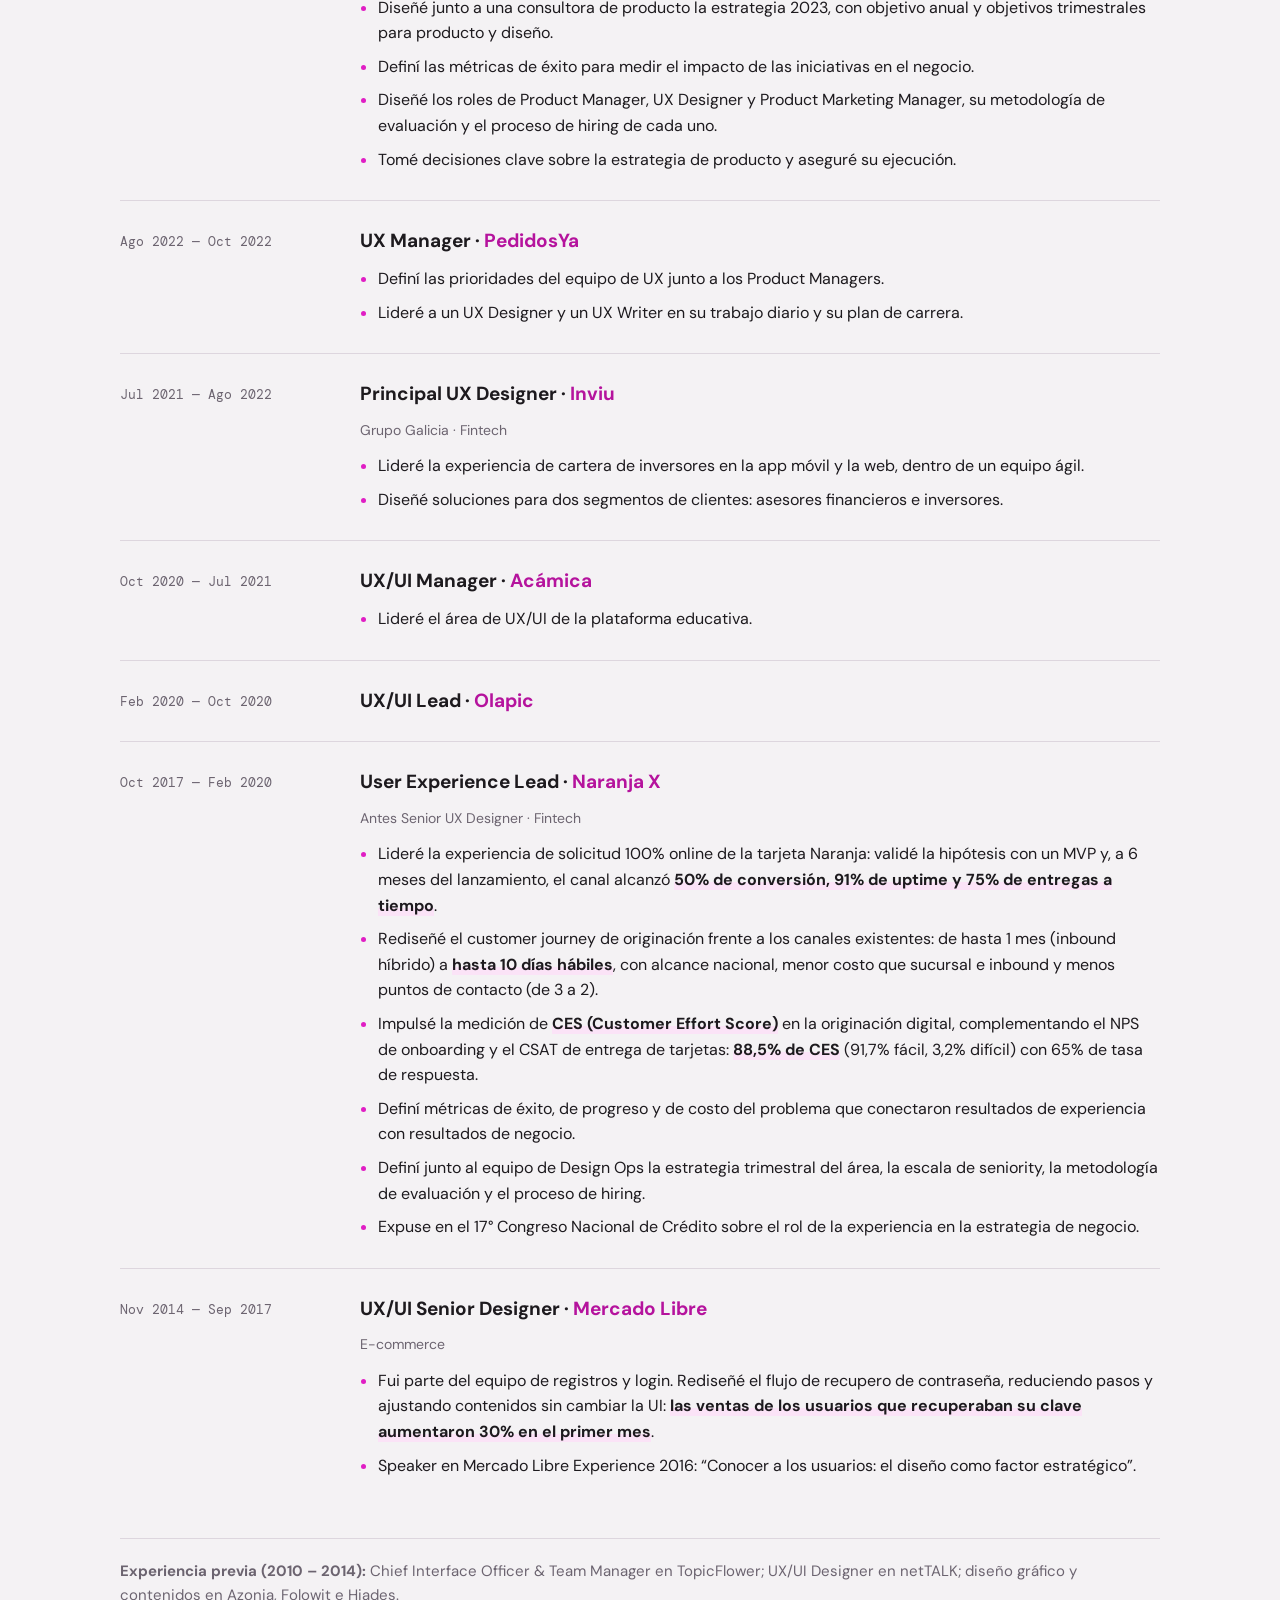
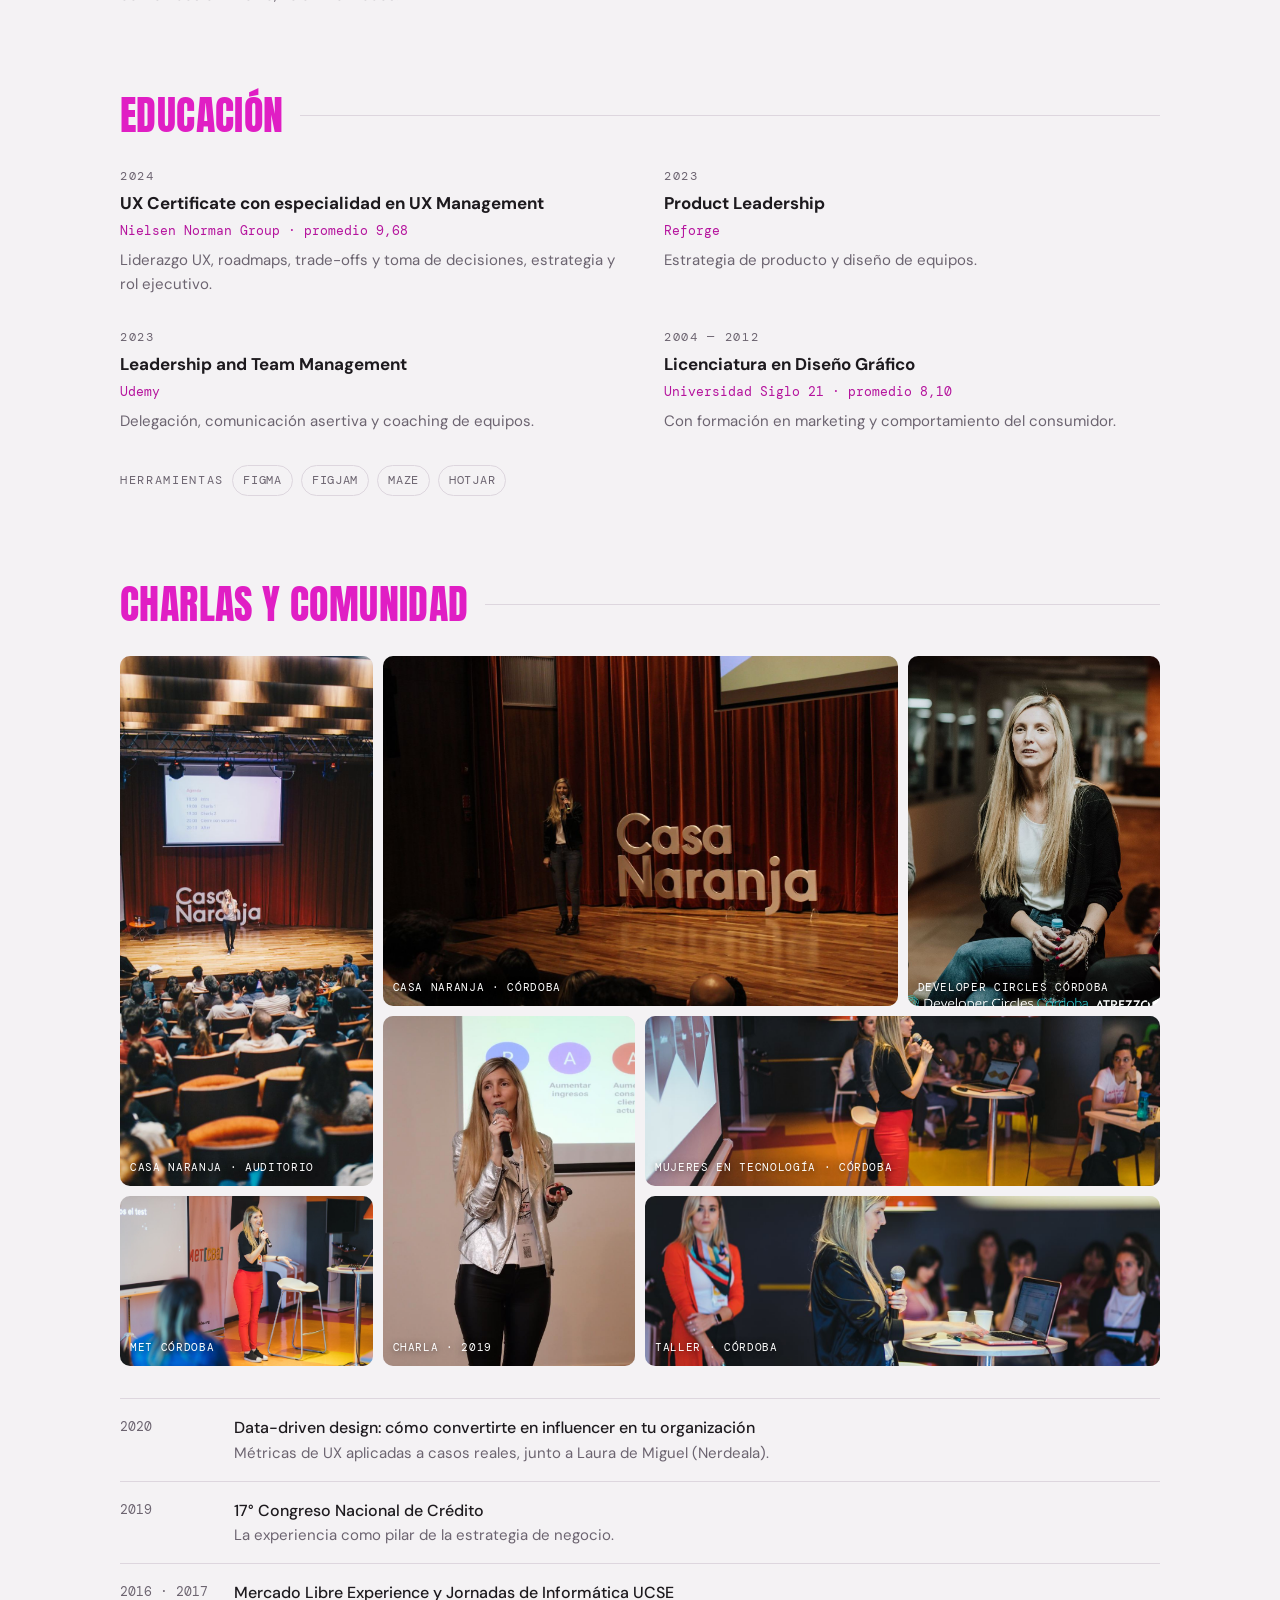
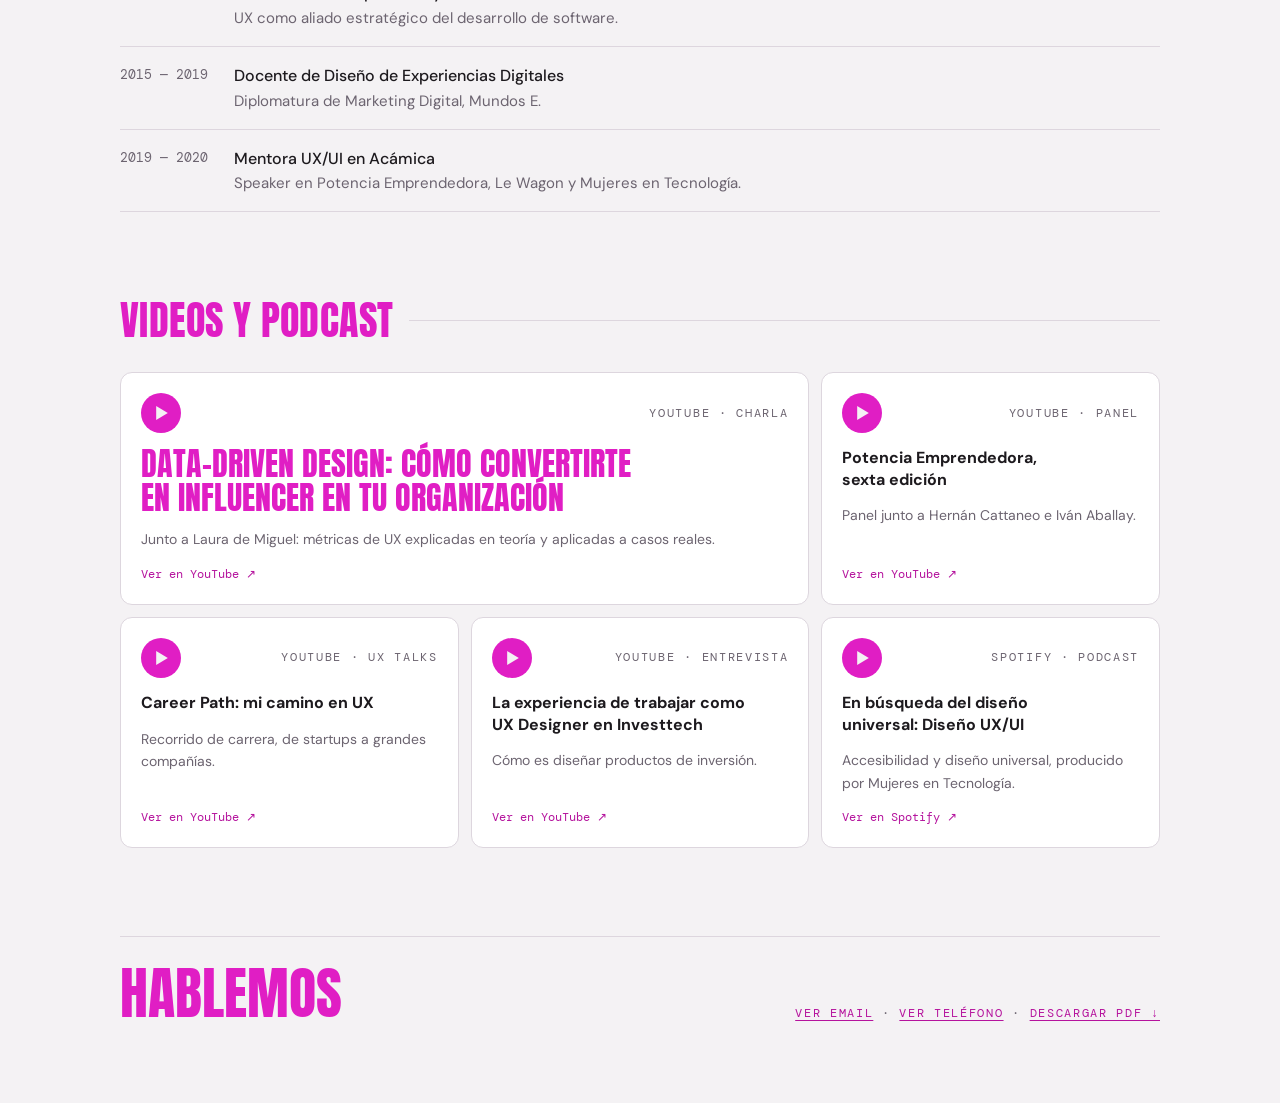
==== commit 837d764b: "Sumar el caso de Naranja X Síntesis de la charla Data-Driven Design (Nerdeala, 2020) y de la present" ====
--- a/index.html
+++ b/index.html
@@ -59,13 +59,14 @@
         <h3>Research sobre modelos mentales en adquisición de cursos online</h3>
         <span class="go">Ver caso →</span>
       </a>
+      <a class="case-card" href="casos/naranja-x.html">
+        <span class="eyebrow">Naranja X</span>
+        <h3>Solicitud 100% online de la tarjeta Naranja</h3>
+        <span class="go">Ver caso →</span>
+      </a>
       <div class="case-card soon">
         <span class="eyebrow">Próximamente</span>
         <h3>Inviu</h3>
-      </div>
-      <div class="case-card soon">
-        <span class="eyebrow">Próximamente</span>
-        <h3>Naranja X</h3>
       </div>
       <div class="case-card soon">
         <span class="eyebrow">Próximamente</span>
--- a/css/styles.css
+++ b/css/styles.css
@@ -115,6 +115,13 @@
   .charts-2 { grid-template-columns: minmax(0, 1fr); }
   .chart .bars li { grid-template-columns: minmax(0, 1fr); }
 }
+.table-wrap { overflow-x: auto; border: 1px solid var(--line); border-radius: 12px; }
+.compare { width: 100%; border-collapse: collapse; font-size: 15px; min-width: 560px; }
+.compare th, .compare td { text-align: left; padding: 14px 16px; border-top: 1px solid var(--line); vertical-align: top; }
+.compare thead th { border-top: 0; font-family: var(--mono); font-size: 12px; font-weight: 400; letter-spacing: .06em; text-transform: uppercase; color: var(--muted); }
+.compare tbody th { font-weight: 700; }
+.compare .hl { background: var(--accent-soft); }
+.compare .hl th { color: var(--accent-ink); }
 .quote { margin: 0; padding-left: 16px; border-left: 2px solid var(--accent); font-size: 18px; font-weight: 500; }
 @media (max-width: 860px) { .skills.skills-4 { grid-template-columns: repeat(2, minmax(0, 1fr)); } }
 @media (max-width: 620px) { .metrics.metrics-3, .skills.skills-4 { grid-template-columns: minmax(0, 1fr); } }
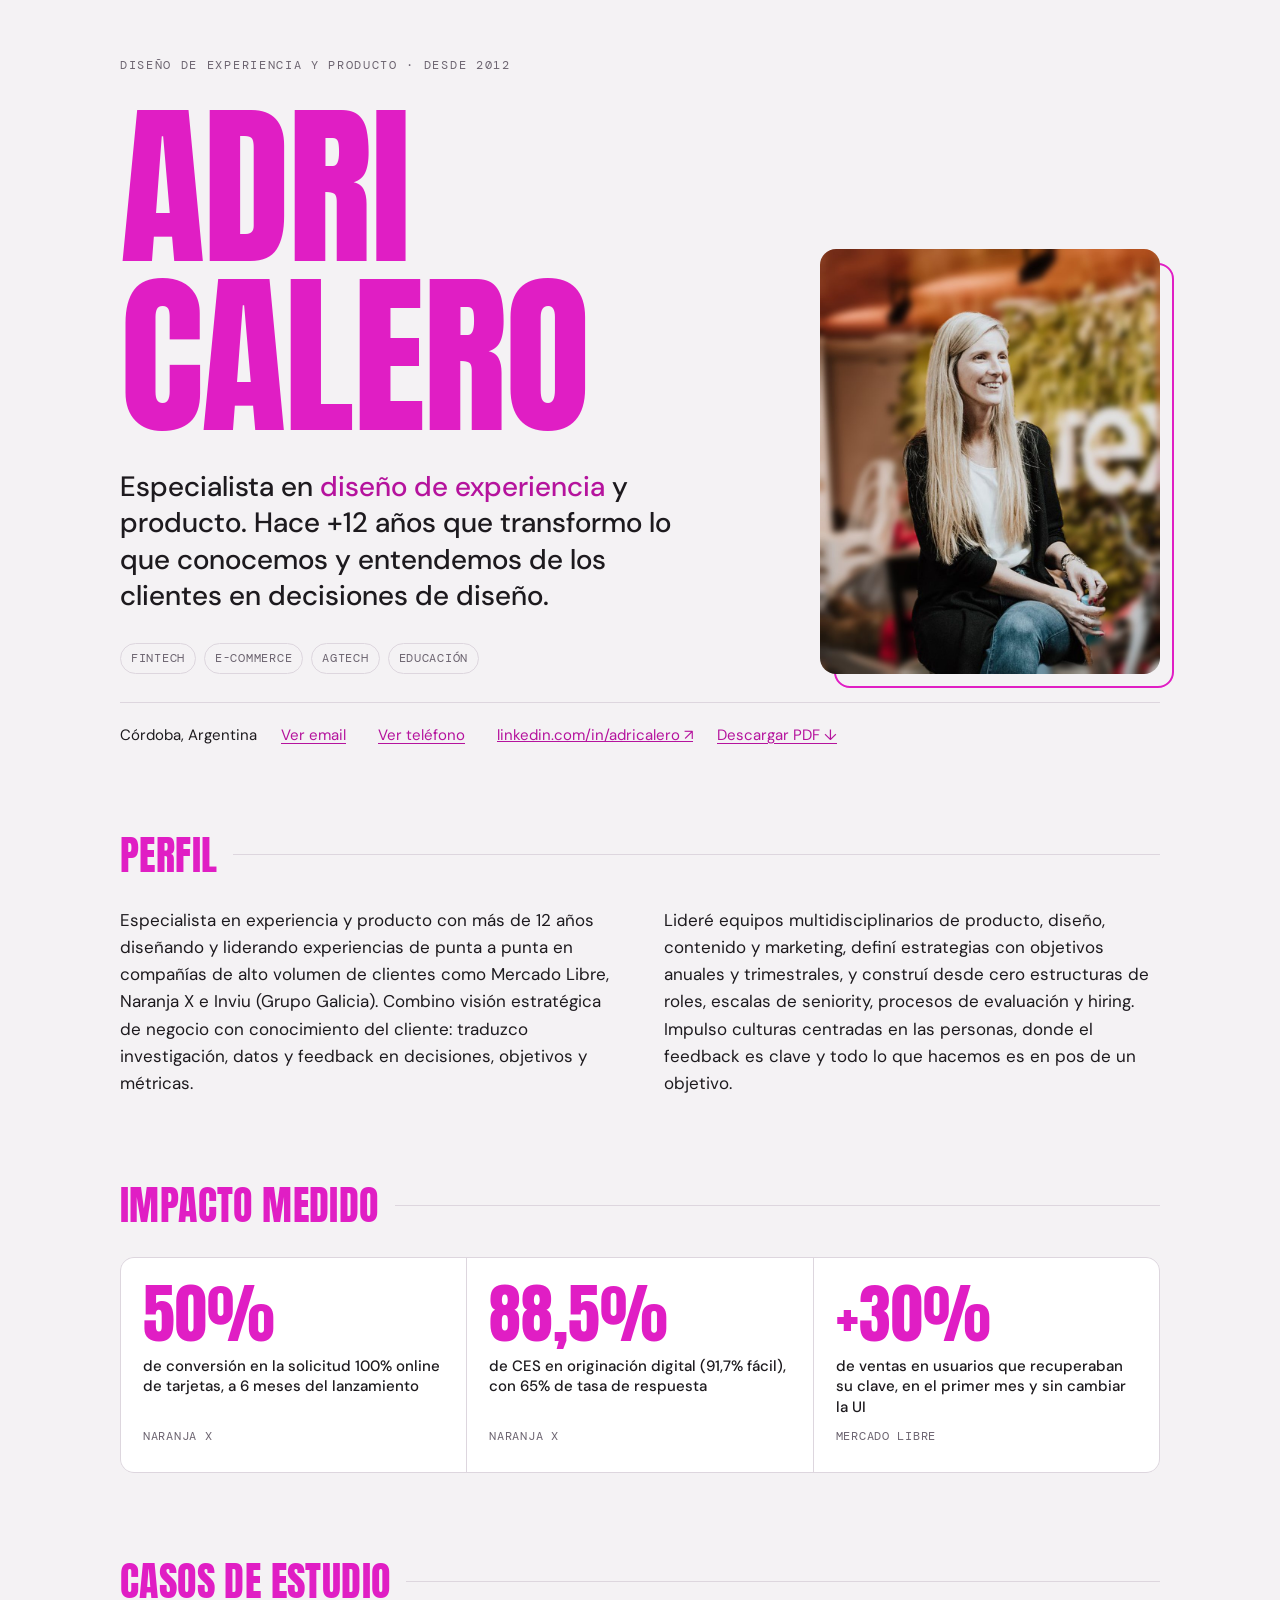
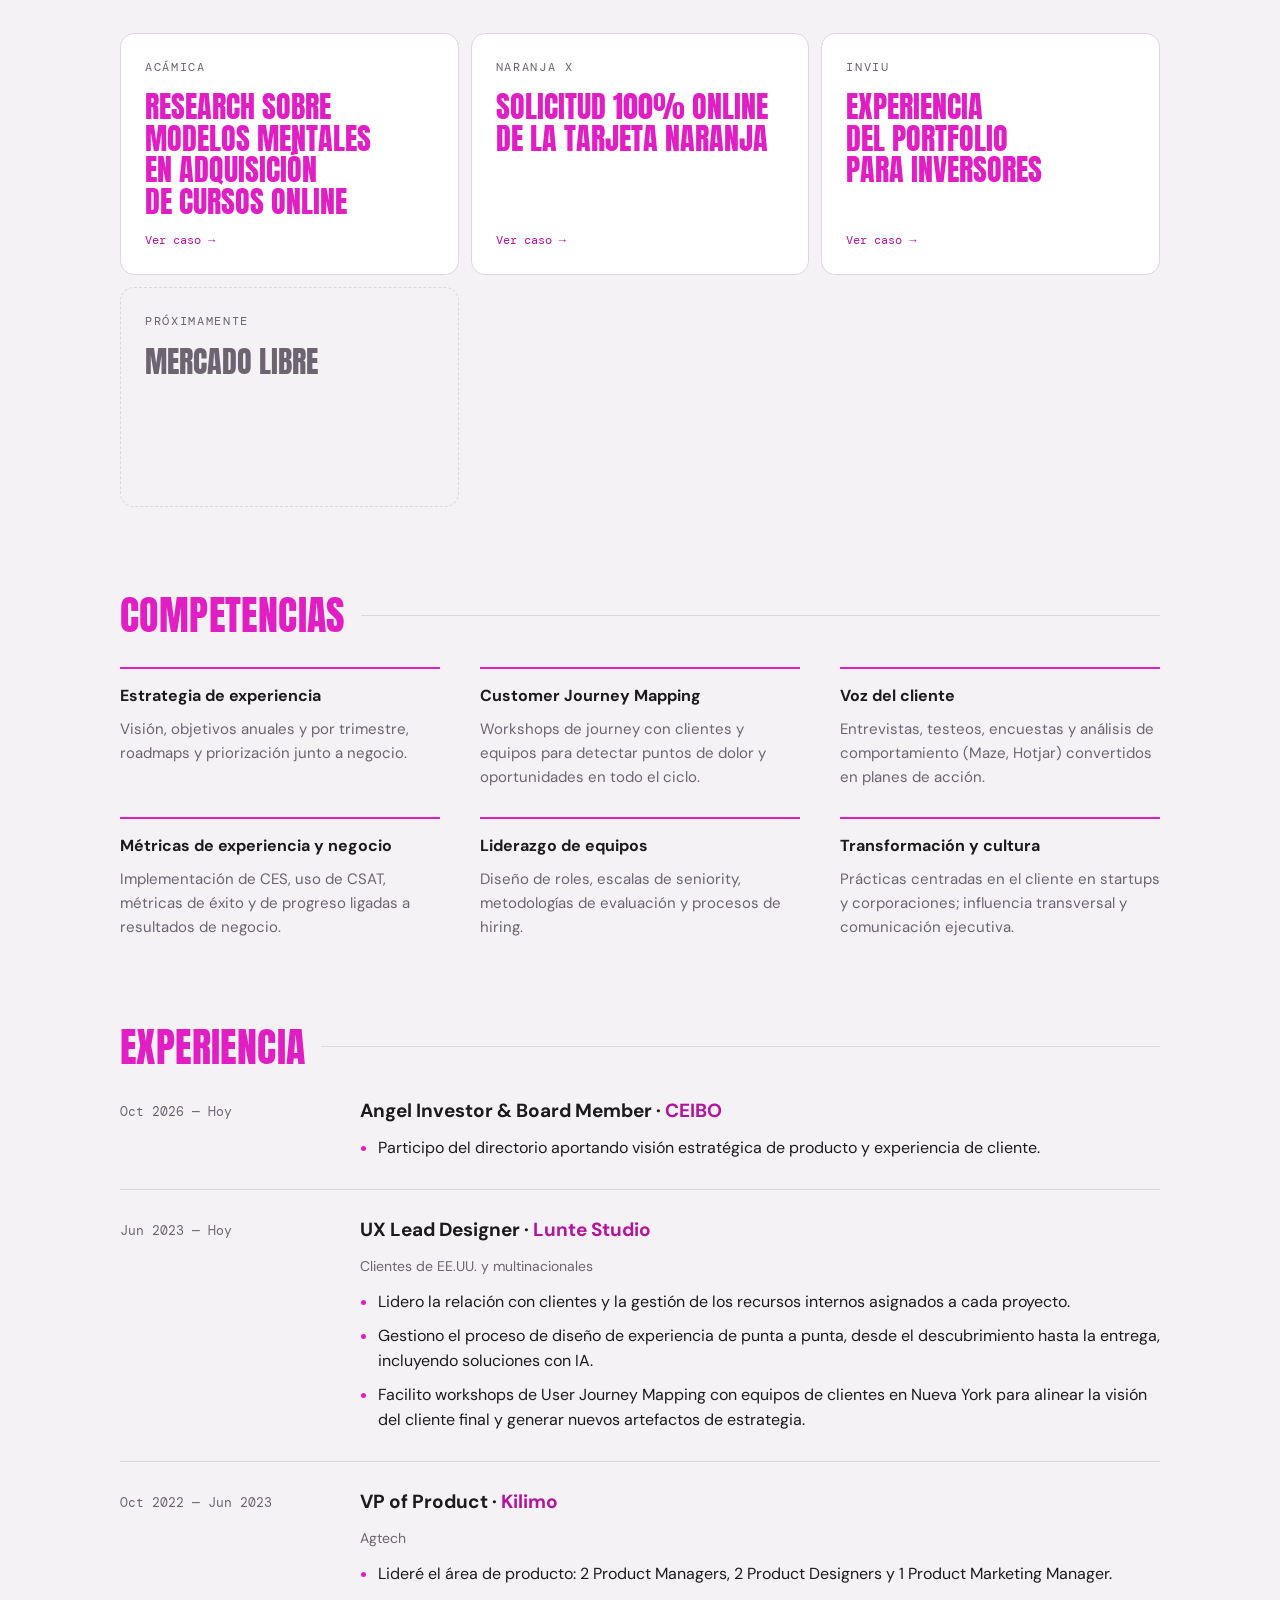
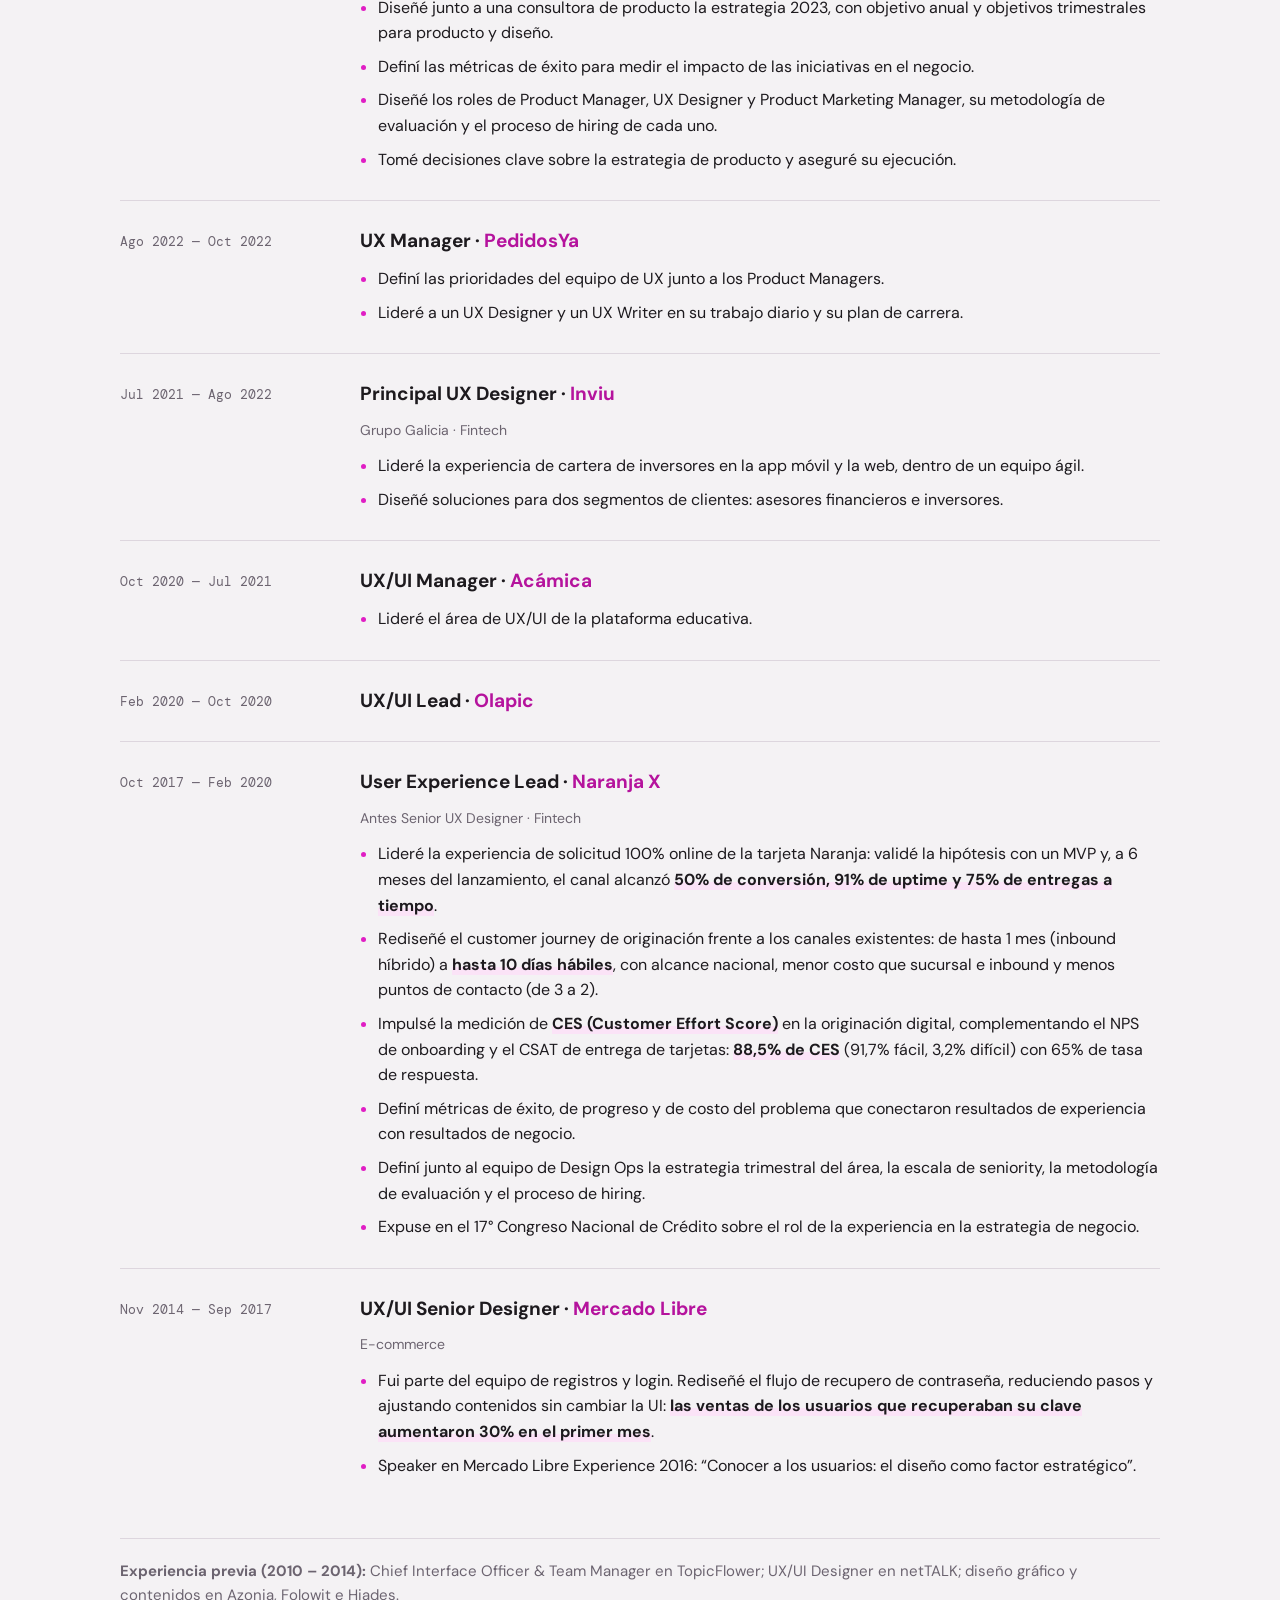
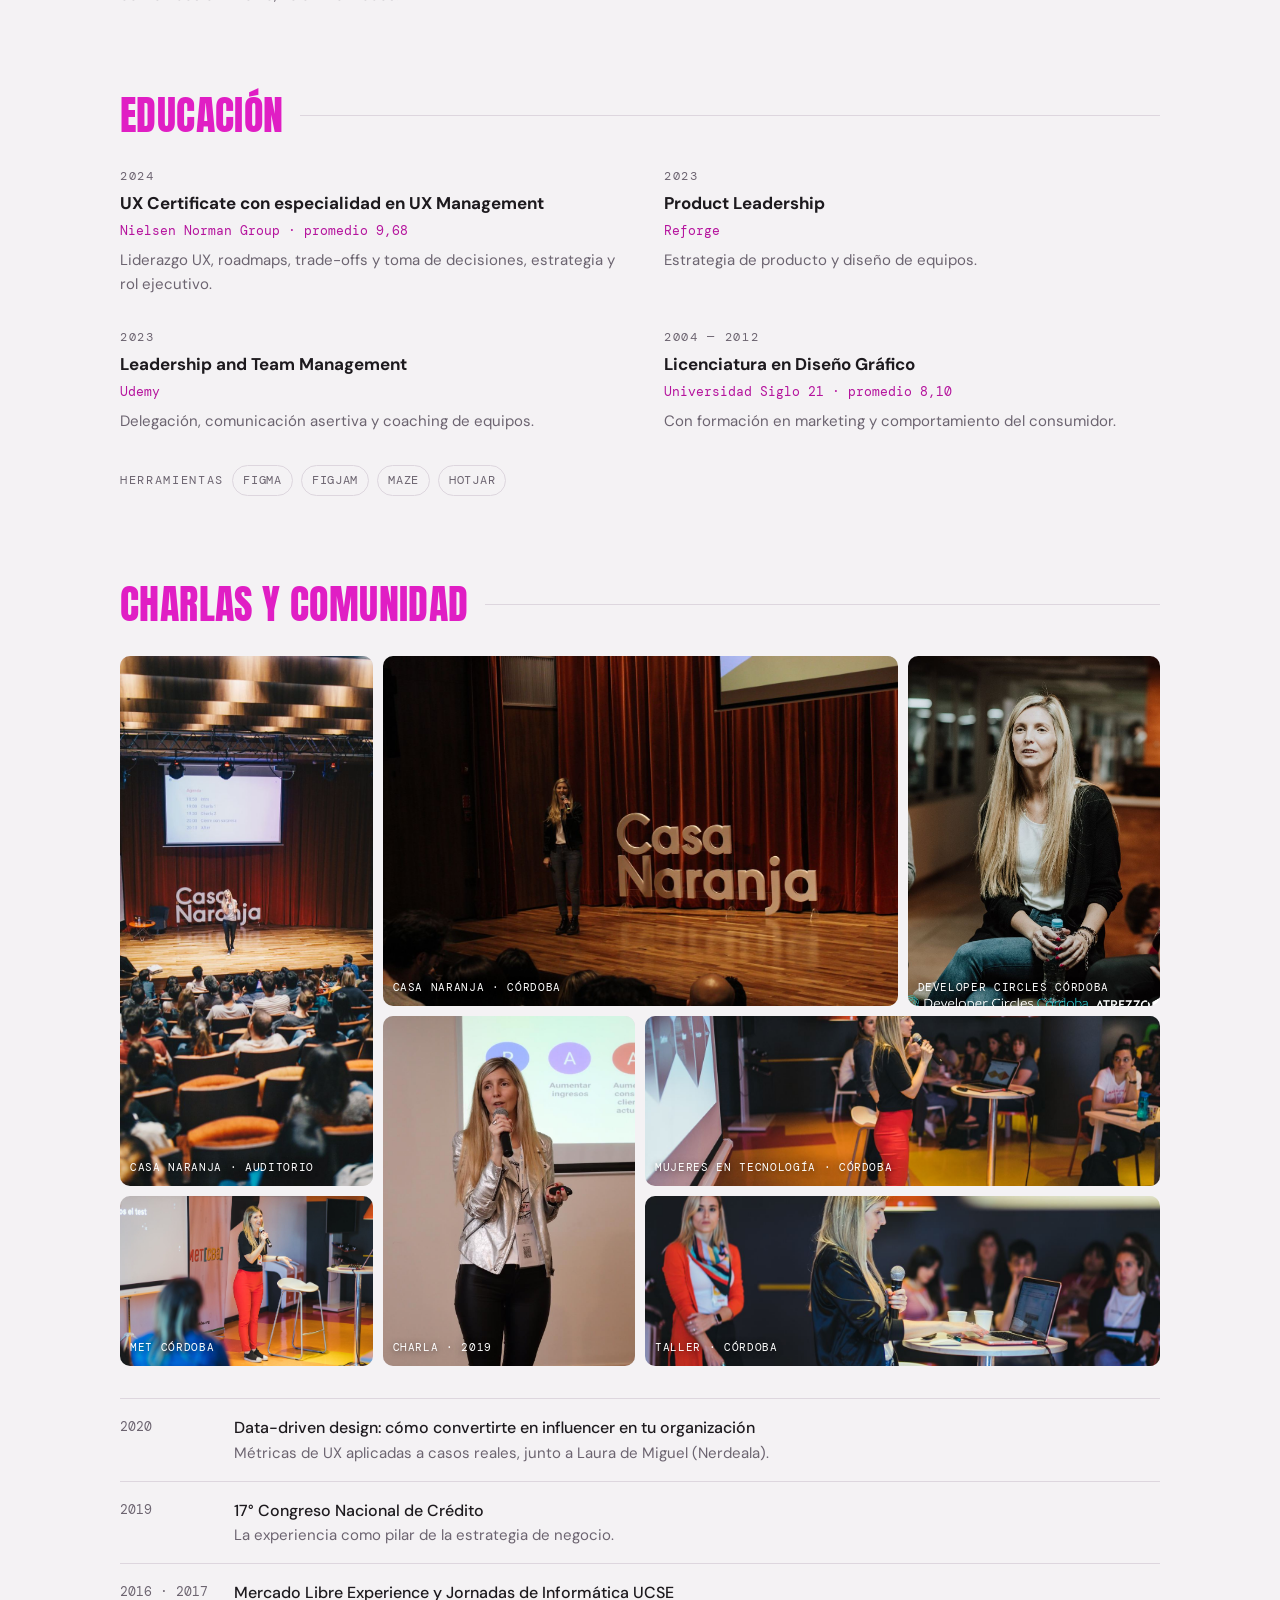
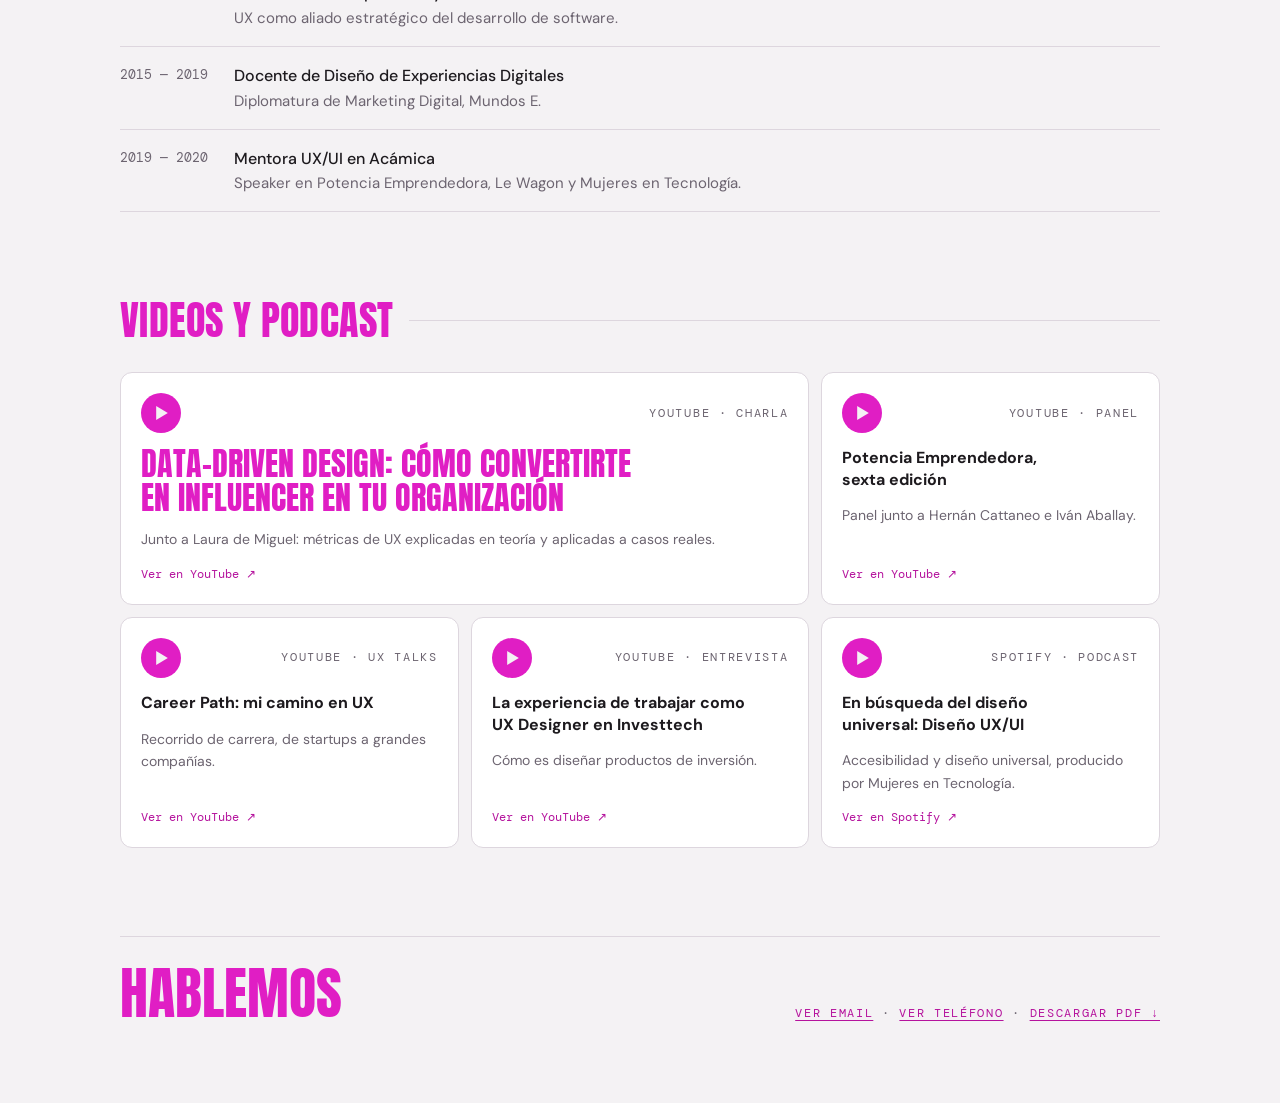
==== commit 8feb1bd8: "Sumar el caso de Inviu Caso centrado en la interfaz del portfolio para inversores, con pantallas exp" ====
--- a/index.html
+++ b/index.html
@@ -64,10 +64,11 @@
         <h3>Solicitud 100% online de la tarjeta Naranja</h3>
         <span class="go">Ver caso →</span>
       </a>
-      <div class="case-card soon">
-        <span class="eyebrow">Próximamente</span>
-        <h3>Inviu</h3>
-      </div>
+      <a class="case-card" href="casos/inviu.html">
+        <span class="eyebrow">Inviu</span>
+        <h3>Experiencia del portfolio para inversores</h3>
+        <span class="go">Ver caso →</span>
+      </a>
       <div class="case-card soon">
         <span class="eyebrow">Próximamente</span>
         <h3>Mercado Libre</h3>
--- a/css/styles.css
+++ b/css/styles.css
@@ -115,6 +115,24 @@
   .charts-2 { grid-template-columns: minmax(0, 1fr); }
   .chart .bars li { grid-template-columns: minmax(0, 1fr); }
 }
+.case-img { margin: 4px 0 0; display: flex; flex-direction: column; gap: 10px; min-width: 0; }
+.case-img img { display: block; width: 100%; height: auto; border: 1px solid var(--line); border-radius: 12px; background: #fff; }
+.case-img.narrow img { max-width: 360px; }
+.case-img figcaption { font-family: var(--mono); font-size: 12px; letter-spacing: .06em; text-transform: uppercase; color: var(--muted); }
+.scroll-x { overflow-x: auto; border-radius: 12px; }
+@media (max-width: 620px) { .scroll-x img { width: 900px; max-width: none; } }
+.case-img.phone img { border-radius: 20px; }
+.ui-row { display: grid; grid-template-columns: minmax(0, 300px) minmax(0, 1fr); gap: 32px 48px; align-items: start; }
+.ui-notes { display: flex; flex-direction: column; gap: 20px; min-width: 0; }
+.notes { margin: 0; padding-left: 18px; display: flex; flex-direction: column; gap: 10px; }
+.notes li::marker { color: var(--accent); }
+.screens { display: grid; grid-template-columns: repeat(3, minmax(0, 1fr)); gap: 24px; align-items: start; }
+@media (max-width: 760px) {
+  .ui-row { grid-template-columns: minmax(0, 1fr); }
+  .ui-row .case-img { max-width: 300px; }
+  .screens { grid-template-columns: minmax(0, 1fr); }
+  .screens .case-img { max-width: 340px; }
+}
 .table-wrap { overflow-x: auto; border: 1px solid var(--line); border-radius: 12px; }
 .compare { width: 100%; border-collapse: collapse; font-size: 15px; min-width: 560px; }
 .compare th, .compare td { text-align: left; padding: 14px 16px; border-top: 1px solid var(--line); vertical-align: top; }
